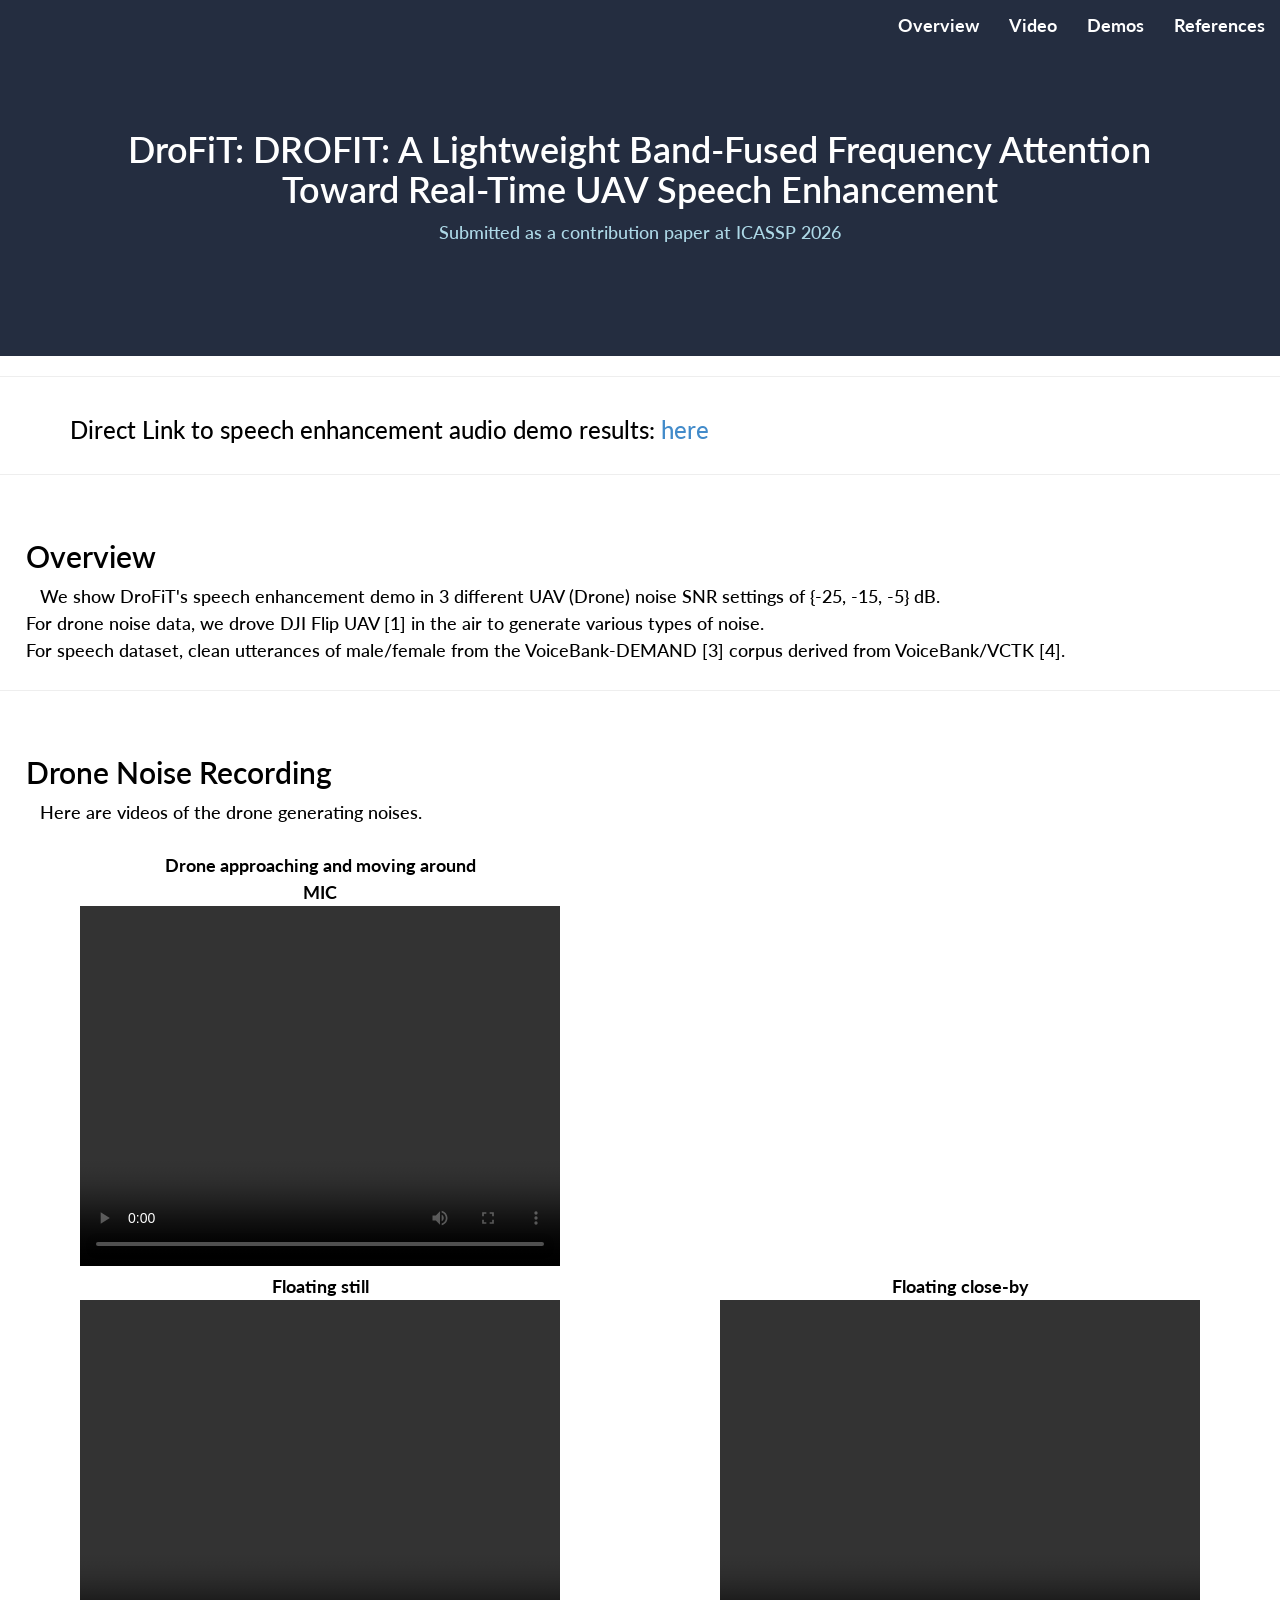
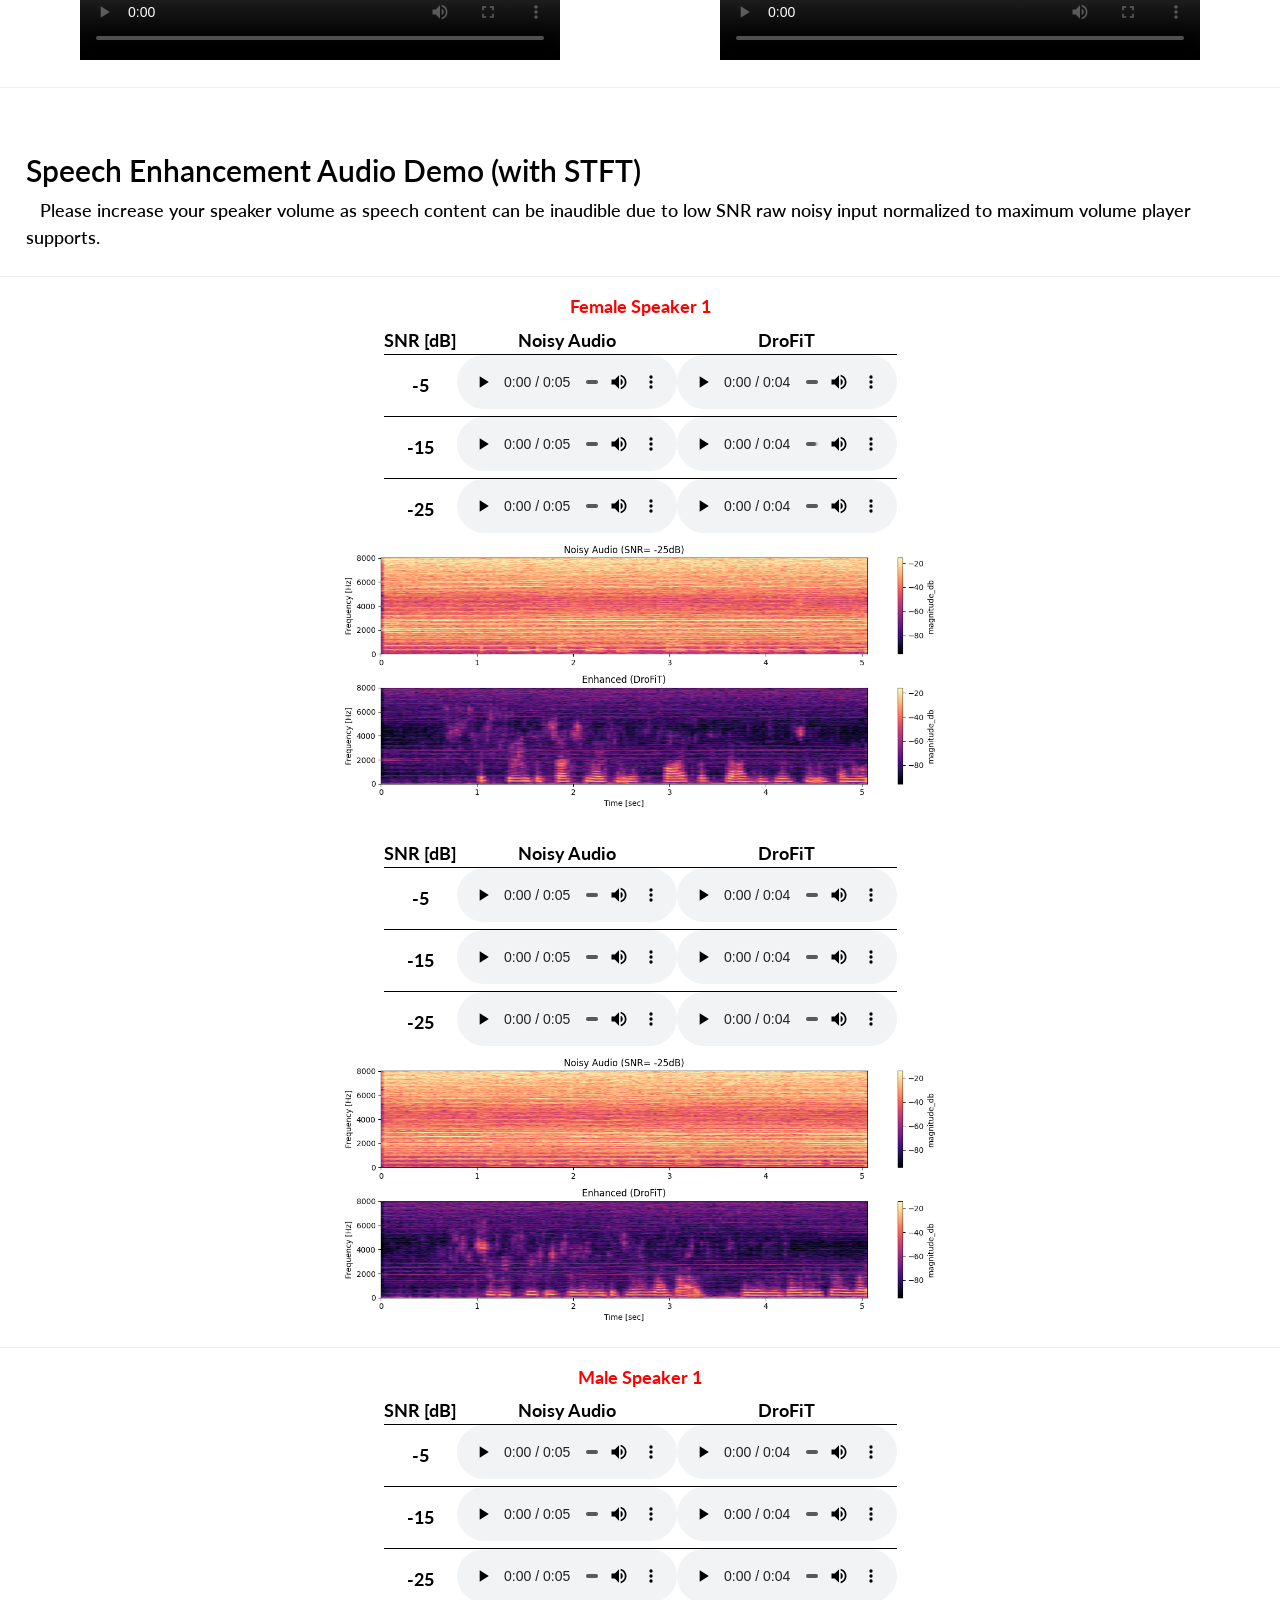
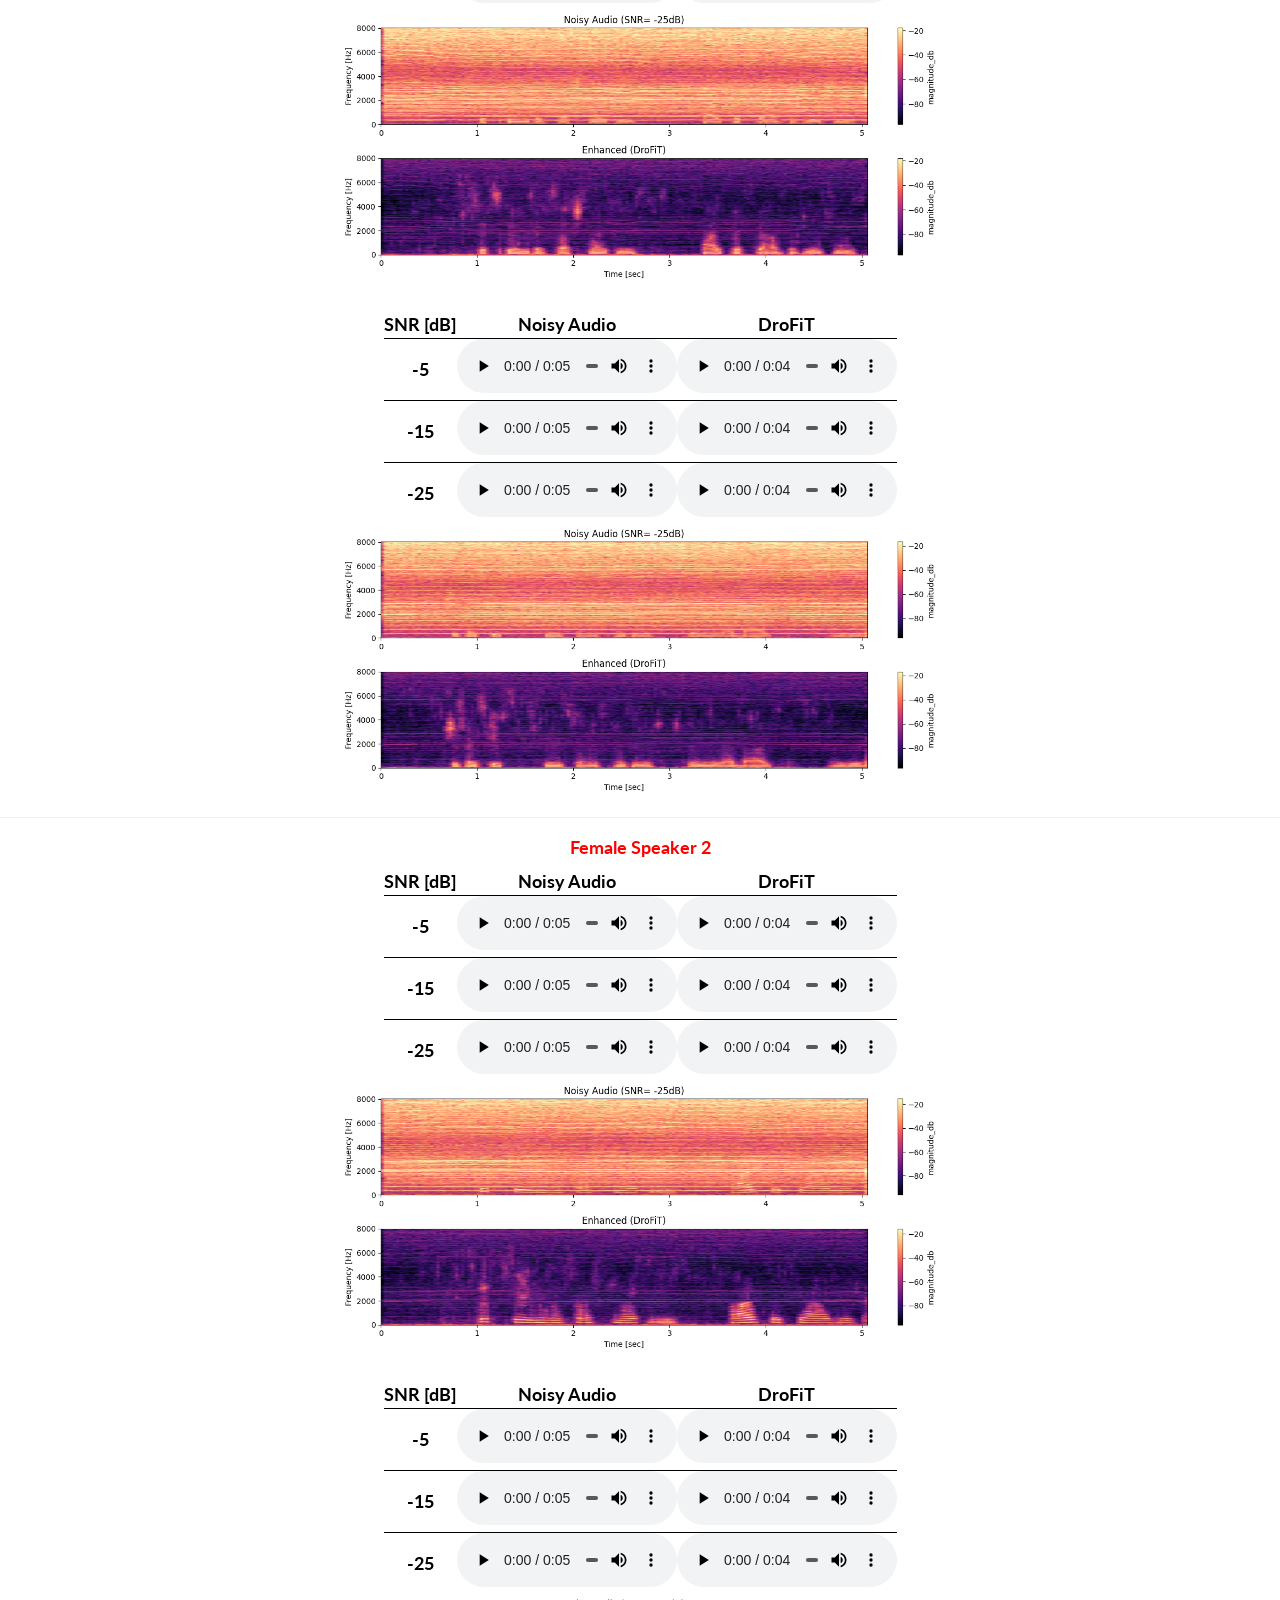
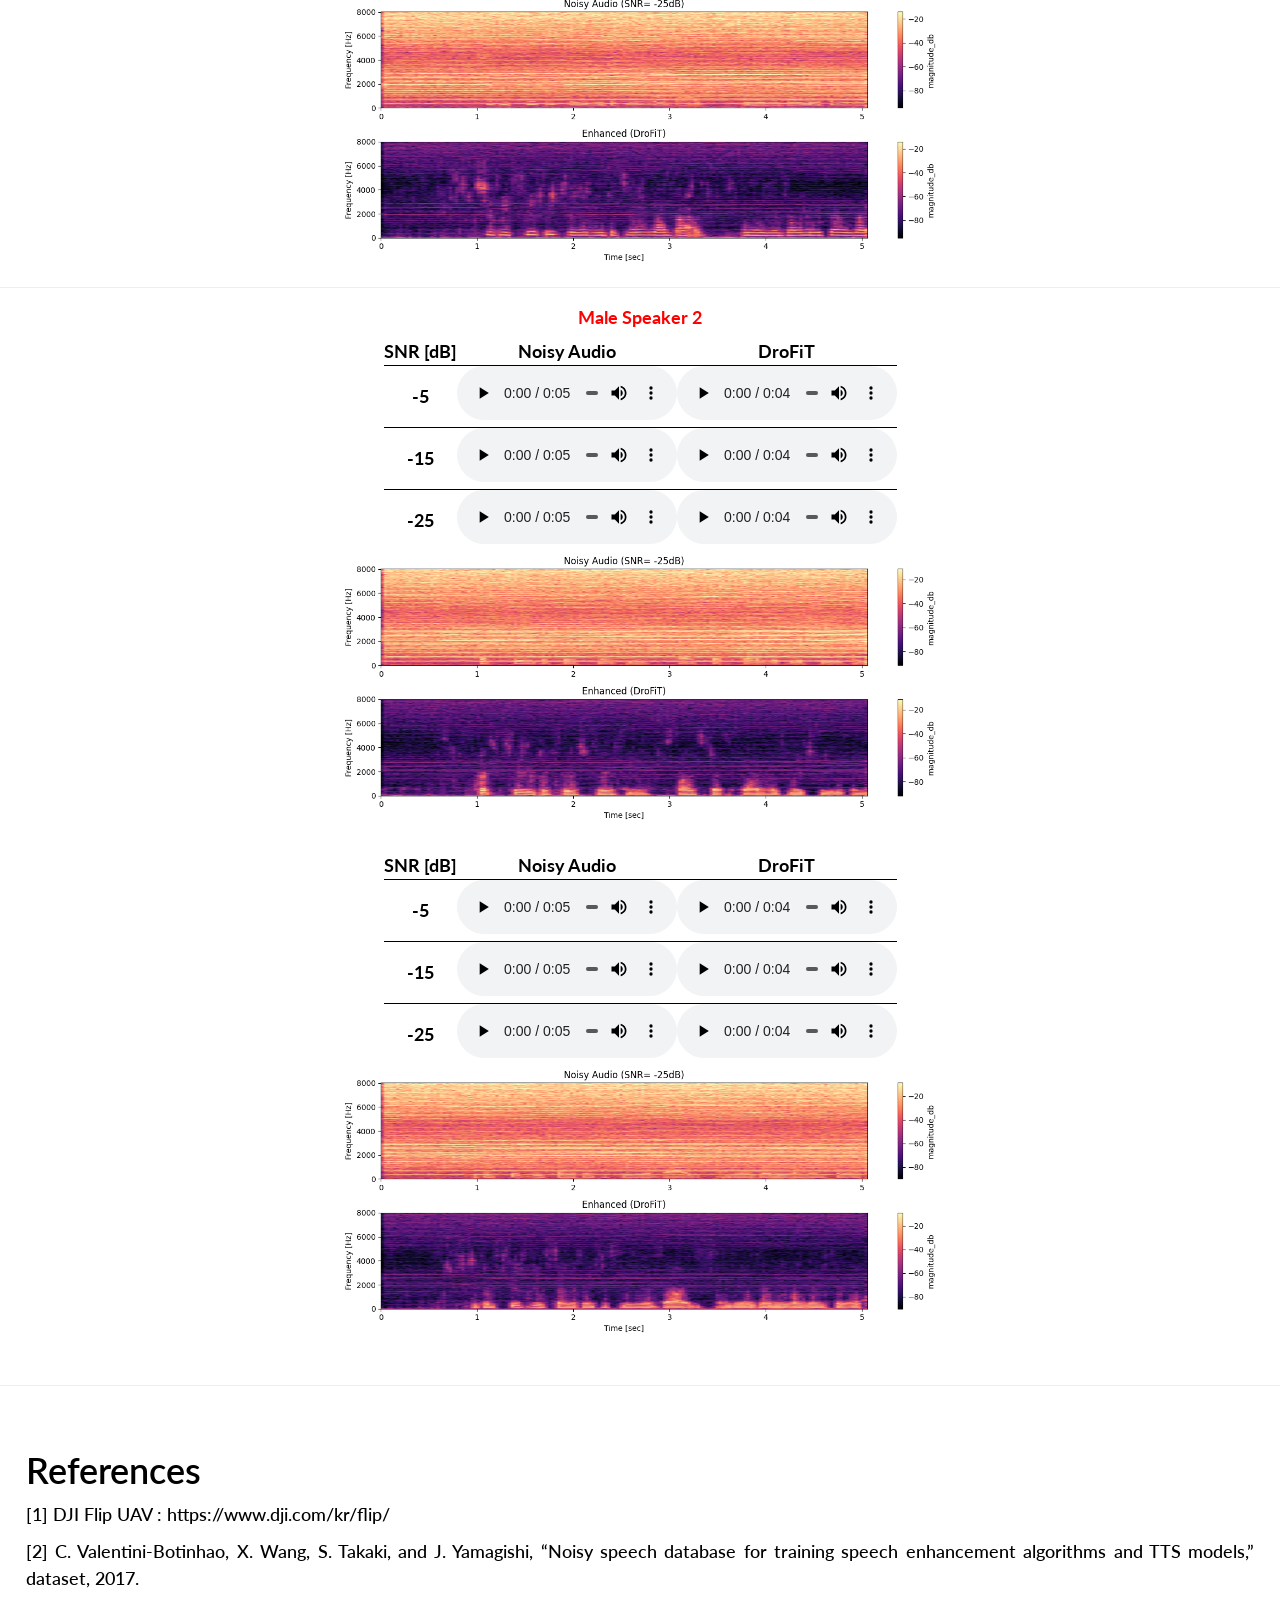
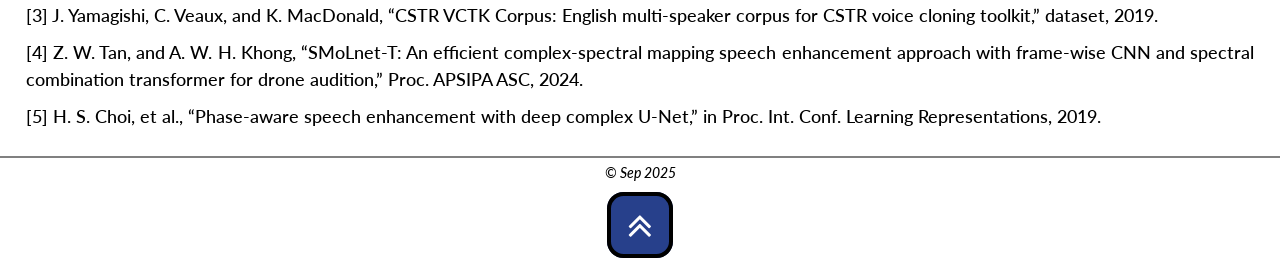
==== index.html @ f60ae234 "Update index.html" ====
<!DOCTYPE html>
<html><head><meta http-equiv="Content-Type" content="text/html; charset=UTF-8">
        
		
        <meta name="viewport" content="width=device-width, initial-scale=1.0, minimum-scale=1.0">

        <meta name="description" content="DroFiT Demos">
        <meta name="author" content="ml-sp">

	    <title>DROFIT: </title>

        <!-- Bootflat CSS -->
        <link rel="stylesheet" href="css/bootflat.css">

        <!-- Bootstrap Core CSS -->
        <link href="css/bootstrap.min.css" rel="stylesheet">

        <!-- Custom CSS -->
        <link href="css/index.css" rel="stylesheet">

        <!-- Custom Fonts -->
        <link href="font-awesome-4.7.0/css/font-awesome.min.css" rel="stylesheet" type="text/css">
        <link href="http://fonts.googleapis.com/css?family=Lato:300,400,700,300italic,400italic,700italic" rel="stylesheet" type="text/css">
    <script type="text/javascript" src="js/jquery-1.12.4.min.js"></script><style type="text/css">.CtxtMenu_InfoClose {  top:.2em; right:.2em;}
.CtxtMenu_InfoContent {  overflow:auto; text-align:left; font-size:80%;  padding:.4em .6em; border:1px inset; margin:1em 0px;  max-height:20em; max-width:30em; background-color:#EEEEEE;  white-space:normal;}
.CtxtMenu_Info.CtxtMenu_MousePost {outline:none;}
.CtxtMenu_Info {  position:fixed; left:50%; width:auto; text-align:center;  border:3px outset; padding:1em 2em; background-color:#DDDDDD;  color:black;  cursor:default; font-family:message-box; font-size:120%;  font-style:normal; text-indent:0; text-transform:none;  line-height:normal; letter-spacing:normal; word-spacing:normal;  word-wrap:normal; white-space:nowrap; float:none; z-index:201;  border-radius: 15px;                     /* Opera 10.5 and IE9 */  -webkit-border-radius:15px;               /* Safari and Chrome */  -moz-border-radius:15px;                  /* Firefox */  -khtml-border-radius:15px;                /* Konqueror */  box-shadow:0px 10px 20px #808080;         /* Opera 10.5 and IE9 */  -webkit-box-shadow:0px 10px 20px #808080; /* Safari 3 & Chrome */  -moz-box-shadow:0px 10px 20px #808080;    /* Forefox 3.5 */  -khtml-box-shadow:0px 10px 20px #808080;  /* Konqueror */  filter:progid:DXImageTransform.Microsoft.dropshadow(OffX=2, OffY=2, Color="gray", Positive="true"); /* IE */}
</style><style type="text/css">.CtxtMenu_MenuClose {  position:absolute;  cursor:pointer;  display:inline-block;  border:2px solid #AAA;  border-radius:18px;  -webkit-border-radius: 18px;             /* Safari and Chrome */  -moz-border-radius: 18px;                /* Firefox */  -khtml-border-radius: 18px;              /* Konqueror */  font-family: "Courier New", Courier;  font-size:24px;  color:#F0F0F0}
.CtxtMenu_MenuClose span {  display:block; background-color:#AAA; border:1.5px solid;  border-radius:18px;  -webkit-border-radius: 18px;             /* Safari and Chrome */  -moz-border-radius: 18px;                /* Firefox */  -khtml-border-radius: 18px;              /* Konqueror */  line-height:0;  padding:8px 0 6px     /* may need to be browser-specific */}
.CtxtMenu_MenuClose:hover {  color:white!important;  border:2px solid #CCC!important}
.CtxtMenu_MenuClose:hover span {  background-color:#CCC!important}
.CtxtMenu_MenuClose:hover:focus {  outline:none}
</style><style type="text/css">.CtxtMenu_Menu {  position:absolute;  background-color:white;  color:black;  width:auto; padding:5px 0px;  border:1px solid #CCCCCC; margin:0; cursor:default;  font: menu; text-align:left; text-indent:0; text-transform:none;  line-height:normal; letter-spacing:normal; word-spacing:normal;  word-wrap:normal; white-space:nowrap; float:none; z-index:201;  border-radius: 5px;                     /* Opera 10.5 and IE9 */  -webkit-border-radius: 5px;             /* Safari and Chrome */  -moz-border-radius: 5px;                /* Firefox */  -khtml-border-radius: 5px;              /* Konqueror */  box-shadow:0px 10px 20px #808080;         /* Opera 10.5 and IE9 */  -webkit-box-shadow:0px 10px 20px #808080; /* Safari 3 & Chrome */  -moz-box-shadow:0px 10px 20px #808080;    /* Forefox 3.5 */  -khtml-box-shadow:0px 10px 20px #808080;  /* Konqueror */}
.CtxtMenu_MenuItem {  padding: 1px 2em;  background:transparent;}
.CtxtMenu_MenuArrow {  position:absolute; right:.5em; padding-top:.25em; color:#666666;  font-family: null; font-size: .75em}
.CtxtMenu_MenuActive .CtxtMenu_MenuArrow {color:white}
.CtxtMenu_MenuArrow.CtxtMenu_RTL {left:.5em; right:auto}
.CtxtMenu_MenuCheck {  position:absolute; left:.7em;  font-family: null}
.CtxtMenu_MenuCheck.CtxtMenu_RTL { right:.7em; left:auto }
.CtxtMenu_MenuRadioCheck {  position:absolute; left: .7em;}
.CtxtMenu_MenuRadioCheck.CtxtMenu_RTL {  right: .7em; left:auto}
.CtxtMenu_MenuInputBox {  padding-left: 1em; right:.5em; color:#666666;  font-family: null;}
.CtxtMenu_MenuInputBox.CtxtMenu_RTL {  left: .1em;}
.CtxtMenu_MenuComboBox {  left:.1em; padding-bottom:.5em;}
.CtxtMenu_MenuSlider {  left: .1em;}
.CtxtMenu_SliderValue {  position:absolute; right:.1em; padding-top:.25em; color:#333333;  font-size: .75em}
.CtxtMenu_SliderBar {  outline: none; background: #d3d3d3}
.CtxtMenu_MenuLabel {  padding: 1px 2em 3px 1.33em;  font-style:italic}
.CtxtMenu_MenuRule {  border-top: 1px solid #DDDDDD;  margin: 4px 3px;}
.CtxtMenu_MenuDisabled {  color:GrayText}
.CtxtMenu_MenuActive {  background-color: #606872;  color: white;}
.CtxtMenu_MenuDisabled:focus {  background-color: #E8E8E8}
.CtxtMenu_MenuLabel:focus {  background-color: #E8E8E8}
.CtxtMenu_ContextMenu:focus {  outline:none}
.CtxtMenu_ContextMenu .CtxtMenu_MenuItem:focus {  outline:none}
.CtxtMenu_SelectionMenu {  position:relative; float:left;  border-bottom: none; -webkit-box-shadow:none; -webkit-border-radius:0px; }
.CtxtMenu_SelectionItem {  padding-right: 1em;}
.CtxtMenu_Selection {  right: 40%; width:50%; }
.CtxtMenu_SelectionBox {  padding: 0em; max-height:20em; max-width: none;  background-color:#FFFFFF;}
.CtxtMenu_SelectionDivider {  clear: both; border-top: 2px solid #000000;}
.CtxtMenu_Menu .CtxtMenu_MenuClose {  top:-10px; left:-10px}
</style>
 <style id="MJX-CHTML-styles">
     <style >
     * {
         box-sizing: border-box;
         align-items: center;
         justify-content: center;
     }

     .row {
         display: flex;
         flex-wrap: wrap;
         align-items: center;
         justify-content: center;
         padding: 0 4px;
     }

     /* Create two equal columns that sits next to each other */
     .column {
         flex: 50%;
         padding: 0 4px;
     }
</style>
<style id="MJX-CHTML-styles">
mjx-container[jax="CHTML"] {
  line-height: 0;
}

mjx-container [space="1"] {
  margin-left: .111em;
}

mjx-container [space="2"] {
  margin-left: .167em;
}

mjx-container [space="3"] {
  margin-left: .222em;
}

mjx-container [space="4"] {
  margin-left: .278em;
}

mjx-container [space="5"] {
  margin-left: .333em;
}

mjx-container [rspace="1"] {
  margin-right: .111em;
}

mjx-container [rspace="2"] {
  margin-right: .167em;
}

mjx-container [rspace="3"] {
  margin-right: .222em;
}

mjx-container [rspace="4"] {
  margin-right: .278em;
}

mjx-container [rspace="5"] {
  margin-right: .333em;
}

mjx-container [size="s"] {
  font-size: 70.7%;
}

mjx-container [size="ss"] {
  font-size: 50%;
}

mjx-container [size="Tn"] {
  font-size: 60%;
}

mjx-container [size="sm"] {
  font-size: 85%;
}

mjx-container [size="lg"] {
  font-size: 120%;
}

mjx-container [size="Lg"] {
  font-size: 144%;
}

mjx-container [size="LG"] {
  font-size: 173%;
}

mjx-container [size="hg"] {
  font-size: 207%;
}

mjx-container [size="HG"] {
  font-size: 249%;
}

mjx-container [width="full"] {
  width: 100%;
}

mjx-box {
  display: inline-block;
}

mjx-block {
  display: block;
}

mjx-itable {
  display: inline-table;
}

mjx-row {
  display: table-row;
}

mjx-row > * {
  display: table-cell;
}

mjx-mtext {
  display: inline-block;
}

mjx-mstyle {
  display: inline-block;
}

mjx-merror {
  display: inline-block;
  color: red;
  background-color: yellow;
}

mjx-mphantom {
  visibility: hidden;
}

_::-webkit-full-page-media, _:future, :root mjx-container {
  will-change: opacity;
}

mjx-assistive-mml {
  position: absolute !important;
  top: 0px;
  left: 0px;
  clip: rect(1px, 1px, 1px, 1px);
  padding: 1px 0px 0px 0px !important;
  border: 0px !important;
  display: block !important;
  width: auto !important;
  overflow: hidden !important;
  -webkit-touch-callout: none;
  -webkit-user-select: none;
  -khtml-user-select: none;
  -moz-user-select: none;
  -ms-user-select: none;
  user-select: none;
}

mjx-assistive-mml[display="block"] {
  width: 100% !important;
}

mjx-c::before {
  display: block;
  width: 0;
}

.MJX-TEX {
  font-family: MJXZERO, MJXTEX;
}

.TEX-B {
  font-family: MJXZERO, MJXTEX-B;
}

.TEX-I {
  font-family: MJXZERO, MJXTEX-I;
}

.TEX-MI {
  font-family: MJXZERO, MJXTEX-MI;
}

.TEX-BI {
  font-family: MJXZERO, MJXTEX-BI;
}

.TEX-S1 {
  font-family: MJXZERO, MJXTEX-S1;
}

.TEX-S2 {
  font-family: MJXZERO, MJXTEX-S2;
}

.TEX-S3 {
  font-family: MJXZERO, MJXTEX-S3;
}

.TEX-S4 {
  font-family: MJXZERO, MJXTEX-S4;
}

.TEX-A {
  font-family: MJXZERO, MJXTEX-A;
}

.TEX-C {
  font-family: MJXZERO, MJXTEX-C;
}

.TEX-CB {
  font-family: MJXZERO, MJXTEX-CB;
}

.TEX-FR {
  font-family: MJXZERO, MJXTEX-FR;
}

.TEX-FRB {
  font-family: MJXZERO, MJXTEX-FRB;
}

.TEX-SS {
  font-family: MJXZERO, MJXTEX-SS;
}

.TEX-SSB {
  font-family: MJXZERO, MJXTEX-SSB;
}

.TEX-SSI {
  font-family: MJXZERO, MJXTEX-SSI;
}

.TEX-SC {
  font-family: MJXZERO, MJXTEX-SC;
}

.TEX-T {
  font-family: MJXZERO, MJXTEX-T;
}

.TEX-V {
  font-family: MJXZERO, MJXTEX-V;
}

.TEX-VB {
  font-family: MJXZERO, MJXTEX-VB;
}

mjx-stretchy-v mjx-c, mjx-stretchy-h mjx-c {
  font-family: MJXZERO, MJXTEX-S1, MJXTEX-S4, MJXTEX, MJXTEX-A ! important;
}

@font-face /* 0 */ {
  font-family: MJXZERO;
  src: url("https://cdn.jsdelivr.net/npm/mathjax@3/es5/output/chtml/fonts/woff-v2/MathJax_Zero.woff") format("woff");
}

@font-face /* 1 */ {
  font-family: MJXTEX;
  src: url("https://cdn.jsdelivr.net/npm/mathjax@3/es5/output/chtml/fonts/woff-v2/MathJax_Main-Regular.woff") format("woff");
}

@font-face /* 2 */ {
  font-family: MJXTEX-B;
  src: url("https://cdn.jsdelivr.net/npm/mathjax@3/es5/output/chtml/fonts/woff-v2/MathJax_Main-Bold.woff") format("woff");
}

@font-face /* 3 */ {
  font-family: MJXTEX-I;
  src: url("https://cdn.jsdelivr.net/npm/mathjax@3/es5/output/chtml/fonts/woff-v2/MathJax_Math-Italic.woff") format("woff");
}

@font-face /* 4 */ {
  font-family: MJXTEX-MI;
  src: url("https://cdn.jsdelivr.net/npm/mathjax@3/es5/output/chtml/fonts/woff-v2/MathJax_Main-Italic.woff") format("woff");
}

@font-face /* 5 */ {
  font-family: MJXTEX-BI;
  src: url("https://cdn.jsdelivr.net/npm/mathjax@3/es5/output/chtml/fonts/woff-v2/MathJax_Math-BoldItalic.woff") format("woff");
}

@font-face /* 6 */ {
  font-family: MJXTEX-S1;
  src: url("https://cdn.jsdelivr.net/npm/mathjax@3/es5/output/chtml/fonts/woff-v2/MathJax_Size1-Regular.woff") format("woff");
}

@font-face /* 7 */ {
  font-family: MJXTEX-S2;
  src: url("https://cdn.jsdelivr.net/npm/mathjax@3/es5/output/chtml/fonts/woff-v2/MathJax_Size2-Regular.woff") format("woff");
}

@font-face /* 8 */ {
  font-family: MJXTEX-S3;
  src: url("https://cdn.jsdelivr.net/npm/mathjax@3/es5/output/chtml/fonts/woff-v2/MathJax_Size3-Regular.woff") format("woff");
}

@font-face /* 9 */ {
  font-family: MJXTEX-S4;
  src: url("https://cdn.jsdelivr.net/npm/mathjax@3/es5/output/chtml/fonts/woff-v2/MathJax_Size4-Regular.woff") format("woff");
}

@font-face /* 10 */ {
  font-family: MJXTEX-A;
  src: url("https://cdn.jsdelivr.net/npm/mathjax@3/es5/output/chtml/fonts/woff-v2/MathJax_AMS-Regular.woff") format("woff");
}

@font-face /* 11 */ {
  font-family: MJXTEX-C;
  src: url("https://cdn.jsdelivr.net/npm/mathjax@3/es5/output/chtml/fonts/woff-v2/MathJax_Calligraphic-Regular.woff") format("woff");
}

@font-face /* 12 */ {
  font-family: MJXTEX-CB;
  src: url("https://cdn.jsdelivr.net/npm/mathjax@3/es5/output/chtml/fonts/woff-v2/MathJax_Calligraphic-Bold.woff") format("woff");
}

@font-face /* 13 */ {
  font-family: MJXTEX-FR;
  src: url("https://cdn.jsdelivr.net/npm/mathjax@3/es5/output/chtml/fonts/woff-v2/MathJax_Fraktur-Regular.woff") format("woff");
}

@font-face /* 14 */ {
  font-family: MJXTEX-FRB;
  src: url("https://cdn.jsdelivr.net/npm/mathjax@3/es5/output/chtml/fonts/woff-v2/MathJax_Fraktur-Bold.woff") format("woff");
}

@font-face /* 15 */ {
  font-family: MJXTEX-SS;
  src: url("https://cdn.jsdelivr.net/npm/mathjax@3/es5/output/chtml/fonts/woff-v2/MathJax_SansSerif-Regular.woff") format("woff");
}

@font-face /* 16 */ {
  font-family: MJXTEX-SSB;
  src: url("https://cdn.jsdelivr.net/npm/mathjax@3/es5/output/chtml/fonts/woff-v2/MathJax_SansSerif-Bold.woff") format("woff");
}

@font-face /* 17 */ {
  font-family: MJXTEX-SSI;
  src: url("https://cdn.jsdelivr.net/npm/mathjax@3/es5/output/chtml/fonts/woff-v2/MathJax_SansSerif-Italic.woff") format("woff");
}

@font-face /* 18 */ {
  font-family: MJXTEX-SC;
  src: url("https://cdn.jsdelivr.net/npm/mathjax@3/es5/output/chtml/fonts/woff-v2/MathJax_Script-Regular.woff") format("woff");
}

@font-face /* 19 */ {
  font-family: MJXTEX-T;
  src: url("https://cdn.jsdelivr.net/npm/mathjax@3/es5/output/chtml/fonts/woff-v2/MathJax_Typewriter-Regular.woff") format("woff");
}

@font-face /* 20 */ {
  font-family: MJXTEX-V;
  src: url("https://cdn.jsdelivr.net/npm/mathjax@3/es5/output/chtml/fonts/woff-v2/MathJax_Vector-Regular.woff") format("woff");
}

@font-face /* 21 */ {
  font-family: MJXTEX-VB;
  src: url("https://cdn.jsdelivr.net/npm/mathjax@3/es5/output/chtml/fonts/woff-v2/MathJax_Vector-Bold.woff") format("woff");
}
</style></head>


    <body>
        <div id="top" style="position: relative; top: -100px;"></div>
        <header id="header_navbar">
		    <nav class="navbar navbar-default navbar-fixed-top fadeIn" role="navigation" style="opacity: 1;">
                <div>
                    <div class="navbar-header">
					    <button type="button" class="navbar-toggle collapsed" id="button_navbar" data-toggle="collapse" data-target="#dropdown-box-1">
						    <span class="sr-only">Toggle navigation</span>
						    <span class="icon-bar"></span>
						    <span class="icon-bar"></span>
						    <span class="icon-bar"></span>
					    </button>
				    </div>

    		        <div class="collapse navbar-collapse navbar-right" id="dropdown-box-1">
	    			    <ul class="nav navbar-nav">
		    			    <li><a href="https://ml-sp.github.io/DroFiT/#intro_target">Overview</a></li>
                            <li><a href="https://ml-sp.github.io/DroFiT/#video_target">Video</a></li>
			    			<li><a href="https://ml-sp.github.io/DroFiT/#demos_target">Demos</a></li>
				    		<li><a href="https://ml-sp.github.io/DroFiT/#references_target">References</a></li>
				    	</ul>
			        </div>
                </div>
		    </nav>
	    </header>

		<div id="paper_info">
			<div id="paper_title">
    	        <h1>DroFiT: DROFIT: A Lightweight Band-Fused Frequency Attention Toward Real-Time UAV Speech Enhancement</h1>
                <p style="color:lightblue;font-size:18px;">Submitted as a contribution paper at ICASSP 2026 
                    </p>

			</div>
		</div>

	    
<p>
    	  
	    <hr>

		   <div class="container">
	           <p style="text-align:center">

                    <h3> Direct Link to speech enhancement audio demo results: <a href="https://ml-sp.github.io/DroFiT/#demos_target">here</a>  </h3>

                </p>

	    </div>
		<hr>
		
            <div id="intro_target" style="position: relative; top: -50px;"></div>
            <div id="intro">
                <h2><a class="subtitle">Overview</a></h2>

                <p align="justify">
                    &ensp; We show DroFiT's speech enhancement demo in 3 different UAV (Drone) noise SNR settings of {-25, -15, -5} dB. 
					<br>
					 For drone noise data, we drove DJI Flip UAV [1] in the air to generate various types of noise. 
					<br>
					For speech dataset, clean utterances of male/female from the VoiceBank-DEMAND [3] corpus derived from VoiceBank/VCTK [4].
					<br>
                </p>
			</div>

		<hr>
		
<!-- Drone Noise Video Started   -->
		 <div id="video_target" style="position: relative; top: -50px;"></div>
            <div id="intro">
                <h2><a class="subtitle">Drone Noise Recording</a></h2>
	           <p>
                    &ensp; Here are videos of the drone generating noises.
                    <br>
                </p>
	    </div>


	<table width="100%">
		<tr>
		<td align="center" valign="top" width="25%">
                            <div class="column">
                                <div class="center">
                                    <b>Drone approaching and moving around MIC</b>
                                </div>
                                <video width="480" height="360" controls>
                                    <source src="videos/DroneNoiseVideo_Bottom2Top_clipped.mp4" type="video/mp4">
                                    Your browser does not support the video tag.
                                </video>

                            </div>
		</td>
		</tr>
		<tr>
			<td align="center" valign="top" width="25%">
                            <div class="column">
                                <div class="center">
                                    <b>Floating still </b>
                                </div>
                                <video width="480" height="360" controls>
                                    <source src="videos/DroneNoiseVideo_Still_Far.mp4" type="video/mp4">
                                    Your browser does not support the video tag.
                                </video>

                            </div>
			</td>
			<td align="center" valign="top" width="25%">
                             <div class="column">
                                <div class="center">
                                    <b>Floating close-by</b>
                                </div>
                                <video width="480" height="360" controls>
                                    <source src="videos/DroneNoiseVideo_Still_Near.mp4" type="video/mp4">
                                    Your browser does not support the video tag.
                                </video>

                            </div>
			</td>
		</tr>
		</table>    
	<hr>
<!--Video Ended   -->
				
		 <div id="demos_target" style="position: relative; top: -50px;"></div>
            <div id="intro">
                <h2><a class="subtitle">Speech Enhancement Audio Demo (with STFT) </a></h2>
	           <p>
                    &ensp; Please increase your speaker volume as speech content can be inaudible due to low SNR raw noisy input normalized to maximum volume player supports.
                    <br>
                </p>
				
	    </div>
 
<hr>
<!-- Simulation Started   -->
				<h3 style="color:red; font-size:18px; text-align:center;">
				  <b>Female Speaker 1</b>
				</h3>
                <table class="audio_demos">
                    <thead>
                        <tr>
                            <th style="text-align:center;">SNR [dB]</th>
                            <th style="text-align:center;">Noisy Audio</th>
                            <th style="text-align:center;">DroFiT</th>                   
                        </tr>
                    </thead>

                    <tbody>
                        <tr style="border-top:1px solid black">
                            <td>
                                <b>-5</b>
                            </td>
                            <td>
                                <audio controls="" class="audio-player" preload="metadata" style="width: 220px;">
                                    <source src="audio_files/NoisyAudio/female3/female3_m5_3.wav" type="audio/wav">
                                </audio>
                            </td>
                            <td>
                                <audio controls="" class="audio-player" preload="metadata" style="width: 220px;">
                                    <source src="audio_files/DroFiT_output/female3/female3_m5_3_denoised.wav" type="audio/wav">
                                </audio>
                            </td>
                        </tr>
			<tr style="border-top:1px solid black">
                            <td>
                                <b>-15</b>
                            </td>
                            <td>
                                <audio controls="" class="audio-player" preload="metadata" style="width: 220px;">
                                    <source src="audio_files/NoisyAudio/female3/female3_m15_3.wav" type="audio/wav">
                                </audio>
                            </td>
                            <td>
                                <audio controls="" class="audio-player" preload="metadata" style="width: 220px;">
                                    <source src="audio_files/DroFiT_output/female3/female3_m15_3_denoised.wav" type="audio/wav">
                                </audio>
                            </td>
                        </tr>
			<tr style="border-top:1px solid black">
                            <td>
                                <b>-25</b>
                            </td>
                            <td>
                                <audio controls="" class="audio-player" preload="metadata" style="width: 220px;">
                                    <source src="audio_files/NoisyAudio/female3/female3_m25_3.wav" type="audio/wav">
                                </audio>
                            </td>
                            <td>
                                <audio controls="" class="audio-player" preload="metadata" style="width: 220px;">
                                    <source src="audio_files/DroFiT_output/female3/female3_m25_3_denoised.wav" type="audio/wav">
                                </audio>
                            </td>
                        </tr>			
                    </tbody>
                </table>
 	
<a>
  <img src="figures/stft/female3_m25_3.png" style="width:600px; height:auto; display:block; margin:0 auto;">
</a>
<br>
                <table class="audio_demos">
                    <thead>
                        <tr>
                            <th style="text-align:center;">SNR [dB]</th>
                            <th style="text-align:center;">Noisy Audio</th>
                            <th style="text-align:center;">DroFiT</th>                   
                        </tr>
                    </thead>

                    <tbody>
                        <tr style="border-top:1px solid black">
                            <td>
                                <b>-5</b>
                            </td>
                            <td>
                                <audio controls="" class="audio-player" preload="metadata" style="width: 220px;">
                                    <source src="audio_files/NoisyAudio/female3/female3_m5_2.wav" type="audio/wav">
                                </audio>
                            </td>
                            <td>
                                <audio controls="" class="audio-player" preload="metadata" style="width: 220px;">
                                    <source src="audio_files/DroFiT_output/female3/female3_m5_2_denoised.wav" type="audio/wav">
                                </audio>
                            </td>
                        </tr>
			<tr style="border-top:1px solid black">
                            <td>
                                <b>-15</b>
                            </td>
                            <td>
                                <audio controls="" class="audio-player" preload="metadata" style="width: 220px;">
                                    <source src="audio_files/NoisyAudio/female3/female3_m15_2.wav" type="audio/wav">
                                </audio>
                            </td>
                            <td>
                                <audio controls="" class="audio-player" preload="metadata" style="width: 220px;">
                                    <source src="audio_files/DroFiT_output/female3/female3_m15_2_denoised.wav" type="audio/wav">
                                </audio>
                            </td>
                        </tr>
			<tr style="border-top:1px solid black">
                            <td>
                                <b>-25</b>
                            </td>
                            <td>
                                <audio controls="" class="audio-player" preload="metadata" style="width: 220px;">
                                    <source src="audio_files/NoisyAudio/female3/female3_m25_2.wav" type="audio/wav">
                                </audio>
                            </td>
                            <td>
                                <audio controls="" class="audio-player" preload="metadata" style="width: 220px;">
                                    <source src="audio_files/DroFiT_output/female3/female3_m25_2_denoised.wav" type="audio/wav">
                                </audio>
                            </td>
                        </tr>			
                    </tbody>
                </table>


<a>
  <img src="figures/stft/female3_m25_2.png" style="width:600px; height:auto; display:block; margin:0 auto;">
</a>
<hr>
		
<h3 style="color:red; font-size:18px; text-align:center;">
  <b>Male Speaker 1</b>
</h3>
                <table class="audio_demos">
                    <thead>
                        <tr>
                            <th style="text-align:center;">SNR [dB]</th>
                            <th style="text-align:center;">Noisy Audio</th>
                            <th style="text-align:center;">DroFiT</th>                   
                        </tr>
                    </thead>

                    <tbody>
                        <tr style="border-top:1px solid black">
                            <td>
                                <b>-5</b>
                            </td>
                            <td>
                                <audio controls="" class="audio-player" preload="metadata" style="width: 220px;">
                                    <source src="audio_files/NoisyAudio/male3/male3_m5_3.wav" type="audio/wav">
                                </audio>
                            </td>
                            <td>
                                <audio controls="" class="audio-player" preload="metadata" style="width: 220px;">
                                    <source src="audio_files/DroFiT_output/male3/male3_m5_3_denoised.wav" type="audio/wav">
                                </audio>
                            </td>
                        </tr>
			<tr style="border-top:1px solid black">
                            <td>
                                <b>-15</b>
                            </td>
                            <td>
                                <audio controls="" class="audio-player" preload="metadata" style="width: 220px;">
                                    <source src="audio_files/NoisyAudio/male3/male3_m15_3.wav" type="audio/wav">
                                </audio>
                            </td>
                            <td>
                                <audio controls="" class="audio-player" preload="metadata" style="width: 220px;">
                                    <source src="audio_files/DroFiT_output/male3/male3_m15_3_denoised.wav" type="audio/wav">
                                </audio>
                            </td>
                        </tr>
			<tr style="border-top:1px solid black">
                            <td>
                                <b>-25</b>
                            </td>
                            <td>
                                <audio controls="" class="audio-player" preload="metadata" style="width: 220px;">
                                    <source src="audio_files/NoisyAudio/male3/male3_m25_3.wav" type="audio/wav">
                                </audio>
                            </td>
                            <td>
                                <audio controls="" class="audio-player" preload="metadata" style="width: 220px;">
                                    <source src="audio_files/DroFiT_output/male3/male3_m25_3_denoised.wav" type="audio/wav">
                                </audio>
                            </td>
                        </tr>			
                    </tbody>
                </table>
<a>
  <img src="figures/stft/male3_m25_3.png" style="width:600px; height:auto; display:block; margin:0 auto;">
</a>

<br>
                <table class="audio_demos">
                    <thead>
                        <tr>
                            <th style="text-align:center;">SNR [dB]</th>
                            <th style="text-align:center;">Noisy Audio</th>
                            <th style="text-align:center;">DroFiT</th>                   
                        </tr>
                    </thead>

                    <tbody>
                        <tr style="border-top:1px solid black">
                            <td>
                                <b>-5</b>
                            </td>
                            <td>
                                <audio controls="" class="audio-player" preload="metadata" style="width: 220px;">
                                    <source src="audio_files/NoisyAudio/male3/male3_m5_2.wav" type="audio/wav">
                                </audio>
                            </td>
                            <td>
                                <audio controls="" class="audio-player" preload="metadata" style="width: 220px;">
                                    <source src="audio_files/DroFiT_output/male3/male3_m5_2_denoised.wav" type="audio/wav">
                                </audio>
                            </td>
                        </tr>
			<tr style="border-top:1px solid black">
                            <td>
                                <b>-15</b>
                            </td>
                            <td>
                                <audio controls="" class="audio-player" preload="metadata" style="width: 220px;">
                                    <source src="audio_files/NoisyAudio/male3/male3_m15_2.wav" type="audio/wav">
                                </audio>
                            </td>
                            <td>
                                <audio controls="" class="audio-player" preload="metadata" style="width: 220px;">
                                    <source src="audio_files/DroFiT_output/male3/male3_m15_2_denoised.wav" type="audio/wav">
                                </audio>
                            </td>
                        </tr>
			<tr style="border-top:1px solid black">
                            <td>
                                <b>-25</b>
                            </td>
                            <td>
                                <audio controls="" class="audio-player" preload="metadata" style="width: 220px;">
                                    <source src="audio_files/NoisyAudio/male3/male3_m25_2.wav" type="audio/wav">
                                </audio>
                            </td>
                            <td>
                                <audio controls="" class="audio-player" preload="metadata" style="width: 220px;">
                                    <source src="audio_files/DroFiT_output/male3/male3_m25_2_denoised.wav" type="audio/wav">
                                </audio>
                            </td>
                        </tr>			
                    </tbody>
                </table>
<a>
  <img src="figures/stft/male3_m25_2.png" style="width:600px; height:auto; display:block; margin:0 auto;">
</a>

		     <hr>

<h3 style="color:red; font-size:18px; text-align:center;">
  <b>Female Speaker 2</b>
</h3>
		
                <table class="audio_demos">
                    <thead>
                        <tr>
                            <th style="text-align:center;">SNR [dB]</th>
                            <th style="text-align:center;">Noisy Audio</th>
                            <th style="text-align:center;">DroFiT</th>                   
                        </tr>
                    </thead>

                    <tbody>
                        <tr style="border-top:1px solid black">
                            <td>
                                <b>-5</b>
                            </td>
                            <td>
                                <audio controls="" class="audio-player" preload="metadata" style="width: 220px;">
                                    <source src="audio_files/NoisyAudio/female2/female2_m5_3.wav" type="audio/wav">
                                </audio>
                            </td>
                            <td>
                                <audio controls="" class="audio-player" preload="metadata" style="width: 220px;">
                                    <source src="audio_files/DroFiT_output/female2/female2_m5_3_denoised.wav" type="audio/wav">
                                </audio>
                            </td>
                        </tr>
			<tr style="border-top:1px solid black">
                            <td>
                                <b>-15</b>
                            </td>
                            <td>
                                <audio controls="" class="audio-player" preload="metadata" style="width: 220px;">
                                    <source src="audio_files/NoisyAudio/female2/female2_m15_3.wav" type="audio/wav">
                                </audio>
                            </td>
                            <td>
                                <audio controls="" class="audio-player" preload="metadata" style="width: 220px;">
                                    <source src="audio_files/DroFiT_output/female2/female2_m15_3_denoised.wav" type="audio/wav">
                                </audio>
                            </td>
                        </tr>
			<tr style="border-top:1px solid black">
                            <td>
                                <b>-25</b>
                            </td>
                            <td>
                                <audio controls="" class="audio-player" preload="metadata" style="width: 220px;">
                                    <source src="audio_files/NoisyAudio/female2/female2_m25_3.wav" type="audio/wav">
                                </audio>
                            </td>
                            <td>
                                <audio controls="" class="audio-player" preload="metadata" style="width: 220px;">
                                    <source src="audio_files/DroFiT_output/female2/female2_m25_3_denoised.wav" type="audio/wav">
                                </audio>
                            </td>
                        </tr>			
                    </tbody>
                </table>
<a>
  <img src="figures/stft/female2_m25_3.png" style="width:600px; height:auto; display:block; margin:0 auto;">
</a>

<br>
                <table class="audio_demos">
                    <thead>
                        <tr>
                            <th style="text-align:center;">SNR [dB]</th>
                            <th style="text-align:center;">Noisy Audio</th>
                            <th style="text-align:center;">DroFiT</th>                   
                        </tr>
                    </thead>

                    <tbody>
                        <tr style="border-top:1px solid black">
                            <td>
                                <b>-5</b>
                            </td>
                            <td>
                                <audio controls="" class="audio-player" preload="metadata" style="width: 220px;">
                                    <source src="audio_files/NoisyAudio/female2/female2_m5_2.wav" type="audio/wav">
                                </audio>
                            </td>
                            <td>
                                <audio controls="" class="audio-player" preload="metadata" style="width: 220px;">
                                    <source src="audio_files/DroFiT_output/female2/female2_m5_2_denoised.wav" type="audio/wav">
                                </audio>
                            </td>
                        </tr>
			<tr style="border-top:1px solid black">
                            <td>
                                <b>-15</b>
                            </td>
                            <td>
                                <audio controls="" class="audio-player" preload="metadata" style="width: 220px;">
                                    <source src="audio_files/NoisyAudio/female2/female2_m15_2.wav" type="audio/wav">
                                </audio>
                            </td>
                            <td>
                                <audio controls="" class="audio-player" preload="metadata" style="width: 220px;">
                                    <source src="audio_files/DroFiT_output/female2/female2_m15_2_denoised.wav" type="audio/wav">
                                </audio>
                            </td>
                        </tr>
			<tr style="border-top:1px solid black">
                            <td>
                                <b>-25</b>
                            </td>
                            <td>
                                <audio controls="" class="audio-player" preload="metadata" style="width: 220px;">
                                    <source src="audio_files/NoisyAudio/female2/female2_m25_2.wav" type="audio/wav">
                                </audio>
                            </td>
                            <td>
                                <audio controls="" class="audio-player" preload="metadata" style="width: 220px;">
                                    <source src="audio_files/DroFiT_output/female2/female2_m25_2_denoised.wav" type="audio/wav">
                                </audio>
                            </td>
                        </tr>			
                    </tbody>
                </table>


<a>
  <img src="figures/stft/female3_m25_2.png" style="width:600px; height:auto; display:block; margin:0 auto;">
</a>

<hr>
<h3 style="color:red; font-size:18px; text-align:center;">
  <b>Male Speaker 2</b>
</h3>
                <table class="audio_demos">
                    <thead>
                        <tr>
                            <th style="text-align:center;">SNR [dB]</th>
                            <th style="text-align:center;">Noisy Audio</th>
                            <th style="text-align:center;">DroFiT</th>                   
                        </tr>
                    </thead>

                    <tbody>
                        <tr style="border-top:1px solid black">
                            <td>
                                <b>-5</b>
                            </td>
                            <td>
                                <audio controls="" class="audio-player" preload="metadata" style="width: 220px;">
                                    <source src="audio_files/NoisyAudio/male2/male2_m5_3.wav" type="audio/wav">
                                </audio>
                            </td>
                            <td>
                                <audio controls="" class="audio-player" preload="metadata" style="width: 220px;">
                                    <source src="audio_files/DroFiT_output/male2/male2_m5_3_denoised.wav" type="audio/wav">
                                </audio>
                            </td>
                        </tr>
			<tr style="border-top:1px solid black">
                            <td>
                                <b>-15</b>
                            </td>
                            <td>
                                <audio controls="" class="audio-player" preload="metadata" style="width: 220px;">
                                    <source src="audio_files/NoisyAudio/male2/male2_m15_3.wav" type="audio/wav">
                                </audio>
                            </td>
                            <td>
                                <audio controls="" class="audio-player" preload="metadata" style="width: 220px;">
                                    <source src="audio_files/DroFiT_output/male2/male2_m15_3_denoised.wav" type="audio/wav">
                                </audio>
                            </td>
                        </tr>
			<tr style="border-top:1px solid black">
                            <td>
                                <b>-25</b>
                            </td>
                            <td>
                                <audio controls="" class="audio-player" preload="metadata" style="width: 220px;">
                                    <source src="audio_files/NoisyAudio/male2/male2_m25_3.wav" type="audio/wav">
                                </audio>
                            </td>
                            <td>
                                <audio controls="" class="audio-player" preload="metadata" style="width: 220px;">
                                    <source src="audio_files/DroFiT_output/male2/male2_m25_3_denoised.wav" type="audio/wav">
                                </audio>
                            </td>
                        </tr>			
                    </tbody>
                </table>
<a>
  <img src="figures/stft/male2_m25_3.png" style="width:600px; height:auto; display:block; margin:0 auto;">
</a>

 <br>
                <table class="audio_demos">
                    <thead>
                        <tr>
                            <th style="text-align:center;">SNR [dB]</th>
                            <th style="text-align:center;">Noisy Audio</th>
                            <th style="text-align:center;">DroFiT</th>                   
                        </tr>
                    </thead>

                    <tbody>
                        <tr style="border-top:1px solid black">
                            <td>
                                <b>-5</b>
                            </td>
                            <td>
                                <audio controls="" class="audio-player" preload="metadata" style="width: 220px;">
                                    <source src="audio_files/NoisyAudio/male2/male2_m5_2.wav" type="audio/wav">
                                </audio>
                            </td>
                            <td>
                                <audio controls="" class="audio-player" preload="metadata" style="width: 220px;">
                                    <source src="audio_files/DroFiT_output/male2/male2_m5_2_denoised.wav" type="audio/wav">
                                </audio>
                            </td>
                        </tr>
			<tr style="border-top:1px solid black">
                            <td>
                                <b>-15</b>
                            </td>
                            <td>
                                <audio controls="" class="audio-player" preload="metadata" style="width: 220px;">
                                    <source src="audio_files/NoisyAudio/male2/male2_m15_2.wav" type="audio/wav">
                                </audio>
                            </td>
                            <td>
                                <audio controls="" class="audio-player" preload="metadata" style="width: 220px;">
                                    <source src="audio_files/DroFiT_output/male2/male2_m15_2_denoised.wav" type="audio/wav">
                                </audio>
                            </td>
                        </tr>
			<tr style="border-top:1px solid black">
                            <td>
                                <b>-25</b>
                            </td>
                            <td>
                                <audio controls="" class="audio-player" preload="metadata" style="width: 220px;">
                                    <source src="audio_files/NoisyAudio/male2/male2_m25_2.wav" type="audio/wav">
                                </audio>
                            </td>
                            <td>
                                <audio controls="" class="audio-player" preload="metadata" style="width: 220px;">
                                    <source src="audio_files/DroFiT_output/male2/male2_m25_2_denoised.wav" type="audio/wav">
                                </audio>
                            </td>
                        </tr>			
                    </tbody>
                </table>
<a>
  <img src="figures/stft/male2_m25_2.png" style="width:600px; height:auto; display:block; margin:0 auto;">
</a>

	
      <!--  Simulation finished -->


<br>
            </div>
<hr>
            <div id="references_target" style="position: relative; top: -50px;"></div>
            <div id="references">
                <h1><a class="subtitle">References</a></h1>
                <p align="justify">
				    [1] DJI Flip UAV : https://www.dji.com/kr/flip/ 
				</p>    
                <p align="justify">
                    [2] C. Valentini-Botinhao, X. Wang, S. Takaki, and J. Yamagishi, “Noisy speech database for training speech enhancement algorithms and TTS models,” dataset, 2017. 
                </p>
                <p align="justify">
                    [3] J. Yamagishi, C. Veaux, and K. MacDonald, “CSTR VCTK Corpus: English multi-speaker corpus for CSTR voice cloning toolkit,” dataset, 2019. 
                </p>
                <p align="justify">
                    [4] Z. W. Tan, and A. W. H. Khong, “SMoLnet-T: An efficient complex-spectral mapping speech enhancement approach with frame-wise CNN and spectral combination transformer for drone audition,”  Proc. APSIPA ASC, 2024. 
                </p>
                <p align="justify">
                    [5] H. S. Choi, et al., “Phase-aware speech enhancement with deep complex U-Net,” in Proc. Int. Conf. Learning Representations, 2019.
				</p>		
	    </div>

        </div>



        <div id="footer">
            <i>© Sep 2025 </i>
		</div>

        <div class="wow fadeIn" data-wow-delay="0.4s" style="visibility: hidden; -webkit-animation-name: none; -moz-animation-name: none; animation-name: none;-webkit-animation-delay: 0.4s; -moz-animation-delay: 0.4s; animation-delay: 0.4s;">
	        <div class="btn-circle-scroll">
			    <a href="https://ml-sp.github.io/DroFiT/#top" class="btn-circle">
				    <i class="fa fa-angle-double-up"></i>
				</a>
			</div>
		</div>

        <script src="js/jquery-3.2.1.min.js"></script>
        <script src="js/bootstrap.min.js"></script>
    	<script src="js/jquery.easing.min.js"></script>
	    <script src="js/jquery.scrollTo.js"></script>
        <script src="js/wow.min.js"></script>
        <script src="js/buffer-loader.js"></script>
        <script src="js/crossfade.js"></script>
        <script src="js/crossfade_mono.js"></script>
        <script src="js/init.js"></script>
        <script src="js/polyfill.min.js"></script>
        <script id="MathJax-script" async="" src="js/tex-mml-chtml.js"></script>

        <script type="text/javascript">
            $(function(){
                $("ul li a").click(function(){
                    var hr = $(this).attr("href");
                    var anh = $(hr).offset().top;
                    $("html,body").stop().animate({scrollTop:anh}, 1000);
                })
            })
        </script>

        <script type="text/javascript">
            (function($) {
        	    new WOW().init();

	            jQuery(window).load(function() {
		            jQuery("#preloader").delay(100).fadeOut("slow");
		            jQuery("#load").delay(100).fadeOut("slow");
	            });

            	//jQuery to collapse the navbar on scroll
	            $(window).scroll(function() {
	        	    if ($(".navbar").offset().top > 50) {
			            $(".navbar-fixed-top").addClass("top-nav-collapse");
		            } else {
			            $(".navbar-fixed-top").removeClass("top-nav-collapse");
	            	}
            	});
            })(jQuery);
        </script>

        <script type="text/javascript">
            $(document).on("scroll",function(){
	            if($(document).scrollTop() > 50){
		            $(".navbar").stop().animate({
                        opacity: '0.7'
		            });
	            }else{
		            $(".navbar").stop().animate({
                        opacity:'1.0'
		            });
	            }
            });
        </script>

        <script type="text/javascript">
        	//jQuery for page scrolling feature - requires jQuery Easing plugin
	        $(function() {
		        $('.btn-circle-scroll a').bind('click', function(event) {
			        var $anchor = $(this);
			        $('html, body').stop().animate({
			           scrollTop: $($anchor.attr('href')).offset().top
			           }, 1500, 'easeInOutExpo');
		    	    event.preventDefault();
		        });
	        });
        </script>

    

<!-- <div id="diigo-video-capture" style="display: none;"><div id="diigo-video-capture-container"><div id="diigo-video-capture-logo"></div>Capture</div></div><div id="diigo-video-capture-wrapper"><div id="diigo-video-capture-wrapper-tip">Drag to outliner or <span id="diigo-video-capture-upload">Upload</span></div><div id="diigo-video-capture-wrapper-close">Close</div></div><div id="diigo-chrome-installed" style="display: none;"></div><div class="jvectormap-tip"></div></body></html> -->
        </html>
---- css/bootflat.css ----
/*
 * bootflat 2.0.4
 *
 * Description: BOOTFLAT is an open source Flat UI KIT based on Bootstrap 3.2.0 CSS framework. It provides a faster, easier and less repetitive way for web developers to create elegant web apps.
 *
 * Homepage: http://bootflat.github.com/
 *
 * By @Flathemes <info@flathemes.com>
 *
 * Last modify time: 2014-09-03
 *
 * Licensed under the MIT license. Please see LICENSE for more information.
 *
 * Copyright 2013 FLATHEMES.
 *
 */

/**
 * typography
 * --------------------------------------------------
 */
body {
  font-family: 'Open Sans', 'Helvetica Neue', Helvetica, Arial, sans-serif;
  color: #434a54;
  background-color: white;
}

a {
  color: #3bafda;
  text-decoration: none;
}
a:hover, a:focus {
  color: #4fc1e9;
  text-decoration: none;
}
a:focus {
  outline: none;
}

h1,
h2,
h3,
h4,
h5,
h6,
.h1,
.h2,
.h3,
.h4,
.h5,
.h6 {
  font-family: inherit;
  font-weight: 700;
  line-height: 1.1;
  color: inherit;
}

h1 small,
h2 small,
h3 small,
h4 small,
h5 small,
h6 small,
.h1 small,
.h2 small,
.h3 small,
.h4 small,
.h5 small,
.h6 small {
  color: #e7e9ec;
}

h1,
h2,
h3 {
  margin-top: 30px;
  margin-bottom: 15px;
}

h4,
h5,
h6 {
  margin-top: 15px;
  margin-bottom: 15px;
}

h6 {
  font-weight: normal;
}

h1,
.h1 {
  font-size: 51px;
}

h2,
.h2 {
  font-size: 43px;
}

h3,
.h3 {
  font-size: 30px;
}

h4,
.h4 {
  font-size: 19px;
}

h5,
.h5 {
  font-size: 18px;
}

h6,
.h6 {
  font-size: 14px;
}

blockquote {
  border-left: 3px solid #ccd1d9;
}

.img-rounded {
          border-radius: 4px;

  -webkit-border-radius: 4px;
     -moz-border-radius: 4px;
}

.img-comment {
  margin: 24px 0;
  font-size: 15px;
  font-style: italic;
  line-height: 1.2;
}

/**
 * button
 * --------------------------------------------------
 */
.btn {
  color: white;
}
.btn, .btn.disabled, .btn[disabled] {
  background-color: #aab2bd;
  border-color: #aab2bd;
}
.btn:hover, .btn:focus, .btn:active, .btn.active {
  color: white;
  background-color: #ccd1d9;
  border-color: #ccd1d9;
  outline: none !important;
}
.btn:active, .btn.active {
  -webkit-box-shadow: inset 0 1px 2px rgba(0, 0, 0, .125);
     -moz-box-shadow: inset 0 1px 2px rgba(0, 0, 0, .125);
          box-shadow: inset 0 1px 2px rgba(0, 0, 0, .125);
}
.btn.disabled, .btn[disabled] {
  filter: alpha(opacity=45);
  opacity: .45;
}
.btn-link, .btn-link:hover, .btn-link:focus, .btn-link:active, .btn-link.active, .btn-link.disabled, .btn-link[disabled] {
  color: #3bafda;
  background-color: transparent;
  border-color: transparent;
  -webkit-box-shadow: none;
     -moz-box-shadow: none;
          box-shadow: none;
}
.btn-link:hover, .btn-link:focus {
  text-decoration: underline;
}
.btn-default {
  color: #434a54;
  border-color: #aab2bd !important;
}
.btn-default:hover, .btn-default:focus, .btn-default:active, .btn-default.active {
  background-color: #ccd1d9;
  border-color: #ccd1d9;
}
.btn-default, .btn-default.disabled, .btn-default[disabled] {
  background-color: white;
}
.open .dropdown-toggle.btn-default {
  background-color: #ccd1d9;
  border-color: #ccd1d9;
}
.btn-primary, .btn-primary:active, .btn-primary.active, .btn-primary.disabled, .btn-primary[disabled] {
  background-color: #3bafda;
  border-color: #3bafda;
}
.btn-primary:hover, .btn-primary:focus {
  background-color: #4fc1e9;
  border-color: #4fc1e9;
}
.open .dropdown-toggle.btn-primary {
  background-color: #4fc1e9;
  border-color: #4fc1e9;
}
.btn-info, .btn-info:active, .btn-info.active, .btn-info.disabled, .btn-info[disabled] {
  background-color: #37bc9b;
  border-color: #37bc9b;
}
.btn-info:hover, .btn-info:focus {
  background-color: #48cfad;
  border-color: #48cfad;
}
.open .dropdown-toggle.btn-info {
  background-color: #48cfad;
  border-color: #48cfad;
}
.btn-success, .btn-success:active, .btn-success.active, .btn-success.disabled, .btn-success[disabled] {
  background-color: #8cc152;
  border-color: #8cc152;
}
.btn-success:hover, .btn-success:focus {
  background-color: #a0d468;
  border-color: #a0d468;
}
.open .dropdown-toggle.btn-success {
  background-color: #a0d468;
  border-color: #a0d468;
}
.btn-warning, .btn-warning:active, .btn-warning.active, .btn-warning.disabled, .btn-warning[disabled] {
  background-color: #f6bb42;
  border-color: #f6bb42;
}
.btn-warning:hover, .btn-warning:focus {
  background-color: #ffce54;
  border-color: #ffce54;
}
.open .dropdown-toggle.btn-warning {
  background-color: #ffce54;
  border-color: #ffce54;
}
.btn-danger, .btn-danger:active, .btn-danger.active, .btn-danger.disabled, .btn-danger[disabled],
.btn-danger .open .dropdown-toggle.btn {
  background-color: #da4453;
  border-color: #da4453;
}
.btn-danger:hover, .btn-danger:focus {
  background-color: #ed5565;
  border-color: #ed5565;
}
.open .dropdown-toggle.btn-danger {
  background-color: #ed5565;
  border-color: #ed5565;
}

/**
 * button-group
 * --------------------------------------------------
 */
.btn-group.open .dropdown-toggle {
  -webkit-box-shadow: inset 0 1px 2px rgba(0, 0, 0, .125);
     -moz-box-shadow: inset 0 1px 2px rgba(0, 0, 0, .125);
          box-shadow: inset 0 1px 2px rgba(0, 0, 0, .125);
}
.btn-group .btn {
  border-left-color: #96a0ad;
}
.btn-group.open .btn-default.dropdown-toggle, .btn-group .btn-default:focus, .btn-group .btn-default:active, .btn-group .btn-default.active {
  color: white;
}
.btn-group .btn-primary, .btn-group .btn-primary:focus, .btn-group .btn-primary:active, .btn-group .btn-primary.active {
  border-left-color: #269ecb;
}
.btn-group .btn-success, .btn-group .btn-success:focus, .btn-group .btn-success:active, .btn-group .btn-success.active {
  border-left-color: #7ab03f;
}
.btn-group .btn-warning, .btn-group .btn-warning:focus, .btn-group .btn-warning:active, .btn-group .btn-warning.active {
  border-left-color: #efa50b;
}
.btn-group .btn-danger, .btn-group .btn-danger:focus, .btn-group .btn-danger:active, .btn-group .btn-danger.active {
  border-left-color: #d1293a;
}
.btn-group .btn-info, .btn-group .btn-info:focus, .btn-group .btn-info:active, .btn-group .btn-info.active {
  border-left-color: #2fa084;
}
.btn-group .btn:first-child, .btn-group .btn-primary:first-child, .btn-group .btn-success:first-child, .btn-group .btn-warning:first-child, .btn-group .btn-danger:first-child, .btn-group .btn-info:first-child {
  border-left-color: transparent;
}

.btn-group-vertical .btn, .btn-group-vertical .btn-group .btn-primary {
  border-top-color: #96a0ad !important;
}
.btn-group-vertical .btn-primary, .btn-group-vertical .btn-primary:focus, .btn-group-vertical .btn-primary:active, .btn-group-vertical .btn-primary.active, .btn-group-vertical .btn-group .btn-primary {
  border-top-color: #269ecb !important;
}
.btn-group-vertical .btn-success, .btn-group-vertical .btn-success:focus, .btn-group-vertical .btn-success:active, .btn-group-vertical .btn-success.active, .btn-group-vertical .btn-group .btn-success {
  border-top-color: #7ab03f !important;
}
.btn-group-vertical .btn-warning, .btn-group-vertical .btn-warning:focus, .btn-group-vertical .btn-warning:active, .btn-group-vertical .btn-warning.active, .btn-group-vertical .btn-group .btn-warning {
  border-top-color: #efa50b !important;
}
.btn-group-vertical .btn-danger, .btn-group-vertical .btn-danger:focus, .btn-group-vertical .btn-danger:active, .btn-group-vertical .btn-danger.active, .btn-group-vertical .btn-group .btn-danger {
  border-top-color: #d1293a !important;
}
.btn-group-vertical .btn-info, .btn-group-vertical .btn-info:focus, .btn-group-vertical .btn-info:active, .btn-group-vertical .btn-info.active, .btn-group-vertical .btn-group .btn-info {
  border-top-color: #2fa084 !important;
}
.btn-group-vertical .btn:not(.btn-default):first-child, .btn-group-vertical .btn-primary:first-child, .btn-group-vertical .btn-success:first-child, .btn-group-vertical .btn-warning:first-child, .btn-group-vertical .btn-danger:first-child, .btn-group-vertical .btn-info:first-child {
  border-top: none;
}

/**
 * labels and badges
 * --------------------------------------------------
 */
.label,
.badge {
  background-color: #aab2bd;
}

.label-default,
.badge-default {
  color: #434a54;
  background-color: white;
  border: 1px solid #aab2bd;
}

.label-primary,
.badge-primary {
  background-color: #3bafda;
  border-color: #3bafda;
}

.label-success,
.badge-success {
  background-color: #8cc152;
  border-color: #8cc152;
}

.label-danger,
.badge-danger {
  background-color: #da4453;
  border-color: #da4453;
}

.label-warning,
.badge-warning {
  background-color: #f6bb42;
  border-color: #f6bb42;
}

.label-info,
.badge-info {
  background-color: #37bc9b;
  border-color: #37bc9b;
}

/**
 * tooltip
 * --------------------------------------------------
 */
.tooltip-inner {
  color: white;
  background-color: #434a54;
}
.tooltip.top .tooltip-arrow, .tooltip.top-left .tooltip-arrow, .tooltip.top-right .tooltip-arrow {
  border-top-color: #434a54;
}
.tooltip.right .tooltip-arrow {
  border-right-color: #434a54;
}
.tooltip.left .tooltip-arrow {
  border-left-color: #434a54;
}
.tooltip.bottom .tooltip-arrow, .tooltip.bottom-left .tooltip-arrow, .tooltip.bottom-right .tooltip-arrow {
  border-bottom-color: #434a54;
}

/**
 * popover
 * --------------------------------------------------
 */
.popover {
  color: white;
  background-color: #434a54;
  border-color: #434a54;
}
.popover-title {
  padding-bottom: 0;
  font-weight: bold;
  color: #aab2bd;
  background-color: transparent;
  border-bottom: none;
}
.popover.top .arrow, .popover.top .arrow:after {
  border-top-color: #434a54;
}
.popover.right .arrow, .popover.right .arrow:after {
  border-right-color: #434a54;
}
.popover.bottom .arrow, .popover.bottom .arrow:after {
  border-bottom-color: #434a54;
}
.popover.left .arrow, .popover.left .arrow:after {
  border-left-color: #434a54;
}

/**
 * progress
 * --------------------------------------------------
 */
.progress {
  background-color: #e6e9ed;
  -webkit-box-shadow: none;
     -moz-box-shadow: none;
          box-shadow: none;
}
.progress-bar {
  background-color: #3bafda;
  -webkit-box-shadow: none;
     -moz-box-shadow: none;
          box-shadow: none;
}
.progress-bar-success {
  background-color: #8cc152;
}
.progress-bar-info {
  background-color: #37bc9b;
}
.progress-bar-warning {
  background-color: #f6bb42;
}
.progress-bar-danger {
  background-color: #da4453;
}

/**
 * breadcrumb
 * --------------------------------------------------
 */
.breadcrumb {
  color: #434a54;
  background-color: #e6e9ed;
}
.breadcrumb > .active {
  color: #434a54;
}
.breadcrumb a {
  color: #3bafda;
}

.breadcrumb-arrow {
  height: 36px;
  padding: 0;
  line-height: 36px;
  list-style: none;
  background-color: #e6e9ed;
}
.breadcrumb-arrow li:first-child a {
          border-radius: 4px 0 0 4px;

  -webkit-border-radius: 4px 0 0 4px;
     -moz-border-radius: 4px 0 0 4px;
}
.breadcrumb-arrow li, .breadcrumb-arrow li a, .breadcrumb-arrow li span {
  display: inline-block;
  vertical-align: top;
}
.breadcrumb-arrow li:not(:first-child) {
  margin-left: -5px;
}
.breadcrumb-arrow li + li:before {
  padding: 0;
  content: "";
}
.breadcrumb-arrow li span {
  padding: 0 10px;
}
.breadcrumb-arrow li a, .breadcrumb-arrow li:not(:first-child) span {
  height: 36px;
  padding: 0 10px 0 25px;
  line-height: 36px;
}
.breadcrumb-arrow li:first-child a {
  padding: 0 10px;
}
.breadcrumb-arrow li a {
  position: relative;
  color: white;
  text-decoration: none;
  background-color: #3bafda;
  border: 1px solid #3bafda;
}
.breadcrumb-arrow li:first-child a {
  padding-left: 10px;
}
.breadcrumb-arrow li a:before, .breadcrumb-arrow li a:after {
  position: absolute;
  top: -1px;
  width: 0;
  height: 0;
  content: '';
  border-top: 18px solid transparent;
  border-bottom: 18px solid transparent;
}
.breadcrumb-arrow li a:before {
  right: -10px;
  z-index: 3;
  border-left-color: #3bafda;
  border-left-style: solid;
  border-left-width: 11px;
}
.breadcrumb-arrow li a:after {
  right: -11px;
  z-index: 2;
  border-left: 11px solid #2494be;
}
.breadcrumb-arrow li a:hover, .breadcrumb-arrow li a:focus {
  background-color: #4fc1e9;
  border: 1px solid #4fc1e9;
}
.breadcrumb-arrow li a:hover:before, .breadcrumb-arrow li a:focus:before {
  border-left-color: #4fc1e9;
}
.breadcrumb-arrow li a:active {
  background-color: #2494be;
  border: 1px solid #2494be;
}
.breadcrumb-arrow li a:active:before, .breadcrumb-arrow li a:active:after {
  border-left-color: #2494be;
}
.breadcrumb-arrow li span {
  color: #434a54;
}

/**
 * pagination
 * --------------------------------------------------
 */
.pagination > li > a, .pagination > li > span {
  color: #434a54;
  background-color: white;
  border-color: #ccd1d9;
}
.pagination > li > a:hover, .pagination > li > span:hover, .pagination > li > a:focus, .pagination > li > span:focus {
  color: white;
  background-color: #ccd1d9;
  border-color: #ccd1d9;
}
.pagination > .active > a, .pagination > .active > span, .pagination > .active > a:hover, .pagination > .active > span:hover, .pagination > .active > a:focus, .pagination > .active > span:focus {
  color: white;
  background-color: #8cc152;
  border-color: #8cc152;
}
.pagination > .disabled > span, .pagination > .disabled > span:hover, .pagination > .disabled > span:focus, .pagination > .disabled > a, .pagination > .disabled > a:hover, .pagination > .disabled > a:focus {
  color: #e6e9ed;
  background-color: white;
  border-color: #ccd1d9;
}

/**
 * pager
 * --------------------------------------------------
 */
.pager li > a, .pager li > span {
  color: white;
  background-color: #8cc152;
  border-color: #8cc152;
}
.pager li > a:hover, .pager li > a:focus {
  background-color: #a0d468;
  border-color: #a0d468;
}
.pager .disabled > a, .pager .disabled > a:hover, .pager .disabled > a:focus, .pager .disabled > span {
  color: #e6e9ed;
  background-color: white;
  border-color: #e6e9ed;
}

/**
 * form
 * --------------------------------------------------
 */
.form-control {
  color: #434a54;
  border-color: #aab2bd;
}
.form-control, .form-control:focus {
  -webkit-box-shadow: none;
     -moz-box-shadow: none;
          box-shadow: none;
}
.form-control:focus {
  border-color: #3bafda;
}
.form-control::-moz-placeholder, .form-control:-ms-input-placeholder, .form-control::-webkit-input-placeholder {
  color: #e6e9ed;
}
.form-control.disabled, .form-control[disabled] {
  background-color: #e6e9ed;
  border-color: #e6e9ed;
}

.input-group-btn .btn + .btn {
  border-color: #96a0ad;
  border-style: solid;
  border-width: 1px;
}
.input-group-btn .btn + .btn.btn-default {
  border-color: #ededed;
}
.input-group-btn .btn + .btn.btn-primary {
  border-color: #269ecb;
}
.input-group-btn .btn + .btn.btn-info {
  border-color: #2fa084;
}
.input-group-btn .btn + .btn.btn-success {
  border-color: #7ab03f;
}
.input-group-btn .btn + .btn.btn-warning {
  border-color: #f4af20;
}
.input-group-btn .btn + .btn.btn-danger {
  border-color: #d1293a;
}

.input-group-addon {
  color: white;
  background-color: #aab2bd;
  border-color: #96a0ad;
}
.input-group-addon .radio, .input-group-addon .checkbox {
  margin: -3px 0 -4px !important;
}

.form-search .search-query, .form-search .search-query:first-child, .form-search .search-query:last-child {
  padding: 0 17px;
          border-radius: 17px;

  -webkit-border-radius: 17px;
     -moz-border-radius: 17px;
}
.input-group .form-control:last-child {
          border-top-left-radius: 0;
          border-bottom-left-radius: 0;

  -webkit-border-top-left-radius: 0;
  -moz-border-radius-topleft: 0;
  -webkit-border-bottom-left-radius: 0;
  -moz-border-radius-bottomleft: 0;
}
.input-group .form-control:first-child {
          border-top-right-radius: 0;
          border-bottom-right-radius: 0;

  -webkit-border-top-right-radius: 0;
  -moz-border-radius-topright: 0;
  -webkit-border-bottom-right-radius: 0;
  -moz-border-radius-bottomright: 0;
}
.form-search .btn {
          border-radius: 17px;

  -webkit-border-radius: 17px;
     -moz-border-radius: 17px;
}

.search-only {
  position: relative;
}
.search-only .search-icon {
  position: absolute;
  top: 2px;
  left: 8.5px;
  z-index: 20;
  width: 30px;
  font-size: 17px;
  line-height: 30px;
  color: #e6e9ed;
  text-align: center;
}
.search-only .form-control:last-child {
  padding-left: 40px;
}

.has-success .help-block, .has-success .control-label, .has-success .radio, .has-success .checkbox, .has-success .radio-inline, .has-success .checkbox-inline {
  color: #8cc152;
}
.has-success .form-control {
  border-color: #8cc152;
  -webkit-box-shadow: none;
     -moz-box-shadow: none;
          box-shadow: none;
}
.has-success .form-control:focus {
  border-color: #8cc152;
  -webkit-box-shadow: none;
     -moz-box-shadow: none;
          box-shadow: none;
}
.has-success .input-group-addon {
  background-color: #8cc152;
  border-color: #8cc152;
}
.has-success .form-control-feedback {
  color: #8cc152;
}

.has-warning .help-block, .has-warning .control-label, .has-warning .radio, .has-warning .checkbox, .has-warning .radio-inline, .has-warning .checkbox-inline {
  color: #f6bb42;
}
.has-warning .form-control {
  border-color: #f6bb42;
  -webkit-box-shadow: none;
     -moz-box-shadow: none;
          box-shadow: none;
}
.has-warning .form-control:focus {
  border-color: #f6bb42;
  -webkit-box-shadow: none;
     -moz-box-shadow: none;
          box-shadow: none;
}
.has-warning .input-group-addon {
  background-color: #f6bb42;
  border-color: #f6bb42;
}
.has-warning .form-control-feedback {
  color: #f6bb42;
}

.has-error .help-block, .has-error .control-label, .has-error .radio, .has-error .checkbox, .has-error .radio-inline, .has-error .checkbox-inline {
  color: #da4453;
}
.has-error .form-control {
  border-color: #da4453;
  -webkit-box-shadow: none;
     -moz-box-shadow: none;
          box-shadow: none;
}
.has-error .form-control:focus {
  border-color: #da4453;
  -webkit-box-shadow: none;
     -moz-box-shadow: none;
          box-shadow: none;
}
.has-error .input-group-addon {
  background-color: #da4453;
  border-color: #da4453;
}
.has-error .form-control-feedback {
  color: #da4453;
}

/**
 * stepper
 * --------------------------------------------------
 */
.stepper .stepper-input {
  overflow: hidden;

  -moz-appearance: textfield;
}
.stepper .stepper-input::-webkit-inner-spin-button, .stepper .stepper-input::-webkit-outer-spin-button {
  -webkit-appearance: none;
  margin: 0;
}
.stepper .stepper-arrow {
  position: absolute;
  right: 15px;
  display: block;
  width: 20px;
  height: 50%;
  text-indent: -99999px;
  cursor: pointer;
  background-color: #3bafda;
}
.stepper .stepper-arrow:hover, .stepper .stepper-arrow:active {
  background-color: #4fc1e9;
}
.stepper .up {
  top: 0;
  border: 1px solid #269ecb;
          border-top-right-radius: 3px;

  -webkit-border-top-right-radius: 3px;
  -moz-border-radius-topright: 3px;
}
.stepper .down {
  bottom: 0;
          border-bottom-right-radius: 3px;

  -webkit-border-bottom-right-radius: 3px;
  -moz-border-radius-bottomright: 3px;
}
.stepper .up::before, .stepper .down::before {
  position: absolute;
  width: 0;
  height: 0;
  content: "";
  border-right: 4px solid transparent;
  border-left: 4px solid transparent;
}
.stepper .up::before {
  top: 5px;
  left: 5px;
  border-bottom: 4px solid white;
}
.stepper .down:before {
  bottom: 5px;
  left: 6px;
  border-top: 4px solid white;
}
.stepper.disabled .stepper-arrow {
  background-color: #3bafda;
  filter: alpha(opacity=45);
  opacity: .45;
}

.selecter {
  position: relative;
  z-index: 1;
  display: block;
  max-width: 100%;
  outline: none;
  /* Open */
  /* 'Cover' Positioning */
  /* 'Bottom' Positioning */
  /* 'Bottom' + 'Cover' Positioning */
  /* Multiple Select */
  /* 'Disabled' State */
  /* Scroller Support */
}
.selecter .selecter-element {
  position: absolute;
  left: 0;
  z-index: 0;
  display: none;
  width: 100%;
  height: 100%;
  filter: alpha(opacity=0);
  opacity: 0;

  *left: -999999px;
}
.selecter .selecter-element, .selecter .selecter-element:focus {
  outline: none;

  -webkit-tap-highlight-color: rgba(255, 255, 255, 0);
  -webkit-tap-highlight-color: transparent;
}
.selecter .selecter-selected {
  position: relative;
  z-index: 2;
  display: block;
  padding: 6px 10px;
  overflow: hidden;
  text-overflow: clip;
  cursor: pointer;
  background-color: white;
  border: 1px solid #aab2bd;
          border-radius: 4px;

  -webkit-border-radius: 4px;
     -moz-border-radius: 4px;
}
.selecter .selecter-selected:after {
  position: absolute;
  top: 14px;
  right: 10px;
  width: 0;
  height: 0;
  content: "";
  border-top: 4px solid black;
  border-right: 4px solid transparent;
  border-left: 4px solid transparent;
}
.selecter .selecter-options {
  position: absolute;
  top: 100%;
  left: 0;
  z-index: 50;
  display: none;
  width: 100%;
  max-height: 260px;
  overflow: auto;
  overflow-x: hidden;
  background-color: white;
  border: 1px solid #aab2bd;
  border-width: 0 1px 1px;
          border-radius: 0 0 4px 4px;
  -webkit-box-shadow: 0 6px 12px rgba(0, 0, 0, .175);
     -moz-box-shadow: 0 6px 12px rgba(0, 0, 0, .175);
          box-shadow: 0 6px 12px rgba(0, 0, 0, .175);

  -webkit-border-radius: 0 0 4px 4px;
     -moz-border-radius: 0 0 4px 4px;
  *width: auto;
}
.selecter .selecter-group {
  display: block;
  padding: 5px 10px 4px;
  font-size: 11px;
  color: #aab2bd;
  text-transform: uppercase;
  background-color: #f5f7fa;
  border-bottom: 1px solid #e6e9ed;
}
.selecter .selecter-item {
  display: block;
  width: 100%;
  padding: 6px 10px;
  margin: 0;
  overflow: hidden;
  text-overflow: ellipsis;
  cursor: pointer;
  background-color: white;
  border-bottom: 1px solid #e6e9ed;
}
.selecter .selecter-item.selected {
  color: white;
  background-color: #3bafda;
  border-bottom-color: #4fc1e9;
}
.selecter .selecter-item.disabled {
  color: #aab2bd;
  cursor: default;
}
.selecter .selecter-item:first-child {
          border-radius: 0;

  -webkit-border-radius: 0;
     -moz-border-radius: 0;
}
.selecter .selecter-item:last-child {
  border-bottom: 0;
          border-radius: 0 0 4px 4px;

  -webkit-border-radius: 0 0 4px 4px;
     -moz-border-radius: 0 0 4px 4px;
}
.selecter .selecter-item:hover {
  background-color: #e6e9ed;
}
.selecter .selecter-item.selected:hover {
  background-color: #3bafda;
}
.selecter .selecter-item.disabled:hover, .selecter:hover .selecter-selected, .selecter.disabled .selecter-item:hover {
  background-color: white;
}
.selecter.open {
  z-index: 3;
  outline: 0;
}
.selecter.open .selecter-selected {
  z-index: 51;
  border: 1px solid #3bafda;
          border-radius: 4px 4px 0 0;

  -webkit-border-radius: 4px 4px 0 0;
     -moz-border-radius: 4px 4px 0 0;
}
.selecter.open .selecter-selected, .selecter.focus .selecter-selected {
  background-color: white;
}
.selecter.cover .selecter-options {
  top: 0;
  border-width: 1px;
          border-radius: 4px;

  -webkit-border-radius: 4px;
     -moz-border-radius: 4px;
}
.selecter.cover .selecter-options .selecter-item.first {
          border-radius: 4px 4px 0 0;

  -webkit-border-radius: 4px 4px 0 0;
     -moz-border-radius: 4px 4px 0 0;
}
.selecter.cover.open .selecter-selected {
  z-index: 49;
          border-radius: 4px 4px 0 0;

  -webkit-border-radius: 4px 4px 0 0;
     -moz-border-radius: 4px 4px 0 0;
}
.selecter.bottom .selecter-options {
  top: auto;
  bottom: 100%;
  border-width: 1px 1px 0;
}
.selecter.bottom .selecter-item:last-child {
  border: none;
          border-radius: 0;

  -webkit-border-radius: 0;
     -moz-border-radius: 0;
}
.selecter.bottom.open .selecter-selected {
          border-radius: 0 0 4px 4px;

  -webkit-border-radius: 0 0 4px 4px;
     -moz-border-radius: 0 0 4px 4px;
}
.selecter.bottom.open .selecter-options {
          border-radius: 4px 4px 0 0;

  -webkit-border-radius: 4px 4px 0 0;
     -moz-border-radius: 4px 4px 0 0;
}
.selecter.bottom.cover .selecter-options {
  top: auto;
  bottom: 0;
}
.selecter.bottom.cover.open .selecter-selected, .selecter.bottom.cover.open .selecter-options {
          border-radius: 4px;

  -webkit-border-radius: 4px;
     -moz-border-radius: 4px;
}
.selecter.multiple .selecter-options {
  position: static;
  display: block;
  width: 100%;
  border-width: 1px;
          border-radius: 4px;
  box-shadow: none;

  -webkit-border-radius: 4px;
     -moz-border-radius: 4px;
}
.selecter.disabled .selecter-selected {
  color: #aab2bd;
  cursor: default;
  background-color: #e6e9ed;
  border-color: #e6e9ed;
}
.selecter.disabled .selecter-options {
  background-color: #e6e9ed;
  border-color: #e6e9ed;
}
.selecter.disabled .selecter-group, .selecter.disabled .selecter-item {
  color: #aab2bd;
  cursor: default;
  background-color: #e6e9ed;
  border-color: #e6e9ed;
}
.selecter.disabled .selecter-item.selected {
  color: white;
  background-color: #3bafda;
  filter: alpha(opacity=45);
  opacity: .45;
}
.selecter .selecter-options.scroller {
  overflow: hidden;
}
.selecter .selecter-options.scroller .scroller-content {
  max-height: 260px;
  padding: 0;
}

/**
 * checkbox and radio
 * --------------------------------------------------
 */
.checkbox, .radio {
  padding-left: 0;
  margin-top: 0;
}

.checkbox label, .radio label {
  position: relative;
  top: 2px;
  padding-left: 5px;
}

.icheckbox_flat,
.iradio_flat {
  display: inline-block;
  width: 20px;
  height: 20px;
  padding: 0 !important;
  margin: 0;
  vertical-align: middle;
  cursor: pointer;
  background: url("../bootflat/img/check_flat/default.png") no-repeat;
  border: none;

  *display: inline;
}

.icheckbox_flat {
  background-position: 0 0;
}
.icheckbox_flat.checked {
  background-position: -22px 0;
}
.icheckbox_flat.disabled {
  cursor: default;
  background-position: -44px 0;
}
.icheckbox_flat.checked.disabled {
  background-position: -66px 0;
}

.iradio_flat {
  background-position: -88px 0;
}
.iradio_flat.checked {
  background-position: -110px 0;
}
.iradio_flat.disabled {
  cursor: default;
  background-position: -132px 0;
}
.iradio_flat.checked.disabled {
  background-position: -154px 0;
}

/**
 * toggle
 * --------------------------------------------------
 */
.toggle {
  height: 32px;
}
.toggle input[type="checkbox"], .toggle input[type="radio"] {
  width: 0;
  height: 0;
  padding: 0;
  margin: 0;
  text-indent: -100000px;
  filter: alpha(opacity=0);
  opacity: 0;
}
.toggle .handle {
  position: relative;
  top: -20px;
  left: 0;
  display: block;
  width: 50px;
  height: 32px;
  background-color: white;
          border-radius: 19px;
  -webkit-box-shadow: inset 0 0 0 1px #b8bfc8;
     -moz-box-shadow: inset 0 0 0 1px #b8bfc8;
          box-shadow: inset 0 0 0 1px #b8bfc8;

  -webkit-border-radius: 19px;
     -moz-border-radius: 19px;
}
.toggle .handle:before, .toggle .handle:after {
  position: absolute;
  top: 1px;
  left: 1px;
  display: block;
  width: 30px;
  height: 30px;
  content: "";
  background-color: white;
          border-radius: 30px;
  -webkit-box-shadow: inset 0 0 0 1px #b8bfc8, 1px 1px 1px #c7ccd3;
     -moz-box-shadow: inset 0 0 0 1px #b8bfc8, 1px 1px 1px #c7ccd3;
          box-shadow: inset 0 0 0 1px #b8bfc8, 1px 1px 1px #c7ccd3;
  -webkit-transition: all .25s ease-in-out;
     -moz-transition: all .25s ease-in-out;
          transition: all .25s ease-in-out;

  -webkit-border-radius: 30px;
     -moz-border-radius: 30px;
}
.toggle input[type="checkbox"]:disabled + .handle, .toggle input[type="radio"]:disabled + .handle, .toggle input[type="checkbox"]:disabled + .handle:before, .toggle input[type="radio"]:disabled + .handle:before, .toggle input[type="checkbox"]:disabled + .handle:after, .toggle input[type="radio"]:disabled + .handle:after {
  background-color: #e6e9ed;
  filter: alpha(opacity=60);
  opacity: .6;
}
.toggle input[type="checkbox"]:checked + .handle:before, .toggle input[type="radio"]:checked + .handle:before {
  width: 50px;
  background-color: #a0d468;
}
.toggle input[type="checkbox"]:checked + .handle:after, .toggle input[type="radio"]:checked + .handle:after {
  left: 20px;
  -webkit-box-shadow: inset 0 0 0 1px #f5f7fa, 1px 1px 1px #c7ccd3;
     -moz-box-shadow: inset 0 0 0 1px #f5f7fa, 1px 1px 1px #c7ccd3;
          box-shadow: inset 0 0 0 1px #f5f7fa, 1px 1px 1px #c7ccd3;
}

/**
 * calendar
 * --------------------------------------------------
 */
.calendar {
  padding: 20px;
  color: white;
  background-color: #fd9883;
          border-radius: 4px;
  -webkit-box-shadow: 0 1px 2px rgba(0, 0, 0, .2);
     -moz-box-shadow: 0 1px 2px rgba(0, 0, 0, .2);
          box-shadow: 0 1px 2px rgba(0, 0, 0, .2);

  -webkit-border-radius: 4px;
     -moz-border-radius: 4px;
}
.calendar .unit {
  float: left;
  width: 14.28%;
  text-align: center;
}
.calendar .years .prev {
  text-align: left;
}
.calendar .years .next {
  text-align: right;
}
.calendar .years .prev em, .calendar .years .next em {
  position: relative;
  display: inline-block;
  width: 34px;
  height: 34px;
  cursor: pointer;
  border: 1px solid white;
          border-radius: 50%;

  -webkit-border-radius: 50%;
     -moz-border-radius: 50%;
}
.calendar .years .prev em:before, .calendar .years .next em:before {
  position: absolute;
  display: block;
  width: 0;
  height: 0;
  margin-top: 6px;
  font-size: 0;
  content: "";
  border-style: solid;
  border-width: 7px;
}
.calendar .years .prev em:before {
  top: 3px;
  left: 4px;
  border-color: transparent white transparent transparent;
}
.calendar .years .next em:before {
  top: 3px;
  left: 13px;
  border-color: transparent transparent transparent white;
}
.calendar .years .prev em:hover, .calendar .years .next em:hover, .calendar .years .prev em:active, .calendar .years .next em:active {
  border-color: #e9573f;
}
.calendar .years .prev em:hover:before, .calendar .years .prev em:active:before {
  border-color: transparent #e9573f transparent transparent;
}
.calendar .years .next em:hover:before, .calendar .years .next em:active:before {
  border-color: transparent transparent transparent #e9573f;
}
.calendar .years .monyear {
  float: left;
  width: 71.42%;
  height: 34px;
  line-height: 34px;
  text-align: center;
}
.calendar .days {
  padding-top: 15px;
  margin-top: 15px;
  border-top: 1px solid #ee7f6d;
}
.calendar .days .unit {
  height: 34px;
  margin-bottom: 3px;
  line-height: 34px;
  text-align: center;
}
.calendar .days .unit b {
  width: 34px;
  height: 34px;
  font-weight: normal;
          border-radius: 50%;

  -webkit-border-radius: 50%;
     -moz-border-radius: 50%;
}
.calendar .days .unit:hover b, .calendar .days .unit:active b, .calendar .days .unit.active b {
  display: inline-block;
  color: #e9573f;
  cursor: pointer;
  background-color: white;
  -webkit-transition: all .2s ease-in-out;
     -moz-transition: all .2s ease-in-out;
          transition: all .2s ease-in-out;
}
.calendar .days .unit.older b {
  width: auto;
  height: auto;
  color: #e9573f;
  cursor: default;
  background-color: transparent;
}

/**
 * pricing
 * --------------------------------------------------
 */
.pricing ul {
  padding: 0;
  list-style: none;
}
.pricing .unit {
  position: relative;
  display: inline-block;
  min-width: 250px;
  text-align: center;
          border-radius: 4px;
  -webkit-box-shadow: 0 1px 2px rgba(0, 0, 0, .2);
     -moz-box-shadow: 0 1px 2px rgba(0, 0, 0, .2);
          box-shadow: 0 1px 2px rgba(0, 0, 0, .2);

  -webkit-border-radius: 4px;
     -moz-border-radius: 4px;
}
.pricing .unit.active {
  top: 5px;
  z-index: 1;
  margin-right: -36px;
  margin-left: -36px;
  -webkit-box-shadow: 0 0 8px rgba(0, 0, 0, .6);
     -moz-box-shadow: 0 0 8px rgba(0, 0, 0, .6);
          box-shadow: 0 0 8px rgba(0, 0, 0, .6);
}
.pricing .unit.active .price-title h3 {
  font-size: 40px;
}
@media screen and (max-width: 767px) {
  .pricing .unit {
    display: block;
    margin-bottom: 20px;
  }
  .pricing .unit.active {
    top: 0;
    margin-right: 0;
    margin-left: 0;
  }
  .pricing .unit.active .price-title h3 {
    font-size: 30px;
  }
}
.pricing .price-title {
  padding: 20px 20px 10px;
  color: #fff;
          border-top-left-radius: 4px;
          border-top-right-radius: 4px;

  -webkit-border-top-left-radius: 4px;
  -moz-border-radius-topleft: 4px;
  -webkit-border-top-right-radius: 4px;
  -moz-border-radius-topright: 4px;
}
.pricing .price-title h3, .pricing .price-title h3 > p {
  margin: 0;
}
.pricing .price-body {
  padding: 20px 20px 10px;
}
.pricing .price-body ul {
  padding-top: 10px;
}
.pricing .price-body li {
  margin-bottom: 10px;
}
.pricing .price-body h4 {
  margin: 0;
}
.pricing .price-foot {
  padding: 20px;
  background-color: #e6e9ed;
          border-bottom-right-radius: 4px;
          border-bottom-left-radius: 4px;

  -webkit-border-bottom-left-radius: 4px;
  -moz-border-radius-bottomleft: 4px;
  -webkit-border-bottom-right-radius: 4px;
  -moz-border-radius-bottomright: 4px;
}
.pricing .price-primary .price-title {
  background-color: #4fc1e9;
}
.pricing .price-primary .price-body {
  background-color: #d7f1fa;
}
.pricing .price-primary .price-body ul {
  border-top: 1px solid #aae1f4;
}
.pricing .price-success .price-title {
  background-color: #a0d468;
}
.pricing .price-success .price-body {
  background-color: #ebf6df;
}
.pricing .price-success .price-body ul {
  border-top: 1px solid #d2ebb7;
}
.pricing .price-warning .price-title {
  background-color: #ffce54;
}
.pricing .price-warning .price-body {
  background-color: #fffaed;
}
.pricing .price-warning .price-body ul {
  border-top: 1px solid #ffebba;
}

/**
 * alert
 * --------------------------------------------------
 */
.alert h4 {
  margin-bottom: 10px;
  font-weight: bold;
}
.alert-dismissable .close {
  color: black;
}
.alert-info {
  background-color: #7cd1ef;
  border: #4fc1e9;
}
.alert-warning {
  background-color: #ffdd87;
  border: #ffce54;
}
.alert-danger {
  background-color: #f2838f;
  border: #ed5565;
}
.alert-success {
  background-color: #b9df90;
  border: #a0d468;
}
.alert .alert-link {
  text-decoration: underline;
  cursor: pointer;
  filter: alpha(opacity=65);
  opacity: .65;
}
.alert .alert-link:hover, .alert .alert-link:focus {
  filter: alpha(opacity=45);
  opacity: .45;
}
.alert .btn-link, .alert .btn-link:hover, .alert .btn-link:focus {
  color: black;
  filter: alpha(opacity=65);
  opacity: .65;
}
.alert .btn-link:focus, .alert .btn-link:hover {
  text-decoration: none;
  filter: alpha(opacity=40);
  opacity: .4;
}

/**
 * tab
 * --------------------------------------------------
 */
.nav-tabs {
  background-color: #e6e9ed;
  border-bottom: none;
          border-radius: 4px 4px 0 0;

  -webkit-border-radius: 4px 4px 0 0;
     -moz-border-radius: 4px 4px 0 0;
}
.nav-tabs > li {
  margin-bottom: 0;
  border-left: 1px solid #ccd1d9;
}
.nav-tabs > li:first-child {
  border-left: none;
}
.nav-tabs > li > a {
  margin-right: 0;
  color: #434a54;
  border: none;
          border-radius: 0;

  -webkit-border-radius: 0;
     -moz-border-radius: 0;
}
.nav-tabs > li:first-child > a {
          border-radius: 4px 0 0 0;

  -webkit-border-radius: 4px 0 0 0;
     -moz-border-radius: 4px 0 0 0;
}
.nav-tabs > li > a:focus, .nav-tabs > li > a:hover {
  background-color: #f5f7fa;
  border: none;
}
.nav-tabs > li.active > a, .nav-tabs > li.active > a:focus, .nav-tabs > li.active > a:hover {
  background-color: white !important;
  border: none;
}
.nav-tabs .dropdown-toggle, .nav-tabs .dropdown-toggle:hover, .nav-tabs .dropdown-toggle:focus {
  color: #434a54;
}
.nav-tabs li.dropdown.open .dropdown-toggle {
  color: #434a54;
  background-color: #f5f7fa;
}
.nav-tabs li.dropdown.active.open .dropdown-toggle {
  color: #434a54;
}
.nav-tabs li.dropdown.active.open .dropdown-toggle .caret, .nav-tabs li.dropdown.active .dropdown-toggle .caret {
  border-top-color: #434a54;
  border-bottom-color: #434a54;
}
.nav-tabs li.dropdown.open .caret, .nav-tabs li.dropdown.open.active .caret, .nav-tabs li.dropdown.open a:hover .caret, .nav-tabs li.dropdown.open a:focus .caret, .nav-tabs .dropdown-toggle .caret, .nav-tabs .dropdown-toggle:hover .caret, .nav-tabs .dropdown-toggle:focus .caret {
  border-top-color: #434a54;
  border-bottom-color: #434a54;
}
.nav-tabs.nav-justified > li > a {
  margin-bottom: 0;
  text-align: center;
}
.nav-tabs.nav-justified > .dropdown .dropdown-menu {
  top: auto;
  left: auto;
}
.nav-tabs.nav-justified > li > a {
          border-radius: 0;

  -webkit-border-radius: 0;
     -moz-border-radius: 0;
}
.nav-tabs.nav-justified > li:first-child > a {
          border-radius: 4px 0 0 0;

  -webkit-border-radius: 4px 0 0 0;
     -moz-border-radius: 4px 0 0 0;
}
.nav-tabs.nav-justified > li:last-child > a {
          border-radius: 0 4px 0 0;

  -webkit-border-radius: 0 4px 0 0;
     -moz-border-radius: 0 4px 0 0;
}
.nav-tabs.nav-justified > .active > a, .nav-tabs.nav-justified > .active > a:hover, .nav-tabs.nav-justified > .active > a:focus {
  border: none;
}
@media (min-width: 768px) {
  .nav-tabs.nav-justified > li > a {
    border-bottom: none;
            border-radius: 0;

    -webkit-border-radius: 0;
       -moz-border-radius: 0;
  }
  .nav-tabs.nav-justified > .active > a, .nav-tabs.nav-justified > .active > a:hover, .nav-tabs.nav-justified > .active > a:focus {
    border-bottom: none;
  }
}
.tab-content {
  padding: 10px;
}

.tabs-below .nav-tabs {
          border-radius: 0 0 4px 4px;

  -webkit-border-radius: 0 0 4px 4px;
     -moz-border-radius: 0 0 4px 4px;
}
.tabs-below .nav-tabs > li:first-child > a {
          border-radius: 0 0 0 4px;

  -webkit-border-radius: 0 0 0 4px;
     -moz-border-radius: 0 0 0 4px;
}
.tabs-below .nav-tabs.nav-justified > li:last-child > a {
          border-radius: 0 0 4px 0;

  -webkit-border-radius: 0 0 4px 0;
     -moz-border-radius: 0 0 4px 0;
}

.tabs-left .nav-tabs > li,
.tabs-right .nav-tabs > li {
  float: none;
  border-top: 1px solid #ccd1d9;
  border-left: none;
}

.tabs-left .nav-tabs > li:first-child,
.tabs-right .nav-tabs > li:first-child {
  border-top: none;
}

.tabs-left .nav-tabs > li > a,
.tabs-right .nav-tabs > li > a {
  min-width: 74px;
  margin-right: 0;
}

.tabs-left .nav-tabs {
  float: left;
  margin-right: 19px;
          border-radius: 4px 0 0 4px;

  -webkit-border-radius: 4px 0 0 4px;
     -moz-border-radius: 4px 0 0 4px;
}
.tabs-left .nav-tabs > li:first-child > a {
          border-radius: 4px 0 0 0;

  -webkit-border-radius: 4px 0 0 0;
     -moz-border-radius: 4px 0 0 0;
}
.tabs-left .nav-tabs > li:last-child > a {
          border-radius: 0 0 0 4px;

  -webkit-border-radius: 0 0 0 4px;
     -moz-border-radius: 0 0 0 4px;
}

.tabs-right .nav-tabs {
  float: right;
  margin-left: 19px;
          border-radius: 0 4px 4px 0;

  -webkit-border-radius: 0 4px 4px 0;
     -moz-border-radius: 0 4px 4px 0;
}
.tabs-right .nav-tabs > li:first-child > a {
          border-radius: 0 4px 0 0;

  -webkit-border-radius: 0 4px 0 0;
     -moz-border-radius: 0 4px 0 0;
}
.tabs-right .nav-tabs > li:last-child > a {
          border-radius: 0 0 4px 0;

  -webkit-border-radius: 0 0 4px 0;
     -moz-border-radius: 0 0 4px 0;
}

/**
 * pill
 * --------------------------------------------------
 */
.nav-pills > li.active > a, .nav-pills > li.active > a:hover, .nav-pills > li.active > a:focus {
  color: white;
  background-color: #3bafda;
}
.nav-pills > li > a {
  color: #3bafda;
}
.nav-pills > li > a:hover {
  color: #434a54;
  background-color: #e6e9ed;
}
.nav-pills > .active > a > .badge {
  color: #3bafda;
}
.nav-pills .open > a, .nav-pills .open > a:focus, .nav-pills .open > a:hover {
  color: #434a54;
  background-color: #e6e9ed;
}

/**
 * navbar
 * --------------------------------------------------
 */
.navbar-form {
  padding: 0 !important;
}

.navbar-default {
  background-color: #37bc9b;
  border-color: #37bc9b;
}
.navbar-default .navbar-brand, .navbar-default .navbar-link, .navbar-default .btn-link {
  color: #26816a;
}
.navbar-default .navbar-brand:hover, .navbar-default .navbar-brand:focus, .navbar-default .navbar-link:hover, .navbar-default .btn-link:hover, .navbar-default .btn-link:focus {
  color: white;
  background-color: transparent;
}
.navbar-default .navbar-text, .navbar-default .navbar-nav > li > a {
  color: #26816a;
}
.navbar-default .navbar-nav > li > a:hover, .navbar-default .navbar-nav > li > a:focus {
  color: white;
}
.navbar-default .navbar-nav > .active > a, .navbar-default .navbar-nav > .active > a:hover, .navbar-default .navbar-nav > .active > a:focus {
  color: white;
  background-color: #48cfad;
}
.navbar-default .btn-link[disabled]:hover, fieldset[disabled] .navbar-default .btn-link:hover, .navbar-default .btn-link[disabled]:focus, fieldset[disabled] .navbar-default .btn-link:focus, .navbar-default .navbar-nav > .disabled > a, .navbar-default .navbar-nav > .disabled > a:hover, .navbar-default .navbar-nav > .disabled > a:focus {
  color: #2e9c81;
  background-color: transparent;
}
.navbar-default .navbar-toggle {
  background-color: #26816a;
  border-color: #26816a;
}
.navbar-default .navbar-toggle:hover, .navbar-default .navbar-toggle:focus {
  background-color: #2b957a;
  border-color: #2b957a;
}
.navbar-default .navbar-toggle .icon-bar {
  background-color: #37bc9b;
}
.navbar-default .navbar-collapse, .navbar-default .navbar-form {
  border-color: #48cfad;
}
.navbar-default .navbar-nav > .open > a, .navbar-default .navbar-nav > .open > a:hover, .navbar-default .navbar-nav > .open > a:focus {
  color: white;
  background-color: #37bc9b;
}
@media (max-width: 767px) {
  .navbar-default .navbar-nav > li > a:hover, .navbar-default .navbar-nav > li > a:focus {
    background-color: #48cfad;
  }
  .navbar-default .navbar-nav .open .dropdown-menu > .divider {
    background-color: #48cfad;
  }
  .navbar-default .navbar-nav .open .dropdown-menu > li > a {
    color: #26816a;
  }
  .navbar-default .navbar-nav .open .dropdown-menu > li > a:hover, .navbar-default .navbar-nav .open .dropdown-menu > li > a:focus, .navbar-default .navbar-nav .open .dropdown-menu > .active > a, .navbar-default .navbar-nav .open .dropdown-menu > .active > a:hover, .navbar-default .navbar-nav .open .dropdown-menu > .active > a:focus {
    color: white;
    background-color: #48cfad;
  }
  .navbar-default .navbar-nav .open .dropdown-menu > .dropdown-header {
    color: #26816a;
  }
  .navbar-default .navbar-nav .open .dropdown-menu > .disabled > a, .navbar-default .navbar-nav .open .dropdown-menu > .disabled > a:hover, .navbar-default .navbar-nav .open .dropdown-menu > .disabled > a:focus {
    color: #2b957a;
  }
}

.navbar-inverse {
  background-color: #333;
  border-color: #333;
}
.navbar-inverse .navbar-brand, .navbar-inverse .navbar-link, .navbar-inverse .btn-link {
  color: #8c8c8c;
}
.navbar-inverse .navbar-brand:hover, .navbar-inverse .navbar-brand:focus, .navbar-inverse .navbar-link:hover, .navbar-inverse .btn-link:hover, .navbar-inverse .btn-link:focus {
  color: white;
  background-color: transparent;
}
.navbar-inverse .navbar-text, .navbar-inverse .navbar-nav > li > a {
  color: #8c8c8c;
}
.navbar-inverse .navbar-nav > li > a:hover, .navbar-inverse .navbar-nav > li > a:focus {
  color: white;
}
.navbar-inverse .navbar-nav > .active > a, .navbar-inverse .navbar-nav > .active > a:hover, .navbar-inverse .navbar-nav > .active > a:focus {
  color: white;
  background-color: black;
}
.navbar-inverse .btn-link[disabled]:hover, fieldset[disabled] .navbar-inverse .btn-link:hover, .navbar-inverse .btn-link[disabled]:focus, fieldset[disabled] .navbar-inverse .btn-link:focus, .navbar-inverse .navbar-nav > .disabled > a, .navbar-inverse .navbar-nav > .disabled > a:hover, .navbar-inverse .navbar-nav > .disabled > a:focus {
  color: #666;
  background-color: transparent;
}
.navbar-inverse .navbar-toggle {
  background-color: black;
  border-color: black;
}
.navbar-inverse .navbar-toggle:hover, .navbar-inverse .navbar-toggle:focus {
  background-color: #1a1a1a;
  border-color: #1a1a1a;
}
.navbar-inverse .navbar-toggle .icon-bar {
  background-color: #8c8c8c;
}
.navbar-inverse .navbar-collapse, .navbar-inverse .navbar-form {
  border-color: black;
}
.navbar-inverse .navbar-nav > .open > a, .navbar-inverse .navbar-nav > .open > a:hover, .navbar-inverse .navbar-nav > .open > a:focus {
  color: white;
  background-color: black;
}
@media (max-width: 767px) {
  .navbar-inverse .navbar-nav > li > a:hover, .navbar-inverse .navbar-nav > li > a:focus {
    background-color: black;
  }
  .navbar-inverse .navbar-nav .open .dropdown-menu > .divider {
    background-color: black;
  }
  .navbar-inverse .navbar-nav .open .dropdown-menu > li > a {
    color: #8c8c8c;
  }
  .navbar-inverse .navbar-nav .open .dropdown-menu > li > a:hover, .navbar-inverse .navbar-nav .open .dropdown-menu > li > a:focus, .navbar-inverse .navbar-nav .open .dropdown-menu > .active > a, .navbar-inverse .navbar-nav .open .dropdown-menu > .active > a:hover, .navbar-inverse .navbar-nav .open .dropdown-menu > .active > a:focus {
    color: white;
    background-color: black;
  }
  .navbar-inverse .navbar-nav .open .dropdown-menu > .dropdown-header {
    color: #bfbfbf;
  }
  .navbar-inverse .navbar-nav .open .dropdown-menu > .disabled > a, .navbar-inverse .navbar-nav .open .dropdown-menu > .disabled > a:hover, .navbar-inverse .navbar-nav .open .dropdown-menu > .disabled > a:focus {
    color: #666;
  }
}

/**
 * list
 * --------------------------------------------------
 */
.list-group {
          border-radius: 4px;
  -webkit-box-shadow: 0 1px 2px rgba(0, 0, 0, .2);
     -moz-box-shadow: 0 1px 2px rgba(0, 0, 0, .2);
          box-shadow: 0 1px 2px rgba(0, 0, 0, .2);

  -webkit-border-radius: 4px;
     -moz-border-radius: 4px;
}
.list-group-item {
  border-color: transparent;
  border-top-color: #e6e9ed;
}
.list-group-item:first-child {
  border-top: none;
}
.list-group-item-heading {
  color: #434a54;
}

a.list-group-item {
  color: #434a54;
}
a.list-group-item .list-group-item-heading {
  font-size: 16px;
  color: #434a54;
}
a.list-group-item:hover, a.list-group-item:focus {
  background-color: #e6e9ed;
}
a.list-group-item.active, a.list-group-item.active:hover, a.list-group-item.active:focus {
  background-color: #4fc1e9;
  border-color: #4fc1e9;
}
a.list-group-item.active .list-group-item-text, a.list-group-item.active:hover .list-group-item-text, a.list-group-item.active:focus .list-group-item-text {
  color: white;
}

.list-group-item-primary {
  color: #22b1e3;
  background-color: #4fc1e9;
  border-color: #3bafda transparent transparent transparent;
}
.list-group-item-primary:first-child {
  border-color: transparent;
}
a.list-group-item-primary {
  color: #126d8d;
}
a.list-group-item-primary:hover, a.list-group-item-primary:focus {
  color: white;
  background-color: #3bafda;
}
a.list-group-item-primary.active, a.list-group-item-primary:hover, a.list-group-item-primary:focus {
  background-color: #3bafda;
  border-color: #4fc1e9 transparent transparent transparent;
}

.list-group-item-success {
  color: #87c940;
  background-color: #a0d468;
  border-color: #8cc152 transparent transparent transparent;
}
.list-group-item-success:first-child {
  border-color: transparent;
}
a.list-group-item-success {
  color: #537f24;
}
a.list-group-item-success:hover, a.list-group-item-success:focus {
  color: white;
  background-color: #8cc152;
}
a.list-group-item-success.active, a.list-group-item-success:hover, a.list-group-item-success:focus {
  background-color: #8cc152;
  border-color: #a0d468 transparent transparent transparent;
}

.list-group-item-warning {
  color: #ffbf21;
  background-color: #ffce54;
  border-color: #f6bb42 transparent transparent transparent;
}
.list-group-item-warning:first-child {
  border-color: transparent;
}
a.list-group-item-warning {
  color: #876000;
}
a.list-group-item-warning:hover, a.list-group-item-warning:focus {
  color: white;
  background-color: #f6bb42;
}
a.list-group-item-warning.active, a.list-group-item-warning:hover, a.list-group-item-warning:focus {
  background-color: #f6bb42;
  border-color: #ffce54 transparent transparent transparent;
}

.list-group-item-info {
  color: #2fb593;
  background-color: #48cfad;
  border-color: #37bc9b transparent transparent transparent;
}
.list-group-item-info:first-child {
  border-color: transparent;
}
a.list-group-item-info {
  color: #1a6451;
}
a.list-group-item-info:hover, a.list-group-item-info:focus {
  color: white;
  background-color: #37bc9b;
}
a.list-group-item-info.active, a.list-group-item-info:hover, a.list-group-item-info:focus {
  background-color: #37bc9b;
  border-color: #48cfad transparent transparent transparent;
}

.list-group-item-danger {
  color: #e8273b;
  background-color: #ed5565;
  border-color: #da4453 transparent transparent transparent;
}
.list-group-item-danger:first-child {
  border-color: transparent;
}
a.list-group-item-danger {
  color: #99101f;
}
a.list-group-item-danger:hover, a.list-group-item-danger:focus {
  color: white;
  background-color: #da4453;
}
a.list-group-item-danger.active, a.list-group-item-danger:hover, a.list-group-item-danger:focus {
  background-color: #da4453;
  border-color: #ed5565 transparent transparent transparent;
}

/**
 * media list
 * --------------------------------------------------
 */
.media-list {
  color: #aab2bd;
}
.media-heading {
  font-size: 14px;
  color: #434a54;
}

/**
 * modal
 * --------------------------------------------------
 */
.modal-content {
  color: #434a54;
  border: none;
          border-radius: 4px;
  -webkit-box-shadow: 0 1px 2px rgba(0, 0, 0, .2);
     -moz-box-shadow: 0 1px 2px rgba(0, 0, 0, .2);
          box-shadow: 0 1px 2px rgba(0, 0, 0, .2);

  -webkit-border-radius: 4px;
     -moz-border-radius: 4px;
}
.modal-header {
  border-bottom: none;
}
.modal-body {
  padding: 0 15px;
}
.modal-footer {
  border-top: none;
}

/**
 * well
 * --------------------------------------------------
 */
.well {
  padding: 10px;
  color: #434a54;
  background-color: white;
  border: none;
          border-radius: 4px;
  -webkit-box-shadow: 0 1px 2px rgba(0, 0, 0, .2);
     -moz-box-shadow: 0 1px 2px rgba(0, 0, 0, .2);
          box-shadow: 0 1px 2px rgba(0, 0, 0, .2);

  -webkit-border-radius: 4px;
     -moz-border-radius: 4px;
}
.well blockquote {
  border-color: #ccd1d9;
}
.well-lg {
  padding: 20px;
}
.well-sm {
  padding: 5px;
}

/**
 * thumbnail
 * --------------------------------------------------
 */
.thumbnail {
  border: none;
  -webkit-box-shadow: 0 1px 2px rgba(0, 0, 0, .2);
     -moz-box-shadow: 0 1px 2px rgba(0, 0, 0, .2);
          box-shadow: 0 1px 2px rgba(0, 0, 0, .2);
}
.thumbnail a > img, .thumbnail > img {
  width: 100%;
}
.thumbnail .caption {
  font-size: 14px;
}
.thumbnail .caption h1, .thumbnail .caption h2, .thumbnail .caption h3, .thumbnail .caption h4, .thumbnail .caption h5, .thumbnail .caption h6 {
  margin: 5px 0 10px;
  font-size: 16px;
}

/**
 * jumbotron
 * --------------------------------------------------
 */
.jumbotron {
  padding: 0;
  margin-bottom: 20px;
  background-color: white;
          border-radius: 4px;
  -webkit-box-shadow: 0 1px 2px rgba(0, 0, 0, .2);
     -moz-box-shadow: 0 1px 2px rgba(0, 0, 0, .2);
          box-shadow: 0 1px 2px rgba(0, 0, 0, .2);

  -webkit-border-radius: 4px;
     -moz-border-radius: 4px;
}
.container .jumbotron {
          border-radius: 4px;

  -webkit-border-radius: 4px;
     -moz-border-radius: 4px;
}
.jumbotron > .jumbotron-photo img {
  width: 100%;
          border-radius: 4px 4px 0 0;

  -webkit-border-radius: 4px 4px 0 0;
     -moz-border-radius: 4px 4px 0 0;
}
.jumbotron .jumbotron-contents {
  padding: 20px;
  color: #434a54;
}
.jumbotron .carousel, .jumbotron .carousel-inner, .jumbotron .carousel-inner > .item.active img {
          border-radius: 4px 4px 0 0;

  -webkit-border-radius: 4px 4px 0 0;
     -moz-border-radius: 4px 4px 0 0;
}
.jumbotron .carousel-inner > .item > a > img,
.jumbotron .carousel-inner > .item > img {
  width: 100%;
}
.jumbotron .carousel-control.left {
          border-radius: 4px 0 0 0;

  -webkit-border-radius: 4px 0 0 0;
     -moz-border-radius: 4px 0 0 0;
}
.jumbotron .carousel-control.right {
          border-radius: 0 4px 0 0;

  -webkit-border-radius: 0 4px 0 0;
     -moz-border-radius: 0 4px 0 0;
}
.jumbotron h1, .jumbotron .h1, .jumbotron h2, .jumbotron .h2 {
  font-weight: 400;
}
.jumbotron h1, .jumbotron .h1 {
  font-size: 28px;
}
.jumbotron h2, .jumbotron .h2 {
  font-size: 24px;
}
.jumbotron p {
  font-size: 14px;
}
@media screen and (min-width: 768px) {
  .jumbotron, .container .jumbotron {
    padding: 0;
  }
  .jumbotron h1, .jumbotron .h1 {
    font-size: 28px;
  }
}

/**
 * panel
 * --------------------------------------------------
 */
.panel {
  background-color: white;
  border: none;
          border-radius: 4px;
  -webkit-box-shadow: 0 1px 2px rgba(0, 0, 0, .2);
     -moz-box-shadow: 0 1px 2px rgba(0, 0, 0, .2);
          box-shadow: 0 1px 2px rgba(0, 0, 0, .2);

  -webkit-border-radius: 4px;
     -moz-border-radius: 4px;
}
.panel .list-group {
  -webkit-box-shadow: none;
     -moz-box-shadow: none;
          box-shadow: none;
}
.panel .list-group-item:first-child {
  border-top: 1px solid #e6e9ed;
}
.panel-heading {
          border-radius: 4px 4px 0 0;

  -webkit-border-radius: 4px 4px 0 0;
     -moz-border-radius: 4px 4px 0 0;
}
.panel-title {
  font-size: 14px;
  font-weight: normal;
  color: #434a54;
}
.panel-footer {
  background-color: #e6e9ed;
  border-top-color: #e6e9ed;
          border-radius: 0 0 4px 4px;

  -webkit-border-radius: 0 0 4px 4px;
     -moz-border-radius: 0 0 4px 4px;
}
.panel-default {
  border-color: #e6e9ed;
}
.panel-default > .panel-heading {
  color: #434a54;
  background-color: #e6e9ed;
  border-color: #e6e9ed;
}
.panel-primary {
  border-color: #3bafda;
}
.panel-primary > .panel-heading {
  color: white;
  background-color: #3bafda;
  border-color: #3bafda;
}
.panel-success {
  border-color: #8cc152;
}
.panel-success > .panel-heading {
  color: white;
  background-color: #8cc152;
  border-color: #8cc152;
}
.panel-info {
  border-color: #37bc9b;
}
.panel-info > .panel-heading {
  color: white;
  background-color: #37bc9b;
  border-color: #37bc9b;
}
.panel-warning {
  border-color: #f6bb42;
}
.panel-warning > .panel-heading {
  color: white;
  background-color: #f6bb42;
  border-color: #f6bb42;
}
.panel-danger {
  border-color: #da4453;
}
.panel-danger > .panel-heading {
  color: white;
  background-color: #da4453;
  border-color: #da4453;
}
.panel-primary > .panel-heading > .panel-title, .panel-success > .panel-heading > .panel-title, .panel-info > .panel-heading > .panel-title, .panel-warning > .panel-heading > .panel-title, .panel-danger > .panel-heading > .panel-title {
  color: white;
}
.panel > .list-group:first-child .list-group-item:first-child, .panel > .table:first-child, .panel > .table-responsive:first-child > .table:first-child {
          border-radius: 4px 4px 0 0;

  -webkit-border-radius: 4px 4px 0 0;
     -moz-border-radius: 4px 4px 0 0;
}
.panel > .list-group:last-child .list-group-item:last-child {
          border-radius: 0 0 4px 4px;

  -webkit-border-radius: 0 0 4px 4px;
     -moz-border-radius: 0 0 4px 4px;
}
.panel > .table:first-child > thead:first-child > tr:first-child td:first-child, .panel > .table-responsive:first-child > .table:first-child > thead:first-child > tr:first-child td:first-child, .panel > .table:first-child > tbody:first-child > tr:first-child td:first-child, .panel > .table-responsive:first-child > .table:first-child > tbody:first-child > tr:first-child td:first-child, .panel > .table:first-child > thead:first-child > tr:first-child th:first-child, .panel > .table-responsive:first-child > .table:first-child > thead:first-child > tr:first-child th:first-child, .panel > .table:first-child > tbody:first-child > tr:first-child th:first-child, .panel > .table-responsive:first-child > .table:first-child > tbody:first-child > tr:first-child th:first-child {
          border-radius: 4px 0 0 0;

  -webkit-border-radius: 4px 0 0 0;
     -moz-border-radius: 4px 0 0 0;
}
.panel > .table:first-child > thead:first-child > tr:first-child td:last-child, .panel > .table-responsive:first-child > .table:first-child > thead:first-child > tr:first-child td:last-child, .panel > .table:first-child > tbody:first-child > tr:first-child td:last-child, .panel > .table-responsive:first-child > .table:first-child > tbody:first-child > tr:first-child td:last-child, .panel > .table:first-child > thead:first-child > tr:first-child th:last-child, .panel > .table-responsive:first-child > .table:first-child > thead:first-child > tr:first-child th:last-child, .panel > .table:first-child > tbody:first-child > tr:first-child th:last-child, .panel > .table-responsive:first-child > .table:first-child > tbody:first-child > tr:first-child th:last-child {
          border-radius: 0 4px 0 0;

  -webkit-border-radius: 0 4px 0 0;
     -moz-border-radius: 0 4px 0 0;
}
.panel > .table:last-child, .panel > .table-responsive:last-child > .table:last-child {
          border-radius: 0 0 4px 4px;

  -webkit-border-radius: 0 0 4px 4px;
     -moz-border-radius: 0 0 4px 4px;
}
.panel > .table:last-child > tbody:last-child > tr:last-child td:first-child, .panel > .table-responsive:last-child > .table:last-child > tbody:last-child > tr:last-child td:first-child, .panel > .table:last-child > tfoot:last-child > tr:last-child td:first-child, .panel > .table-responsive:last-child > .table:last-child > tfoot:last-child > tr:last-child td:first-child, .panel > .table:last-child > tbody:last-child > tr:last-child th:first-child, .panel > .table-responsive:last-child > .table:last-child > tbody:last-child > tr:last-child th:first-child, .panel > .table:last-child > tfoot:last-child > tr:last-child th:first-child, .panel > .table-responsive:last-child > .table:last-child > tfoot:last-child > tr:last-child th:first-child {
          border-radius: 0 0 0 4px;

  -webkit-border-radius: 0 0 0 4px;
     -moz-border-radius: 0 0 0 4px;
}
.panel > .table:last-child > tbody:last-child > tr:last-child td:last-child, .panel > .table-responsive:last-child > .table:last-child > tbody:last-child > tr:last-child td:last-child, .panel > .table:last-child > tfoot:last-child > tr:last-child td:last-child, .panel > .table-responsive:last-child > .table:last-child > tfoot:last-child > tr:last-child td:last-child, .panel > .table:last-child > tbody:last-child > tr:last-child th:last-child, .panel > .table-responsive:last-child > .table:last-child > tbody:last-child > tr:last-child th:last-child, .panel > .table:last-child > tfoot:last-child > tr:last-child th:last-child, .panel > .table-responsive:last-child > .table:last-child > tfoot:last-child > tr:last-child th:last-child {
          border-radius: 0 0 4px 0;

  -webkit-border-radius: 0 0 4px 0;
     -moz-border-radius: 0 0 4px 0;
}
.panel > .panel-body + .table, .panel > .panel-body + .table-responsive {
  border-top-color: #e6e9ed;
}

/**
 * accordion
 * --------------------------------------------------
 */
.panel-group .panel {
  background-color: transparent;
          border-radius: 0;
  -webkit-box-shadow: none;
     -moz-box-shadow: none;
          box-shadow: none;

  -webkit-border-radius: 0;
     -moz-border-radius: 0;
}
.panel-group .panel + .panel {
  margin-top: 0;
}
.panel-group .panel-heading {
  padding: 0;
  border-bottom-color: transparent;
}
.panel-group .panel-heading + .panel-collapse .panel-body {
  padding: 15px 0;
  border-top-color: transparent;
}
.panel-group .panel-title a {
  display: block;
  padding: 10px 0;
}

.panel-group-lists .panel {
  background-color: white;
  border-bottom: 1px solid #e6e9ed;
  -webkit-box-shadow: 0 1px 2px rgba(0, 0, 0, .2);
     -moz-box-shadow: 0 1px 2px rgba(0, 0, 0, .2);
          box-shadow: 0 1px 2px rgba(0, 0, 0, .2);
}
.panel-group-lists .panel:first-child {
          border-radius: 4px 4px 0 0;

  -webkit-border-radius: 4px 4px 0 0;
     -moz-border-radius: 4px 4px 0 0;
}
.panel-group-lists .panel:last-child {
  border-bottom: none;
          border-radius: 0 0 4px 4px;

  -webkit-border-radius: 0 0 4px 4px;
     -moz-border-radius: 0 0 4px 4px;
}
.panel-group-lists .panel-heading + .panel-collapse .panel-body {
  padding: 15px;
  border-top-color: #e6e9ed;
}
.panel-group-lists .panel-title a {
  padding: 10px 15px;
  color: #434a54;
}
.panel-group-lists .panel-title a:hover, .panel-group-lists .panel-title a:focus, .panel-group-lists .panel-title a:active {
  color: #aab2bd;
}

/**
 * footer
 * --------------------------------------------------
 */
.footer {
  padding: 40px 0;
  background-color: #434a54;
}
.footer-logo, .footer-nav {
  float: left;
  width: 20%;
  padding: 0 20px;
}
@media (max-width: 768px) {
  .footer-logo {
    margin-bottom: 20px;
  }
  .footer-logo, .footer-nav {
    display: block;
    float: none;
    width: 100%;
  }
}
.footer-logo {
  height: 32px;
  margin-top: -5px;
  line-height: 32px;
}
.footer-logo img {
  margin-right: 10px;
}
.footer-logo a {
  font-size: 20px;
  font-weight: bold;
  color: white;
}
.footer-logo a:hover, .footer-logo a:active {
  text-decoration: none;
}
.footer-nav .nav-title {
  margin-bottom: 15px;
  color: #e6e9ed;
}
.footer-nav .nav-item {
  line-height: 28px;
}
.footer-nav .nav-item > a {
  color: #aab2bd;
}
.footer-nav .nav-item > a:hover, .footer-nav .nav-item > a:active {
  color: #ccd1d9;
  text-decoration: none;
}
.footer-copyright {
  color: #aab2bd;
}

/**
 * timeline
 * --------------------------------------------------
 */
.timeline dl {
  position: relative;
  top: 0;
  padding: 20px 0;
  margin: 0;
}
.timeline dl:before {
  position: absolute;
  top: 0;
  bottom: 0;
  left: 50%;
  z-index: 100;
  width: 2px;
  margin-left: -1px;
  content: '';
  background-color: #ccd1d9;
}
.timeline dl dt {
  position: relative;
  top: 30px;
  z-index: 200;
  width: 120px;
  padding: 3px 5px;
  margin: 0 auto 30px;
  font-weight: normal;
  color: white;
  text-align: center;
  background-color: #aab2bd;
          border-radius: 4px;

  -webkit-border-radius: 4px;
     -moz-border-radius: 4px;
}
.timeline dl dd {
  position: relative;
  z-index: 200;
}
.timeline dl dd .circ {
  position: absolute;
  top: 40px;
  left: 50%;
  z-index: 200;
  width: 22px;
  height: 22px;
  margin-left: -11px;
  background-color: #4fc1e9;
  border: 4px solid #f5f7fa;
          border-radius: 50%;

  -webkit-border-radius: 50%;
     -moz-border-radius: 50%;
}
.timeline dl dd .time {
  position: absolute;
  top: 31px;
  left: 50%;
  display: inline-block;
  width: 100px;
  padding: 10px 20px;
  color: #4fc1e9;
}
.timeline dl dd .events {
  position: relative;
  width: 47%;
  padding: 10px 10px 0;
  margin-top: 31px;
  background-color: white;
          border-radius: 4px;

  -webkit-border-radius: 4px;
     -moz-border-radius: 4px;
}
.timeline dl dd .events:before {
  position: absolute;
  top: 12px;
  width: 0;
  height: 0;
  content: '';
  border-style: solid;
  border-width: 6px;
}
.timeline dl dd .events .events-object {
  margin-right: 10px;
}
.timeline dl dd .events .events-body {
  overflow: hidden;
  zoom: 1;
}
.timeline dl dd .events .events-body .events-heading {
  margin: 0 0 10px;
  font-size: 14px;
}
.timeline dl dd.pos-right .time {
  margin-left: -100px;
  text-align: right;
}
.timeline dl dd.pos-right .events {
  float: right;
}
.timeline dl dd.pos-right .events:before {
  left: -12px;
  border-color: transparent white transparent transparent;
}
.timeline dl dd.pos-left .time {
  margin-left: 0;
  text-align: left;
}
.timeline dl dd.pos-left .events {
  float: left;
}
.timeline dl dd.pos-left .events:before {
  right: -12px;
  border-color: transparent transparent transparent white;
}

@media screen and (max-width: 767px) {
  .timeline dl:before {
    left: 60px;
  }
  .timeline dl dt {
    margin: 0 0 30px;
  }
  .timeline dl dd .circ {
    left: 60px;
  }
  .timeline dl dd .time {
    left: 0;
  }
  .timeline dl dd.pos-left .time {
    padding: 10px 0;
    margin-left: 0;
    text-align: left;
  }
  .timeline dl dd.pos-left .events {
    float: right;
    width: 84%;
  }
  .timeline dl dd.pos-left .events:before {
    left: -12px;
    border-color: transparent white transparent transparent;
  }
  .timeline dl dd.pos-right .time {
    padding: 10px 0;
    margin-left: 0;
    text-align: left;
  }
  .timeline dl dd.pos-right .events {
    float: right;
    width: 84%;
  }
}
/**
 * dropdown-menu
 * --------------------------------------------------
 */
.dropdown-menu {
  background-color: #434a54;
  border: none;
}
.dropdown-menu .dropdown-header {
  padding: 5px 20px;
  font-size: 14px;
  font-weight: 700;
  color: #aab2bd;
}
.dropdown-menu li a {
  padding: 5px 20px;
  color: white;
}
.dropdown-menu li a:hover, .dropdown-menu li a:focus, .dropdown-menu .active a, .dropdown-menu .active a:hover, .dropdown-menu .active a:focus {
  color: white;
  background-color: #656d78;
  outline: none;
}
.dropdown-menu .disabled a, .dropdown-menu .disabled a:hover, .dropdown-menu .disabled a:focus {
  color: #656d78;
  cursor: default;
}
.dropdown-menu .divider {
  background-color: #656d78;
  border-bottom: none;
}
.dropup .dropdown-menu {
  margin-bottom: 0;
          border-radius: 4px 4px 0 0;

  -webkit-border-radius: 4px 4px 0 0;
     -moz-border-radius: 4px 4px 0 0;
}

/**
 * dropdown-submenu
 * --------------------------------------------------
 */
.dropdown-submenu {
  position: relative;
}
.dropdown-submenu .dropdown-menu {
  top: 0;
  left: 100%;
  margin-top: -6px;
  margin-left: -1px;
          border-radius: 0 4px 4px 4px;

  -webkit-border-radius: 0 4px 4px 4px;
     -moz-border-radius: 0 4px 4px 4px;
}
.dropdown-submenu:hover .dropdown-menu {
  display: block;
}
.dropup .dropdown-submenu .dropdown-menu {
  top: auto;
  bottom: 0;
  margin-top: 0;
  margin-bottom: -2px;
          border-radius: 4px 4px 4px 0;

  -webkit-border-radius: 4px 4px 4px 0;
     -moz-border-radius: 4px 4px 4px 0;
}
.dropdown-submenu > a:after {
  display: block;
  float: right;
  width: 0;
  height: 0;
  margin-top: 5px;
  margin-right: -10px;
  content: " ";
  border-color: transparent;
  border-style: solid;
  border-width: 5px 0 5px 5px;
  border-left-color: white;
}
.dropdown-default .dropdown-submenu > a:after {
  border-left-color: #434a54;
}
.dropdown-submenu:hover a:after {
  border-left-color: white;
}
.dropdown-submenu.pull-left {
  float: none;
}
.dropdown-submenu.pull-left .dropdown-menu {
  left: -100%;
  margin-left: 10px;
          border-radius: 4px 0 4px 4px;

  -webkit-border-radius: 4px 0 4px 4px;
     -moz-border-radius: 4px 0 4px 4px;
}

/*# sourceMappingURL=bootflat.css.map */
---- css/index.css ----
@charset "utf-8";
/* CSS Document */


#header_navbar nav {
    font-weight: bold;
    background-color: #242d40;
    border-color: #242d40;
    opacity: 1.0;
}

#header_navbar nav a {
    color:#ffffff;
    text-align:center;
}

#header_navbar nav a:before,
#header_navbar nav a:after {
    content: "";
    width: 0;
    height: 2px;
    background: #ffffff;
    position: absolute;
    top: 70%;
    left: 50%;
    transition: all .8s;
}

#header_navbar nav a:hover {
    background-color: #0066cc;
    color: #ffffff;
}

#header_navbar nav a:hover:before {
	left: 1em;
    width: calc(50% - 1em);
    color: #ffffff;
}

#header_navbar nav a:hover:after {
	left: 50%;
    width: calc(50% - 1em);
    color: #ffffff;
}

#button_navbar .icon-bar {
    background-color: #efefef;
}

#button_navbar {
    border-color: #A2A2A2;
    background-color: #A2A2A2;
}

#button_navbar:hover,
#button_navbar:focus {
    border-color: #C4C4C4;
    background-color: #C4C4C4;
}


.navbar-toggle:hover,
.navbar-toggle:focus {
  background-color: #CCCCCC; }

body {
    background-color: #FFF;
	color: #000;
	line-height: 1.5em;
	margin: 0px;
	font-family: 'Lato', sans-serif;
    font-weight: 500;
    font-size:18px;

    width: 100%;
    height: 100%;

    max-width: 100%;
    overflow-x: hidden;
}

p {
	padding-left: 0px;
}

#paper_info{
    top: 30px;
	padding: 100px 0px 100px 0px;
	width: 100%;
    margin-top: 10px;
    text-align:center;
    background-color: #242d40;
    color: #ffffff;
}

#paper_title {
	margin-left: 8%;
    margin-right: 8%;
	margin-top: 0px;
	margin-bottom: 0px;
	width: 84%;
}

#paper_title h1 {
	font-weight: 600;
    color:#ffffff;
	text-decoration:none;
}

#paper_title h4 {
	font-weight: 400;
    color: #FFEB99;
    padding: 20px 0px 0px 0px;
	text-decoration:none;
}

#paper_title h5 {
	font-weight: 400;
    color: #ffffff;
    padding: 15px 0px 0px 0px;
	text-decoration:none;
}

#container {
	background-color: #FFF;
	margin-left: 8%;
    margin-right: 8%;
	margin-top: 0px;
	margin-bottom: 0px;
	width: 84%;
	padding: 0px 0px 30px 0px;
}

#clear {
	clear: both;
}


#intro {
	margin:2%;
	padding-top:20px;
}

.subtitle {
    font-weight: 600;
    color:#000;
	text-decoration:none;
}

.subtitle:hover {
    font-weight: 600;
    color:#000;
	text-decoration:none;
}

#intro p {
	text-decoration:none;
}

#intro p a {
    font-weight: 600;
	text-decoration:none;
    color: #0066cc;
}

#intro p a:hover {
    font-weight: 600;
	color:#F90;
	text-decoration:underline;
}

.architecture_caption {
    font-size:14px;
}

#results {
	margin:2%;
	padding-top:20px;
}

#samples {
	margin:2%;
	padding-top:20px;
}

.audio_demos {
    margin:0 auto;
    text-align:center;
}

input[type='range'] {
  -webkit-appearance: none;
  background-color: gray;
  height: 20px;
  border-radius: 15px;
  padding: 0 3px;
  border-style: none;
}

input[type='range']::-webkit-slider-thumb {
  vertical-align: middle;
  -webkit-appearance: none;
  background-color: #444;
  width: 16px;
  height: 16px;
  border-radius: 16px;
  border-style: none;
}

#references {
	margin:2%;
	padding-top:20px;
}

#licenses {
	margin:2%;
	padding-top:20px;
}

#licenses p a {
    font-weight: 600;
	text-decoration:none;
    color: #0066cc;
}

#licenses p a:hover {
    font-weight: 600;
	color:#F90;
	text-decoration:underline;
}

#footer {
    border-top:2px solid gray;
    margin-top:10px;
    margin:0 auto;
    text-align:center;
}

#footer i{
	font-size: 110%;
	padding-top: 0px;
	padding-bottom: 30px;
    margin:0 auto;
    text-align:center;
    margin-top:40px;
    font-size:14px;
}

#clustrmaps{
    margin:0 auto;
}

.btn-circle-scroll {
    width: 100%;
    text-align: center;
    margin-top: 20px;
    margin-bottom: 25px;
}

.btn-circle {
    vertical-align: middle;
    width: 150px;
    height: 150px;
    padding: 5px 16px;
    border: 4px solid #000;
    border-radius: 25%;
    font-size: 40px;
    color: #fff;
    background-color:#27408B;
}

.btn-circle:hover {
    color: #fff;
    background: rgba(72, 118, 255, 0.7);
}

.btn-circle:focus {
    color: #fff;
}

.center {
    display: block;
    margin-left: auto;
    margin-right: auto;
    width: 50%;
  }

img {
    width: 100%; /* or max-width: 100%; */
    height: auto;
}
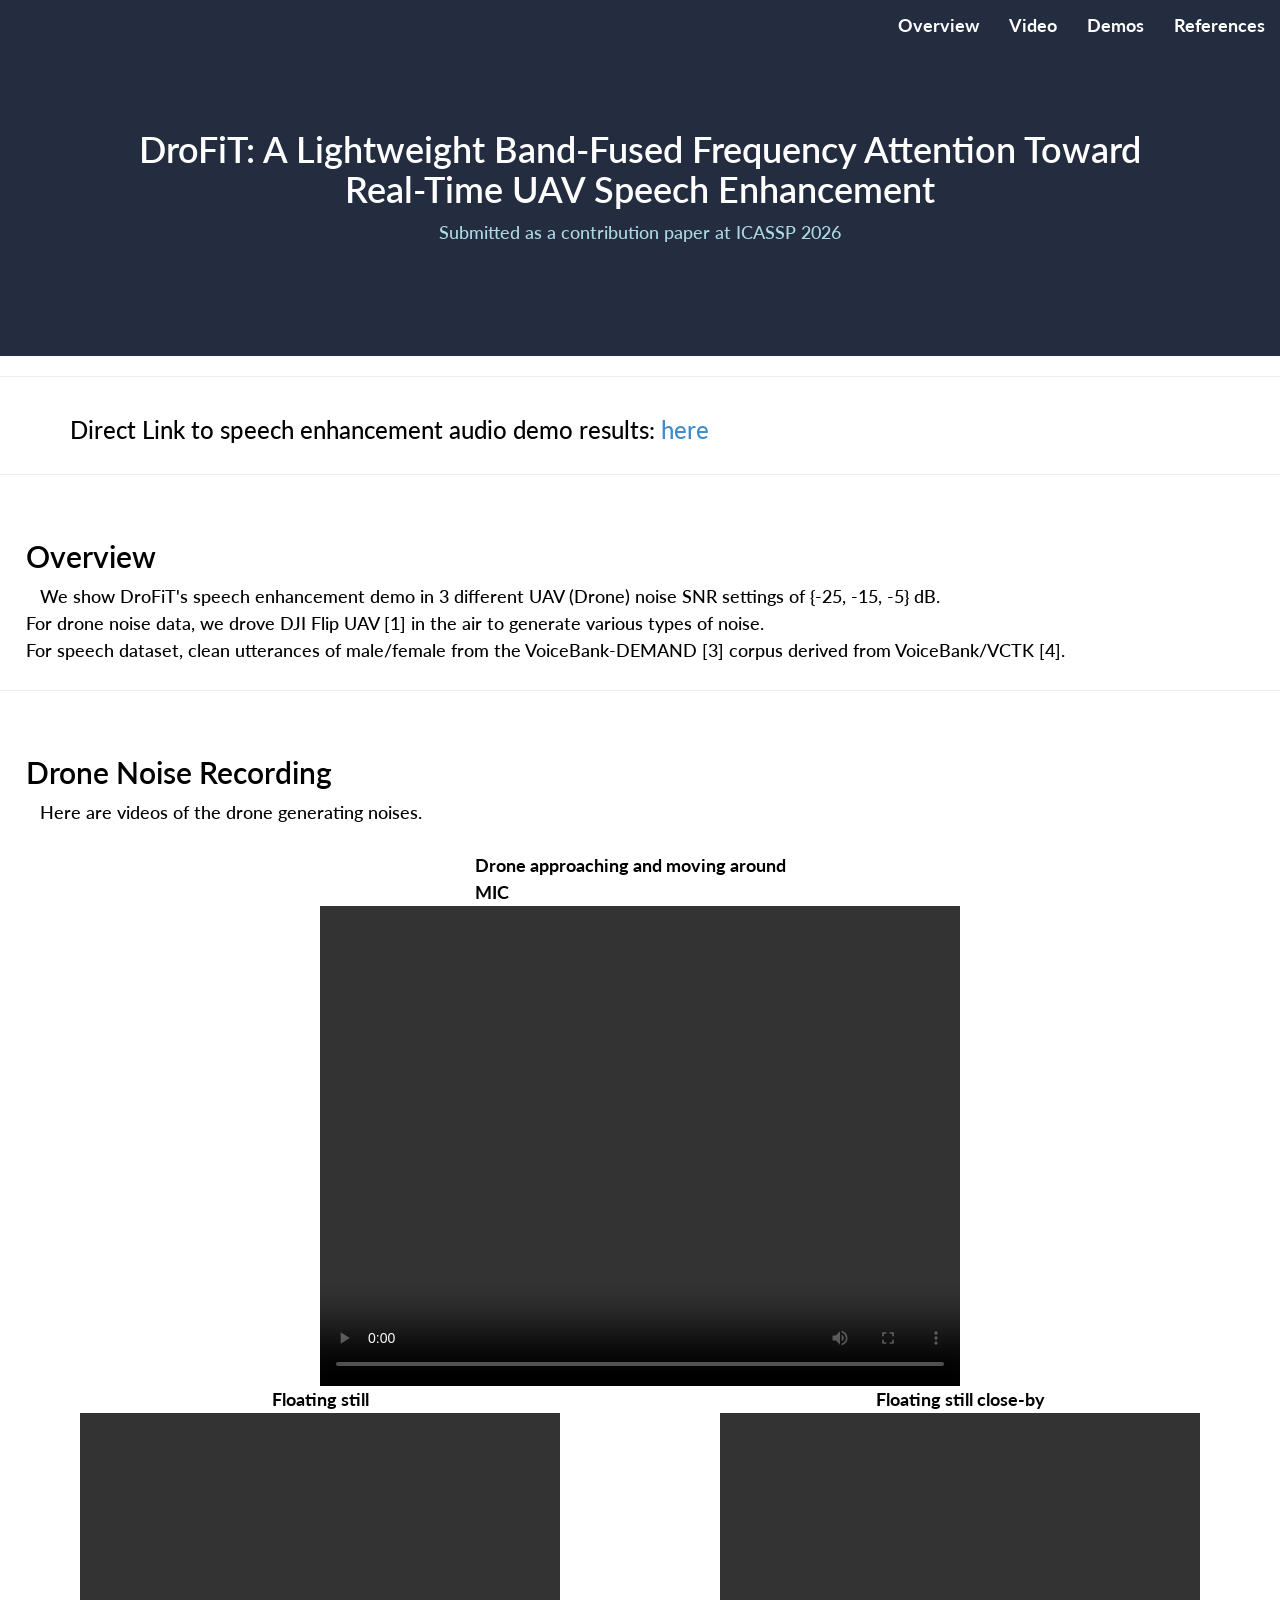
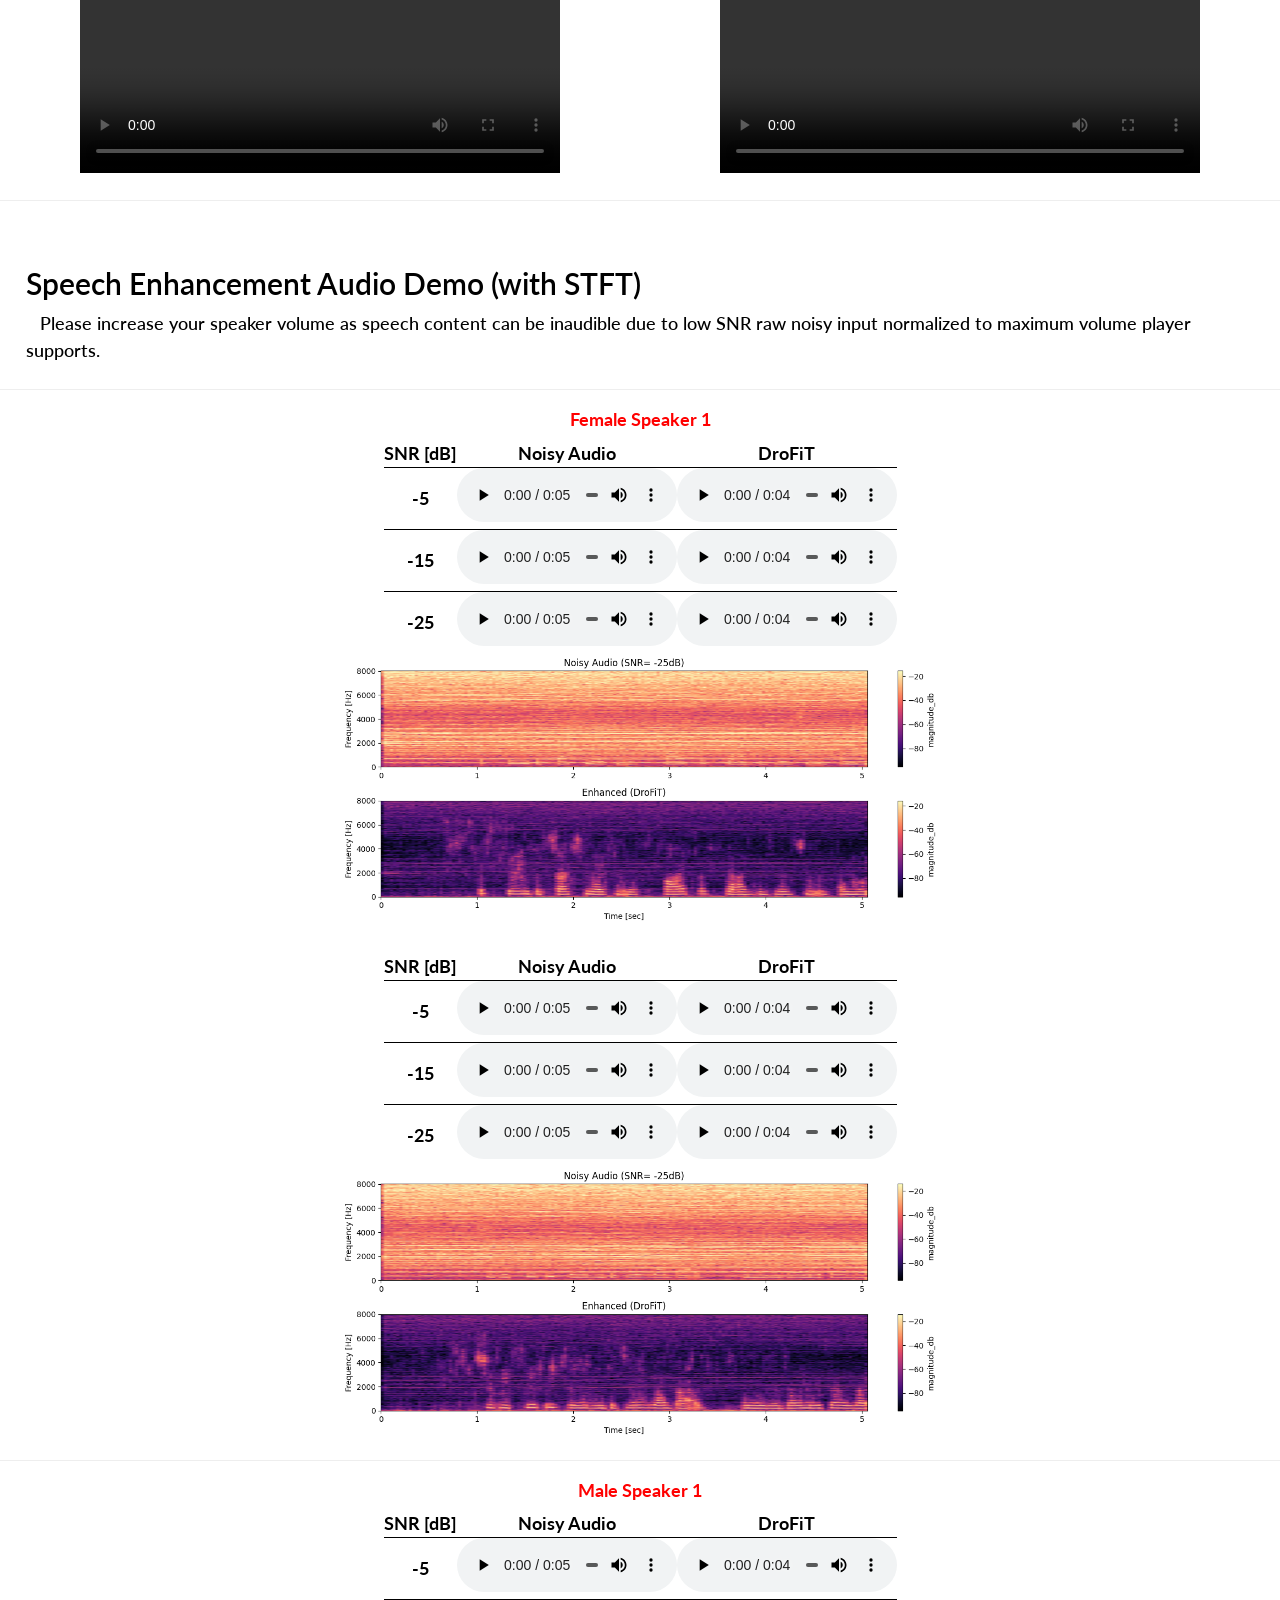
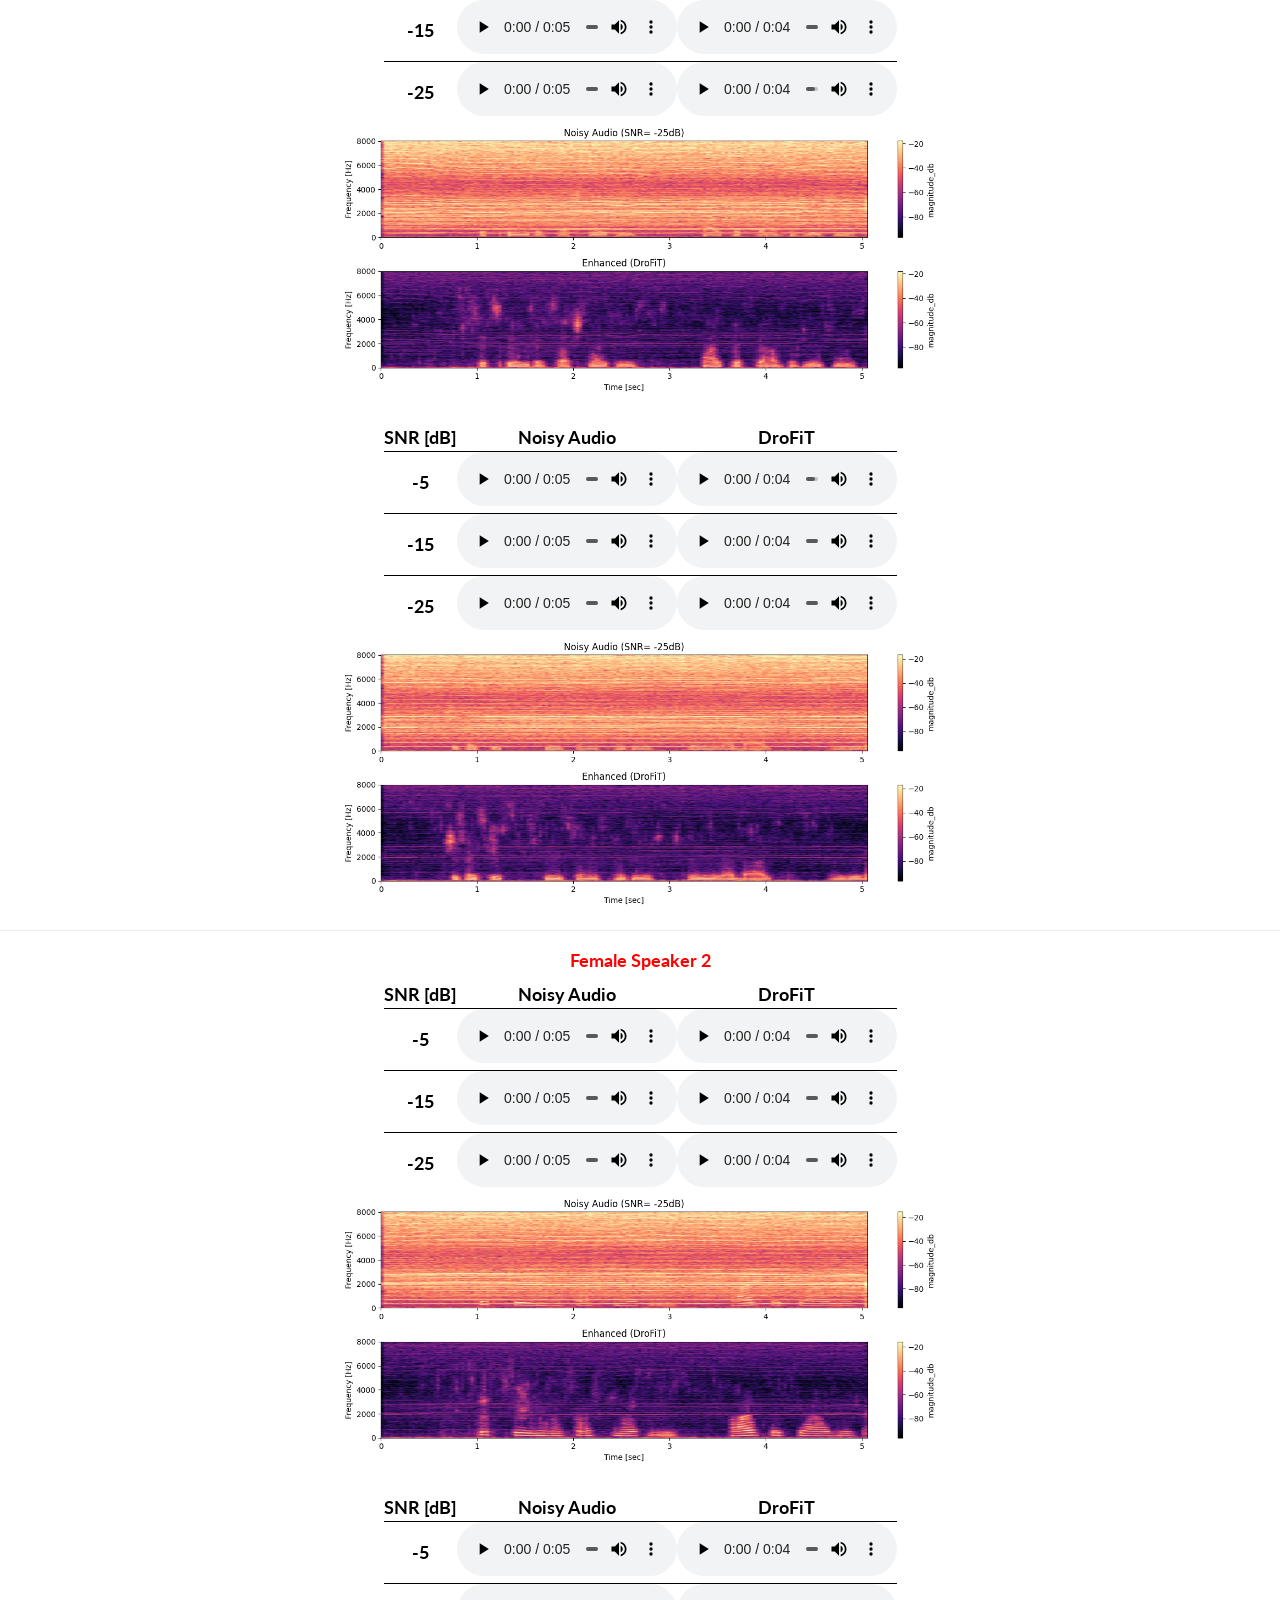
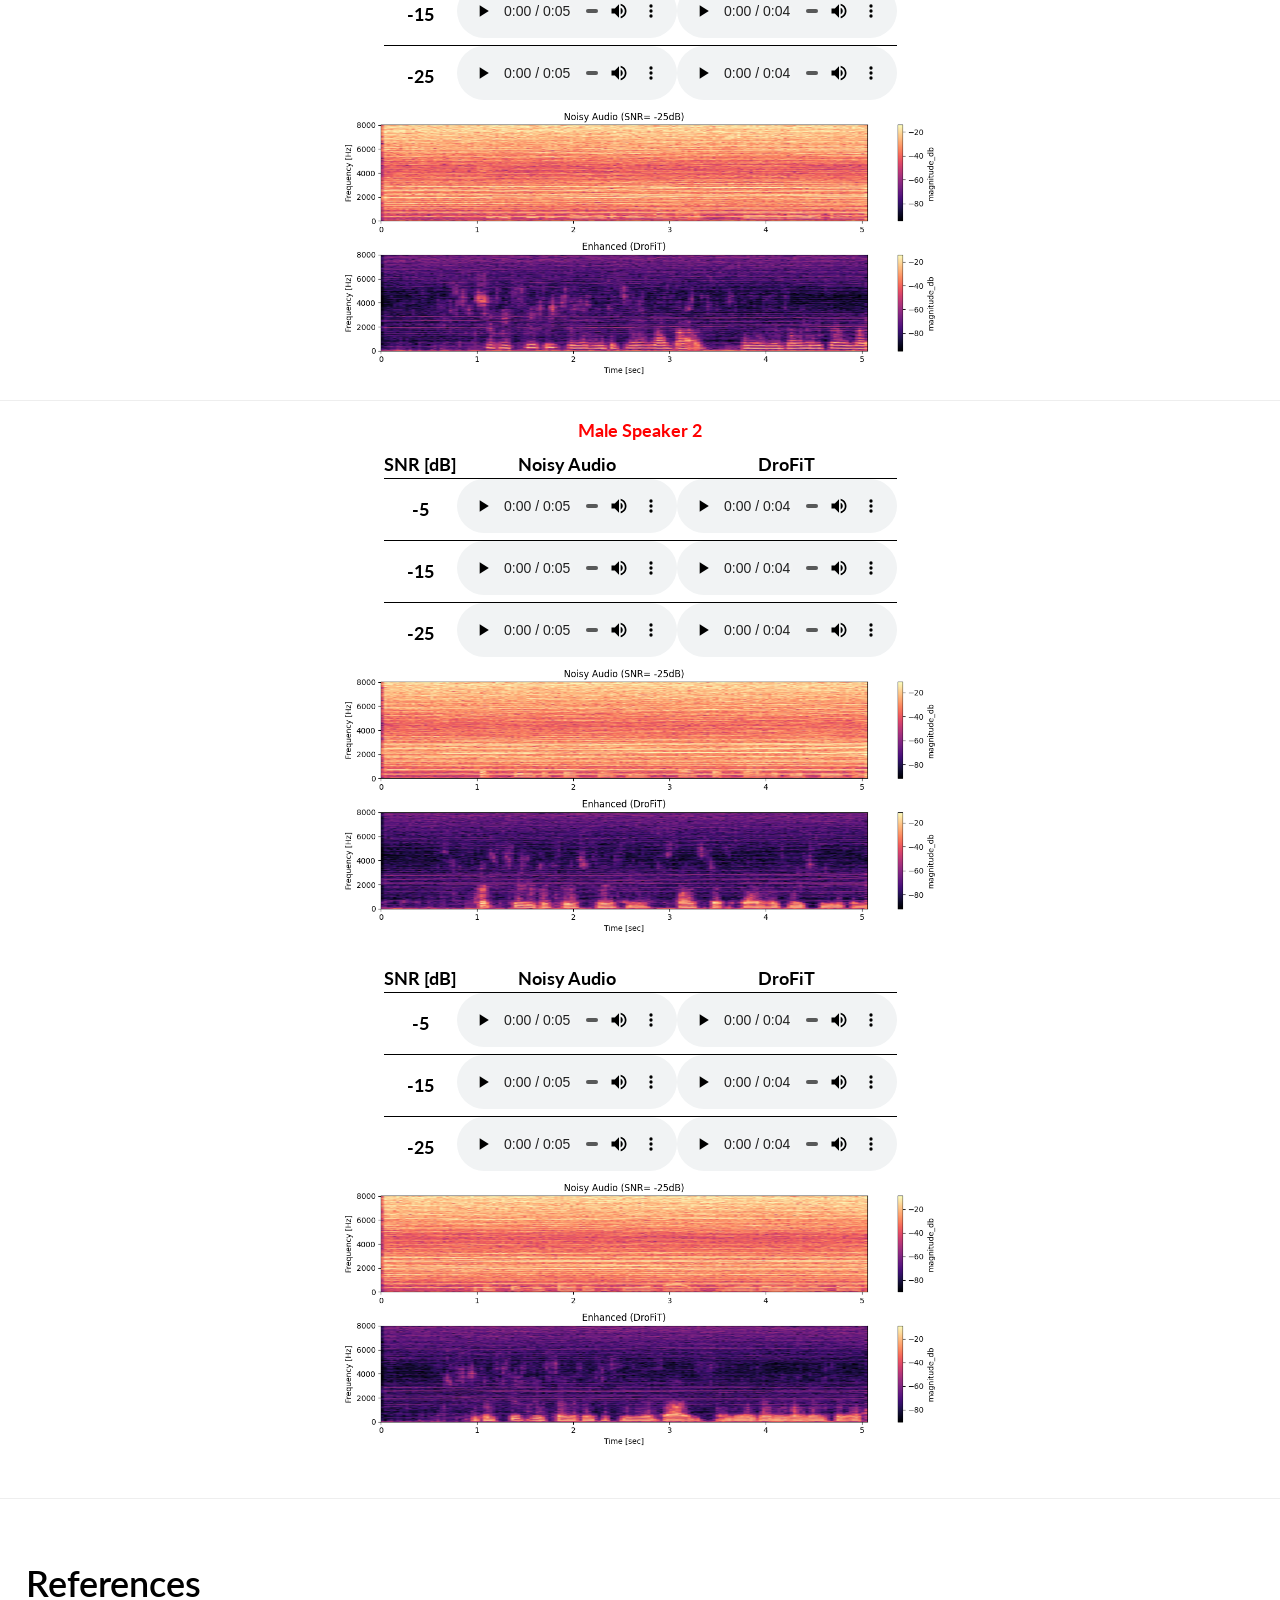
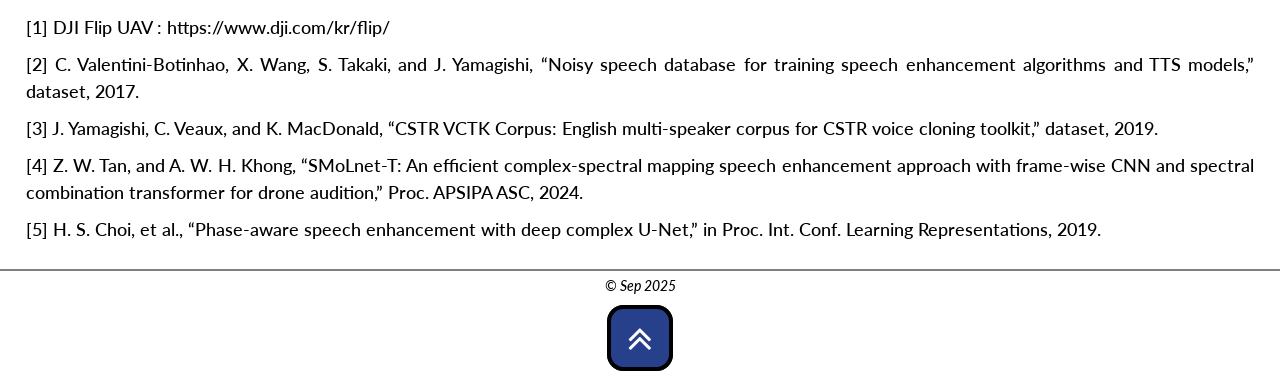
==== commit 7528d64a: "Update index.html" ====
--- a/index.html
+++ b/index.html
@@ -464,7 +464,7 @@
 
 		<div id="paper_info">
 			<div id="paper_title">
-    	        <h1>DroFiT: DROFIT: A Lightweight Band-Fused Frequency Attention Toward Real-Time UAV Speech Enhancement</h1>
+    	        <h1>DroFiT: A Lightweight Band-Fused Frequency Attention Toward Real-Time UAV Speech Enhancement</h1>
                 <p style="color:lightblue;font-size:18px;">Submitted as a contribution paper at ICASSP 2026 
                     </p>
 
@@ -513,21 +513,24 @@
 	    </div>
 
 
-	<table width="100%">
-		<tr>
-		<td align="center" valign="top" width="25%">
-                            <div class="column">
-                                <div class="center">
+	
+
+
+
+		                <div class="center">
+                        <div class="row">
+                                      <div class="center">
                                     <b>Drone approaching and moving around MIC</b>
                                 </div>
-                                <video width="480" height="360" controls>
+                                <video width="640" height="480" controls>
                                     <source src="videos/DroneNoiseVideo_Bottom2Top_clipped.mp4" type="video/mp4">
                                     Your browser does not support the video tag.
                                 </video>
 
-                            </div>
-		</td>
-		</tr>
+                    </div>
+                    </div>	    
+
+		<table width="100%">
 		<tr>
 			<td align="center" valign="top" width="25%">
                             <div class="column">
@@ -544,7 +547,7 @@
 			<td align="center" valign="top" width="25%">
                              <div class="column">
                                 <div class="center">
-                                    <b>Floating close-by</b>
+                                    <b>Floating still close-by</b>
                                 </div>
                                 <video width="480" height="360" controls>
                                     <source src="videos/DroneNoiseVideo_Still_Near.mp4" type="video/mp4">
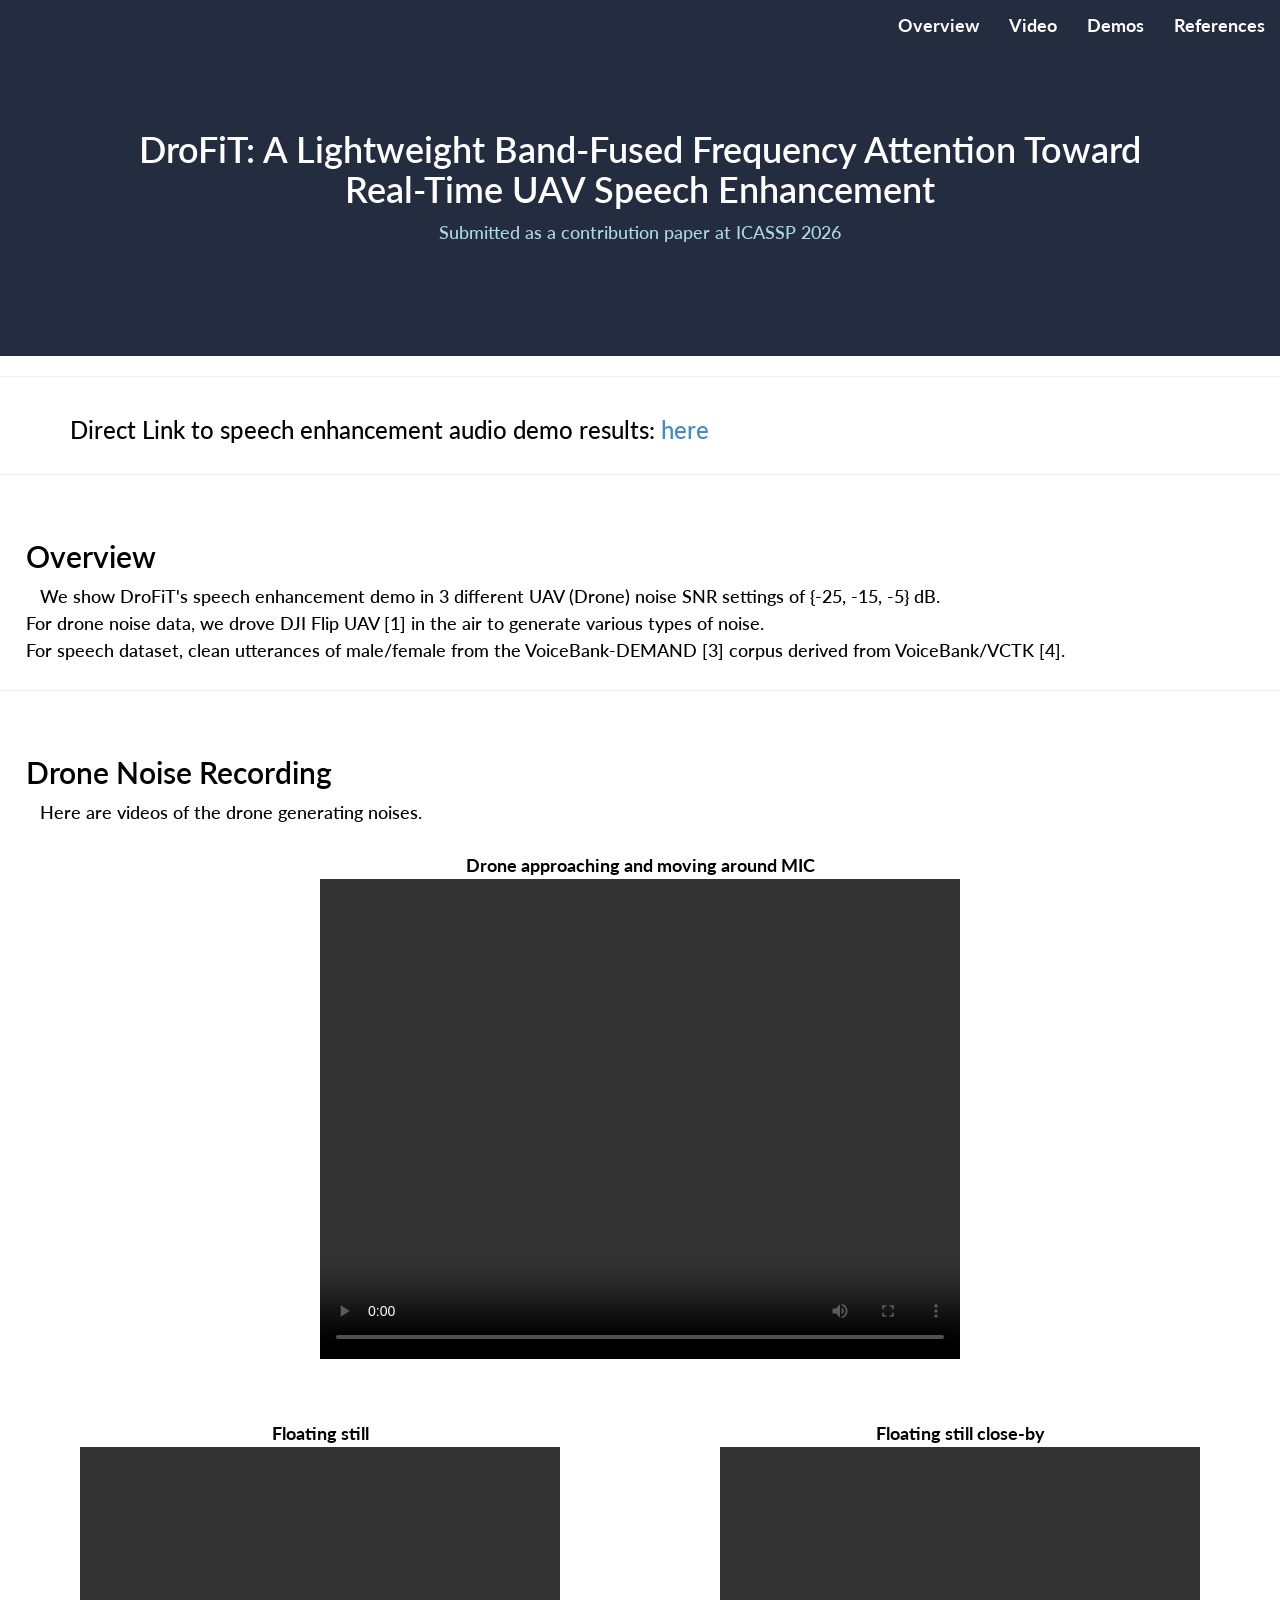
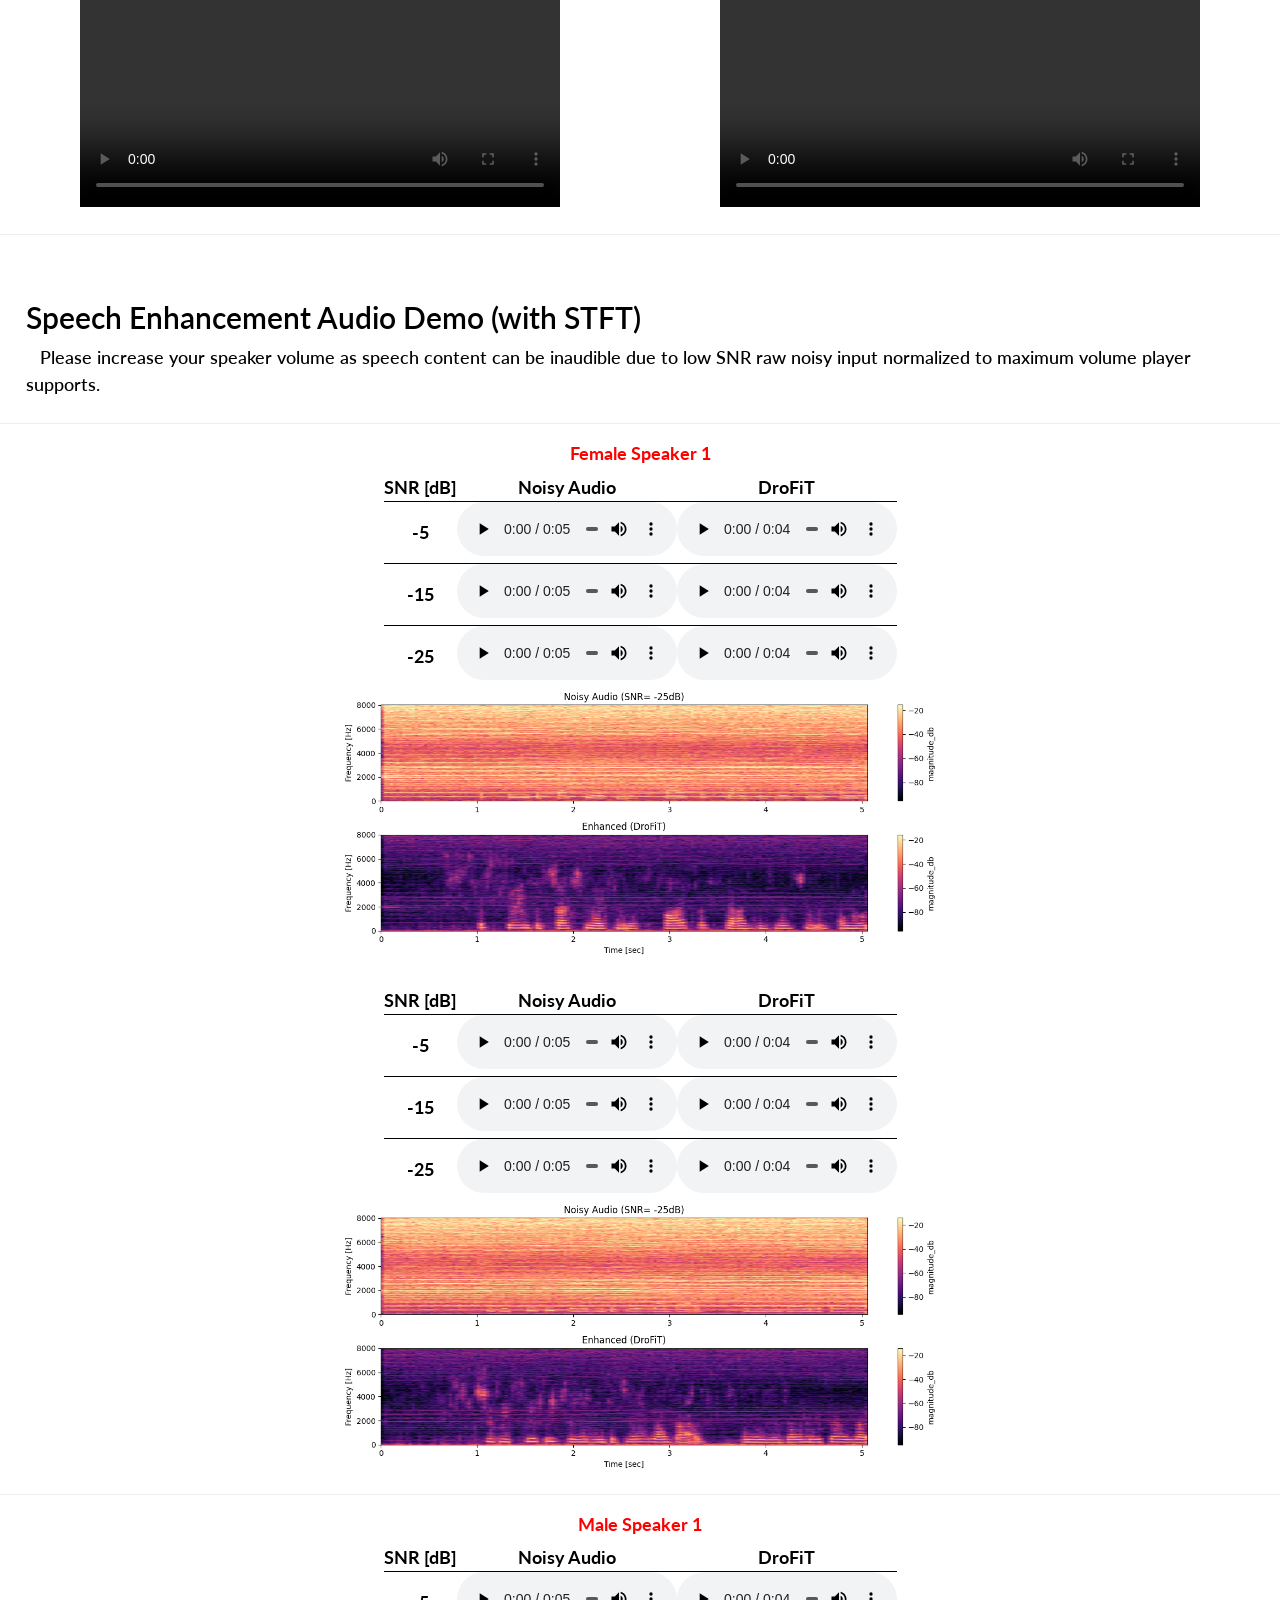
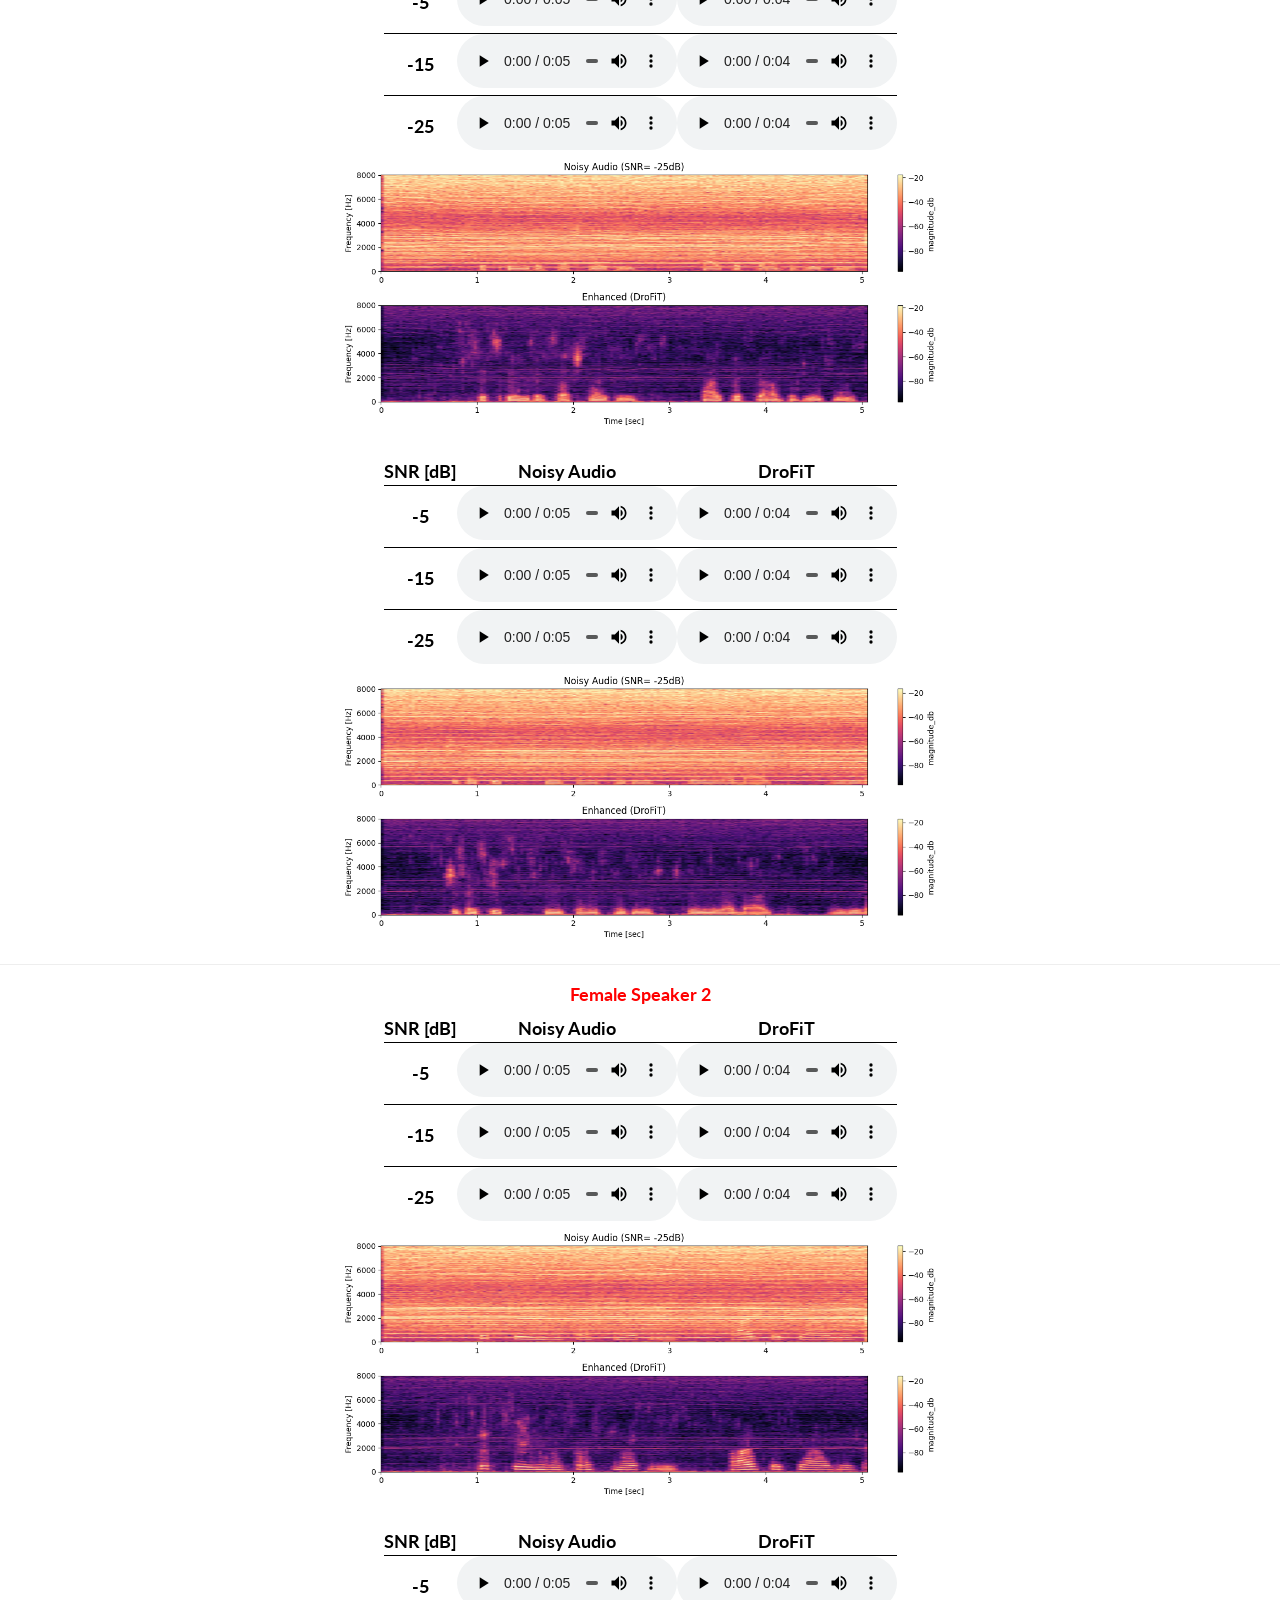
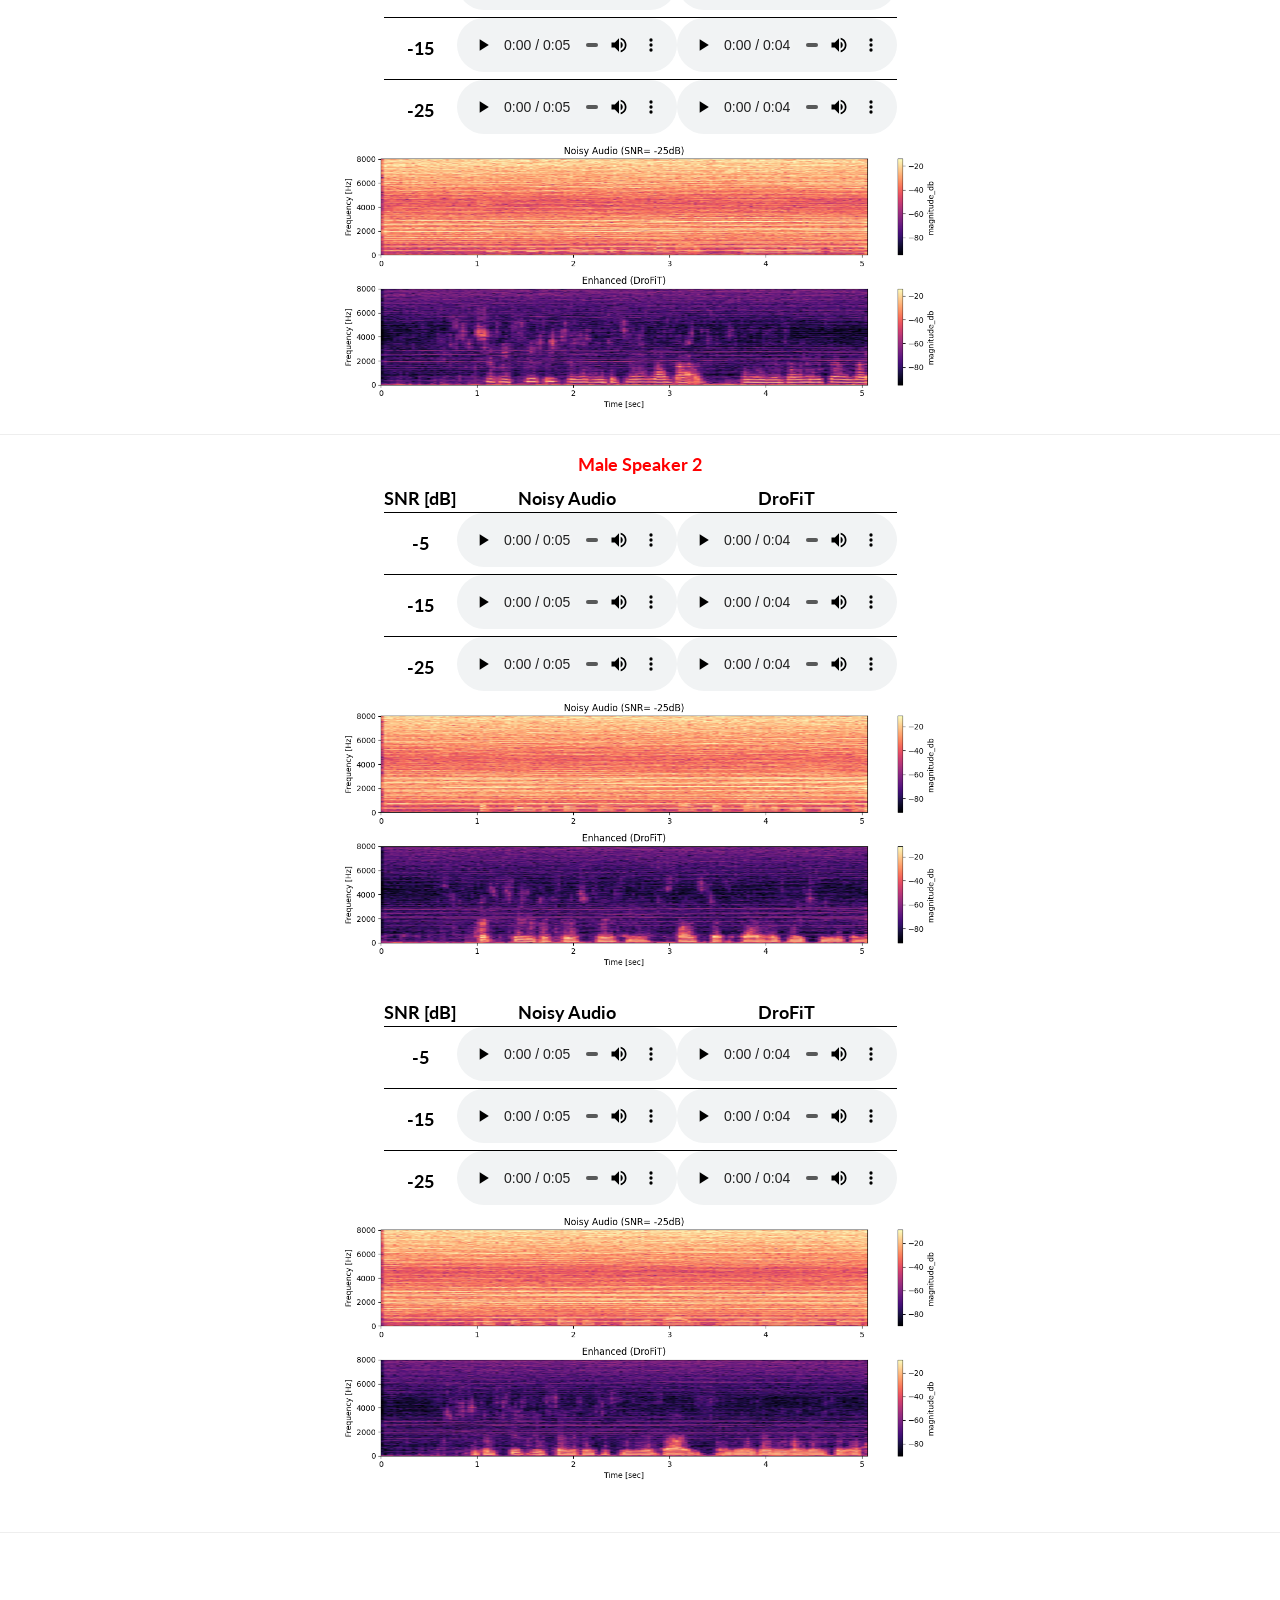
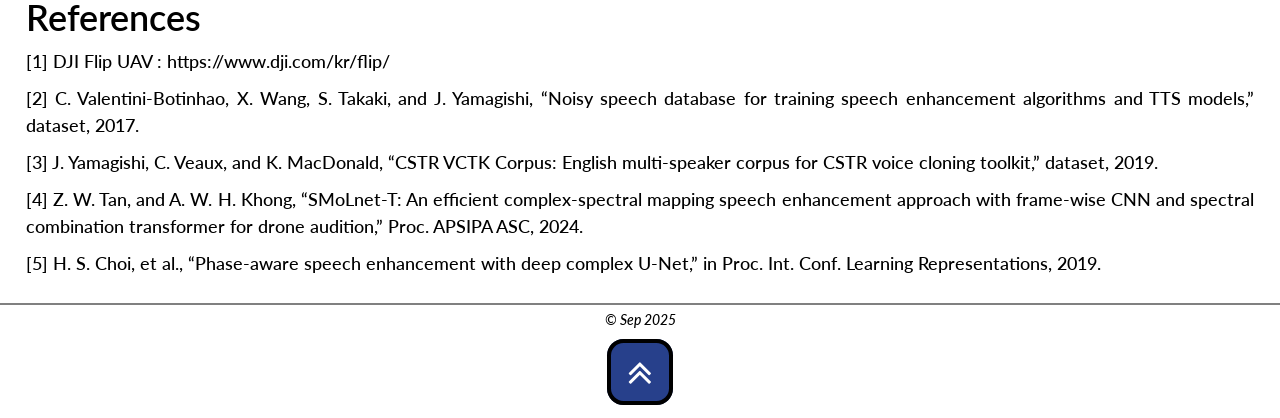
==== commit 50bf015c: "Update index.html" ====
--- a/index.html
+++ b/index.html
@@ -516,48 +516,65 @@
 	
 
 
-
-		                <div class="center">
-                        <div class="row">
-                                      <div class="center">
-                                    <b>Drone approaching and moving around MIC</b>
-                                </div>
-                                <video width="640" height="480" controls>
-                                    <source src="videos/DroneNoiseVideo_Bottom2Top_clipped.mp4" type="video/mp4">
-                                    Your browser does not support the video tag.
-                                </video>
-
-                    </div>
-                    </div>	    
-
-		<table width="100%">
-		<tr>
-			<td align="center" valign="top" width="25%">
-                            <div class="column">
-                                <div class="center">
-                                    <b>Floating still </b>
-                                </div>
-                                <video width="480" height="360" controls>
-                                    <source src="videos/DroneNoiseVideo_Still_Far.mp4" type="video/mp4">
-                                    Your browser does not support the video tag.
-                                </video>
-
-                            </div>
-			</td>
-			<td align="center" valign="top" width="25%">
-                             <div class="column">
-                                <div class="center">
-                                    <b>Floating still close-by</b>
-                                </div>
-                                <video width="480" height="360" controls>
-                                    <source src="videos/DroneNoiseVideo_Still_Near.mp4" type="video/mp4">
-                                    Your browser does not support the video tag.
-                                </video>
-
-                            </div>
-			</td>
-		</tr>
-		</table>    
+	<table align="center" cellpadding="0" cellspacing="0" border="0">
+	  <tr>
+	    <td align="center">
+	      <b>Drone approaching and moving around MIC</b>
+	    </td>
+	  </tr>
+	  <tr>
+	    <td align="center">
+	      <video width="640" height="480" controls>
+	        <source src="videos/DroneNoiseVideo_Bottom2Top_clipped.mp4" type="video/mp4">
+	        Your browser does not support the video tag.
+	      </video>
+	    </td>
+	  </tr>
+	</table>
+	
+	<!-- Spacer between top and bottom rows (adjust number of <br> if needed) -->
+	<br><br>
+	
+	<!-- BOTTOM: two columns, each with tight label-to-video spacing -->
+	<table width="100%" cellpadding="0" cellspacing="0" border="0">
+	  <tr>
+	    <td align="center" valign="top" width="50%">
+	      <table cellpadding="0" cellspacing="0" border="0">
+	        <tr>
+	          <td align="center">
+	            <b>Floating still</b>
+	          </td>
+	        </tr>
+	        <tr>
+	          <td align="center">
+	            <video width="480" height="360" controls>
+	              <source src="videos/DroneNoiseVideo_Still_Far.mp4" type="video/mp4">
+	              Your browser does not support the video tag.
+	            </video>
+	          </td>
+	        </tr>
+	      </table>
+	    </td>
+	
+	    <td align="center" valign="top" width="50%">
+	      <table cellpadding="0" cellspacing="0" border="0">
+	        <tr>
+	          <td align="center">
+	            <b>Floating still close-by</b>
+	          </td>
+	        </tr>
+	        <tr>
+	          <td align="center">
+	            <video width="480" height="360" controls>
+	              <source src="videos/DroneNoiseVideo_Still_Near.mp4" type="video/mp4">
+	              Your browser does not support the video tag.
+	            </video>
+	          </td>
+	        </tr>
+	      </table>
+	    </td>
+	  </tr>
+	</table>
 	<hr>
 <!--Video Ended   -->
 				
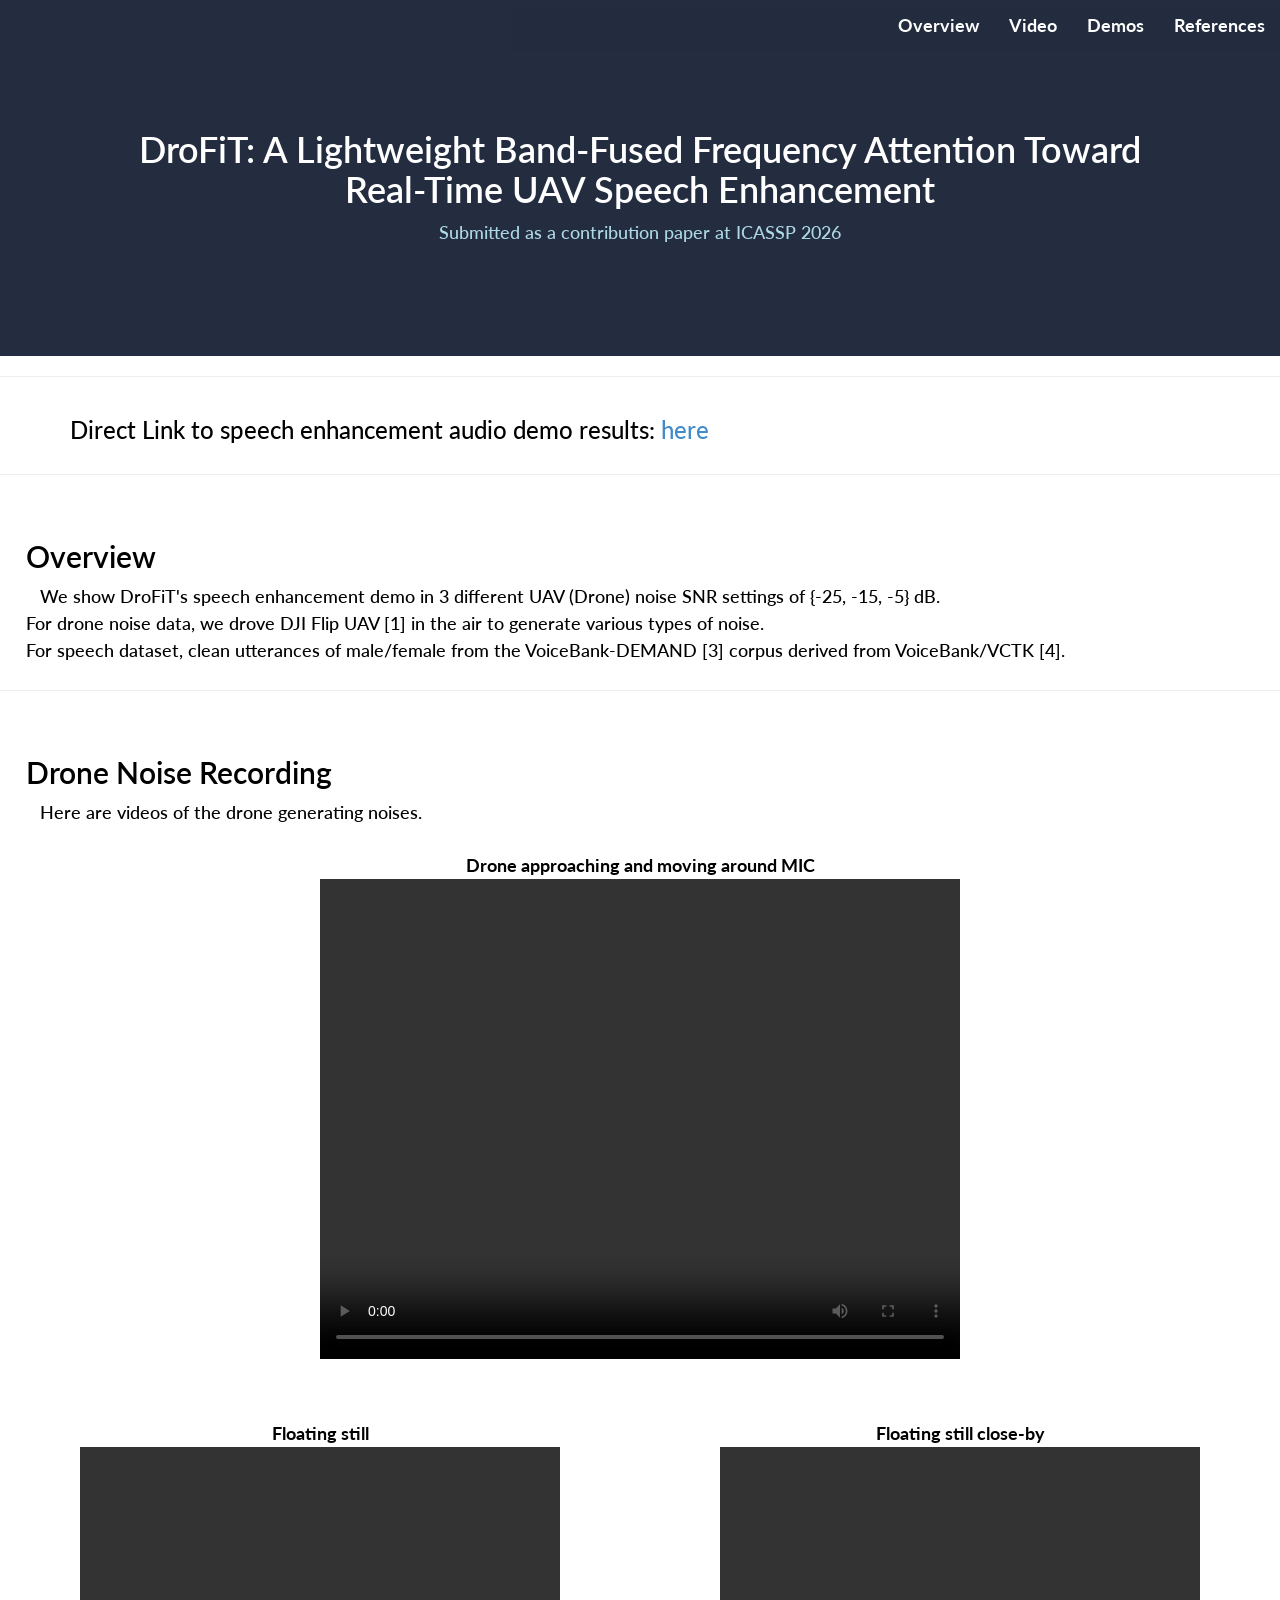
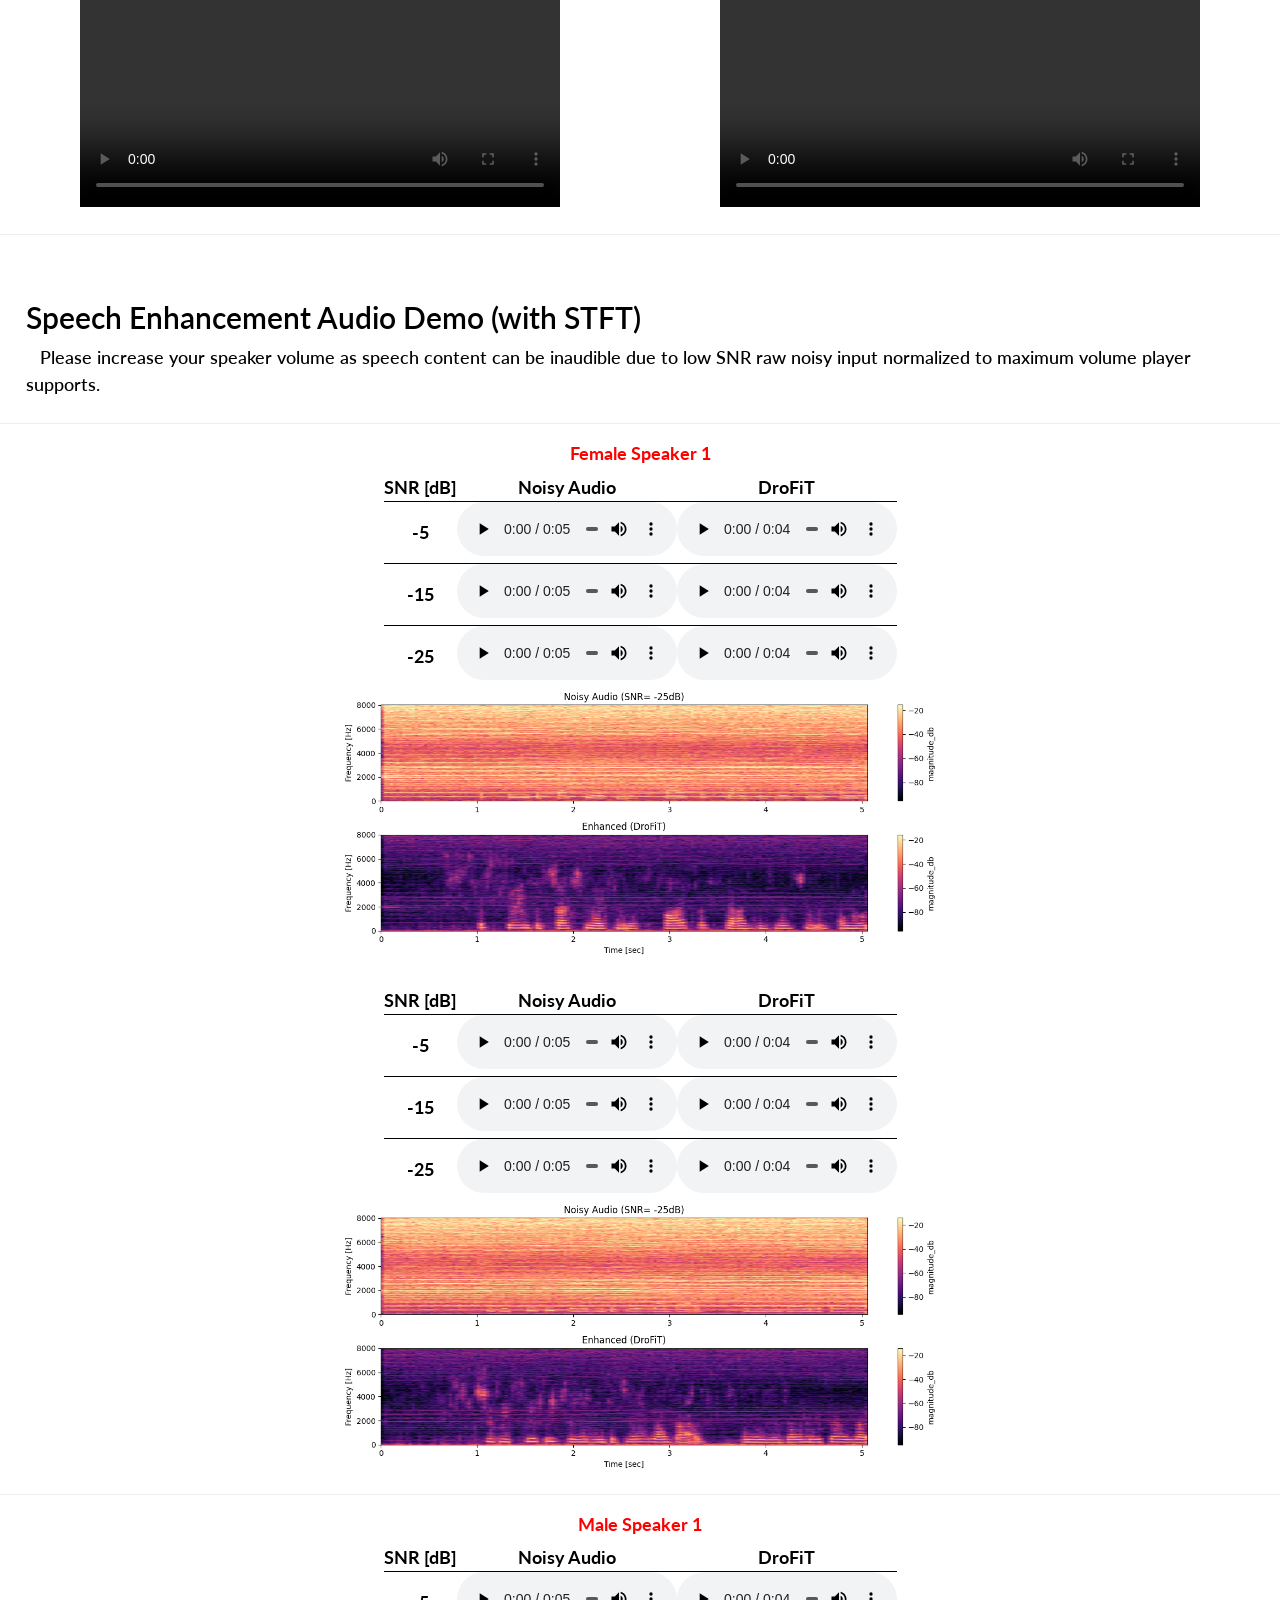
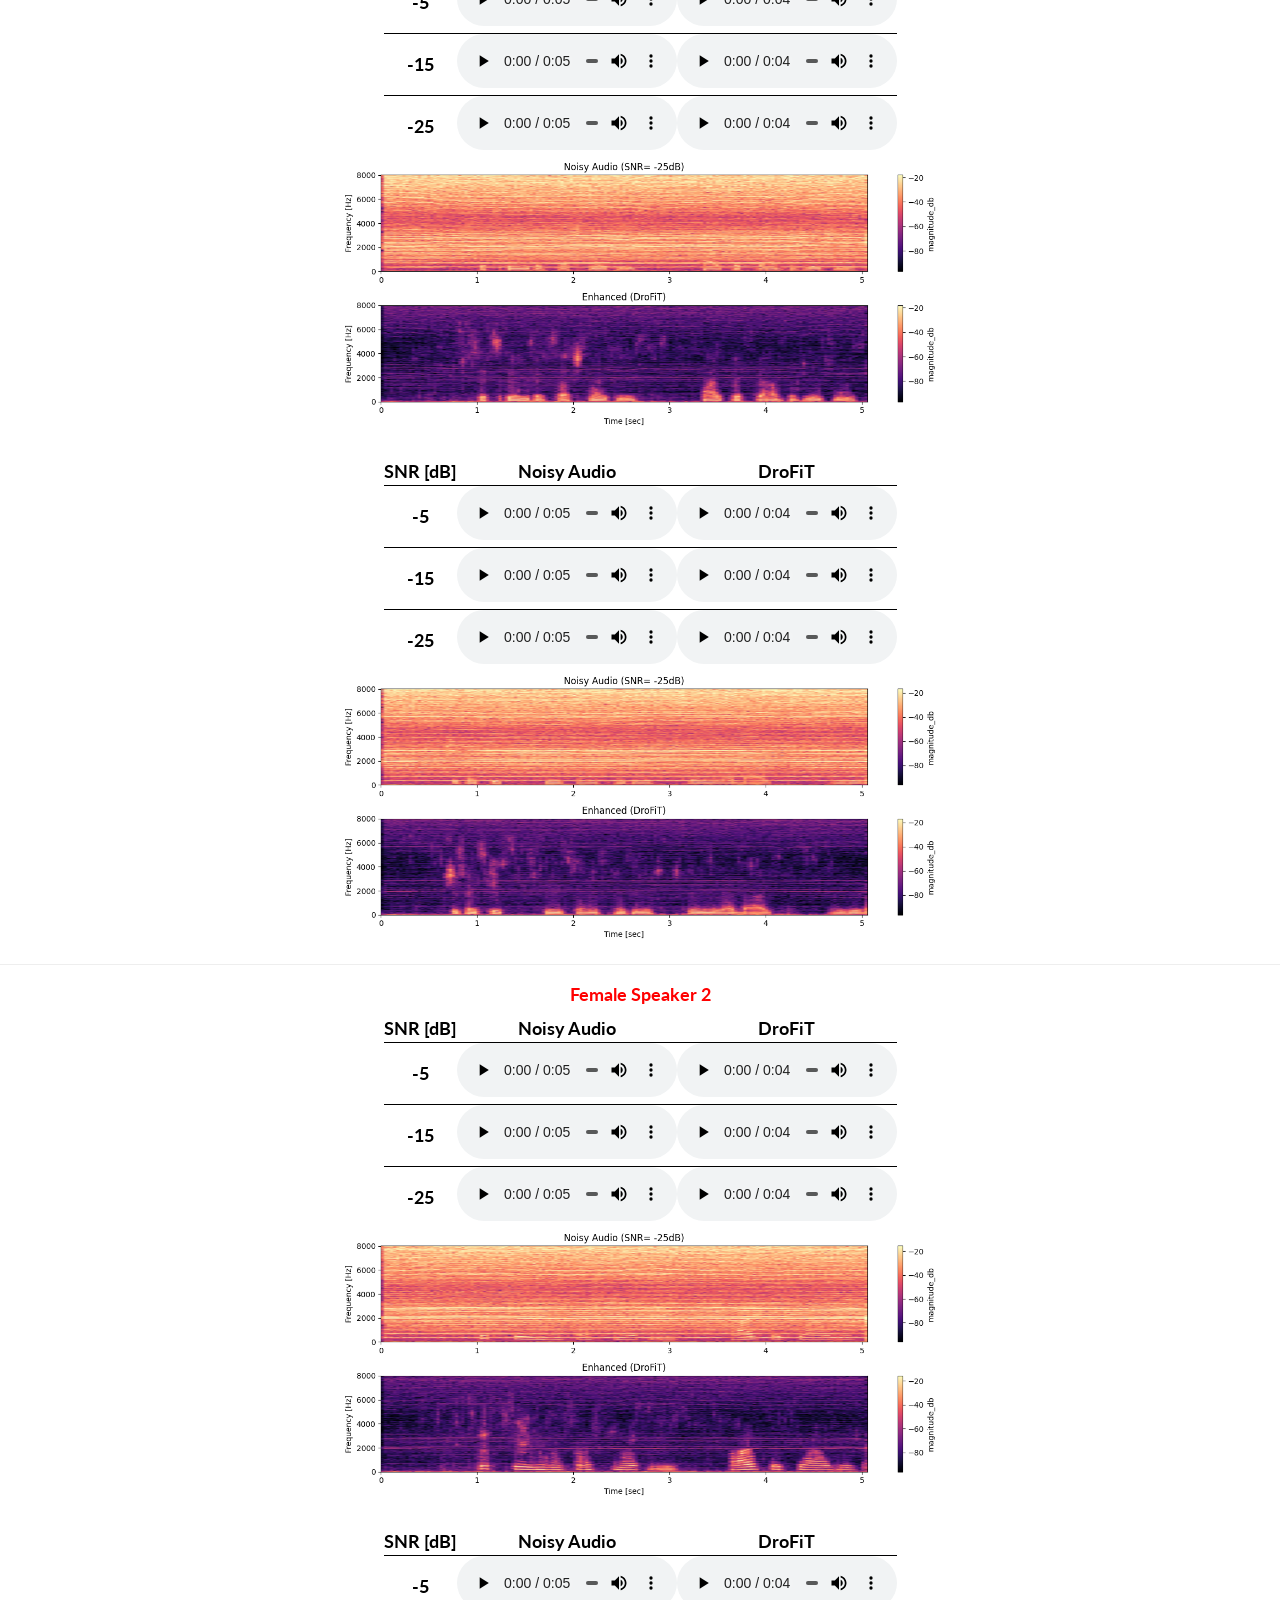
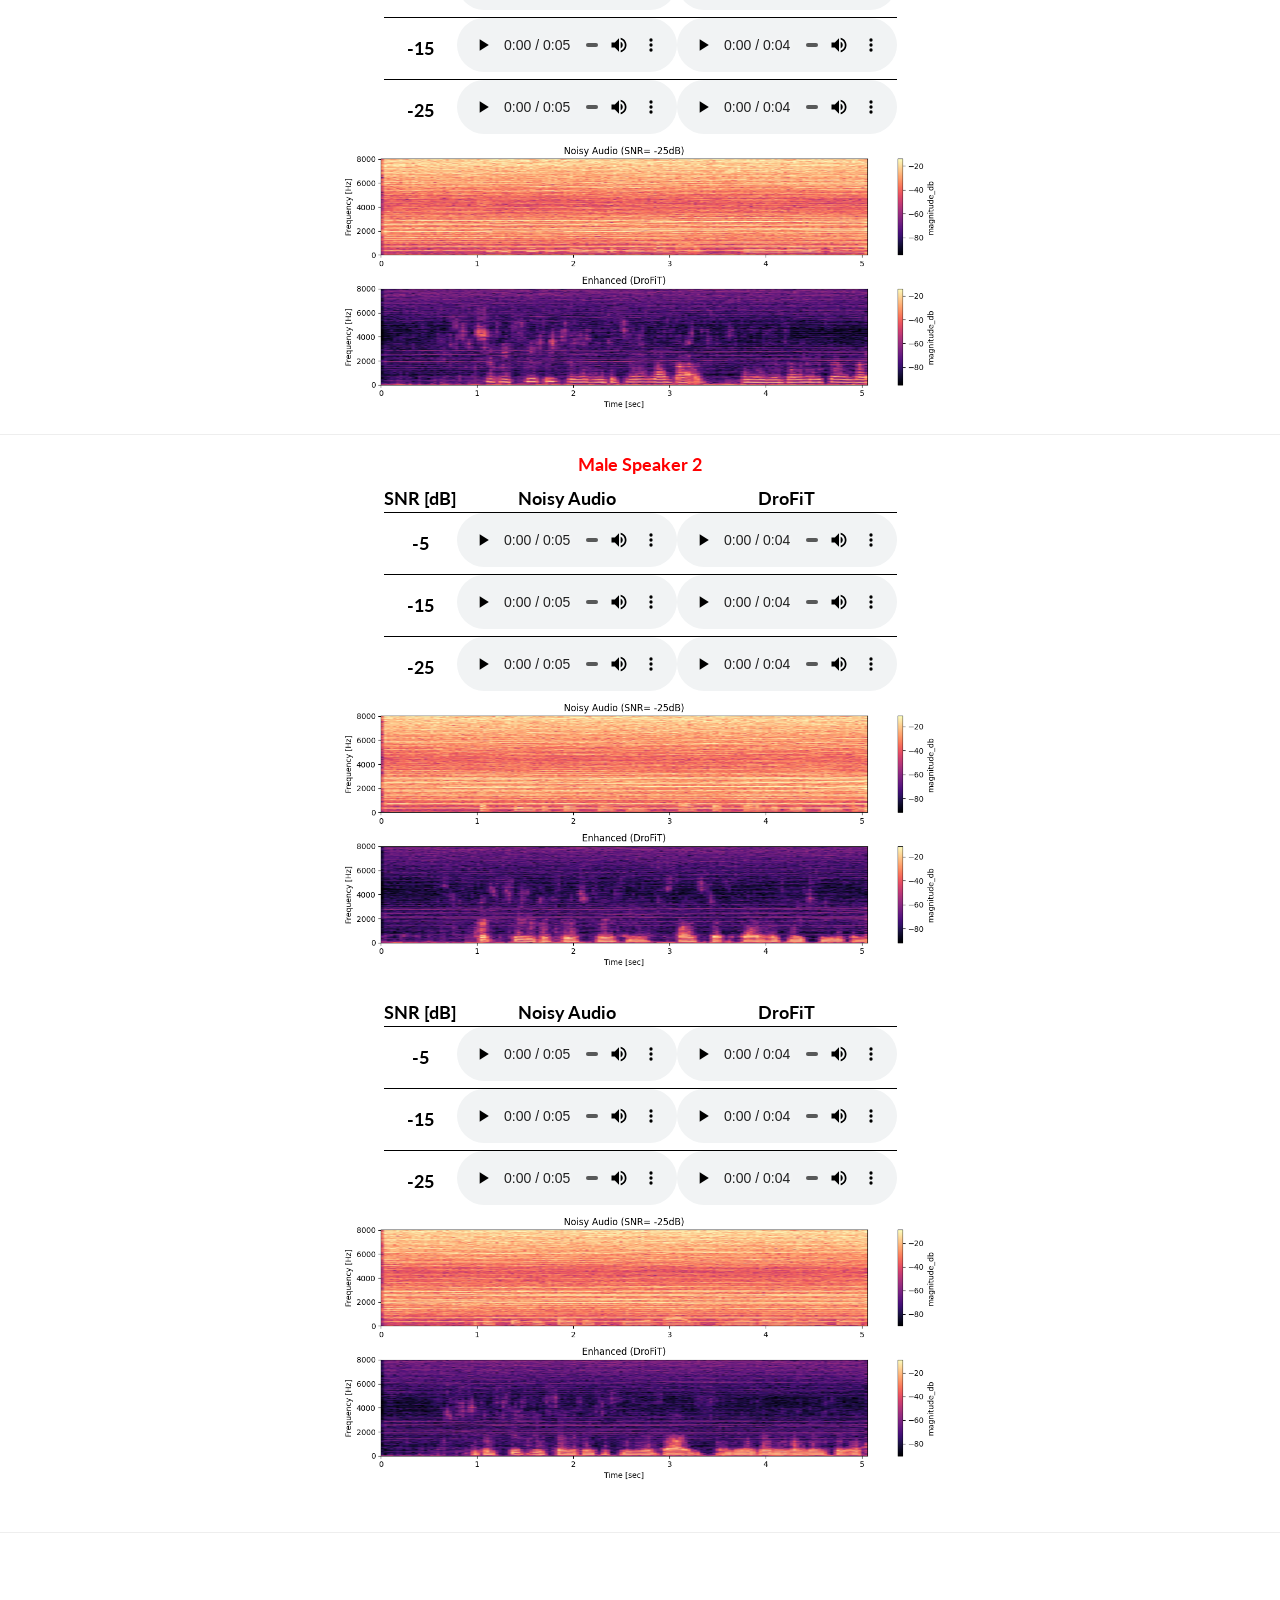
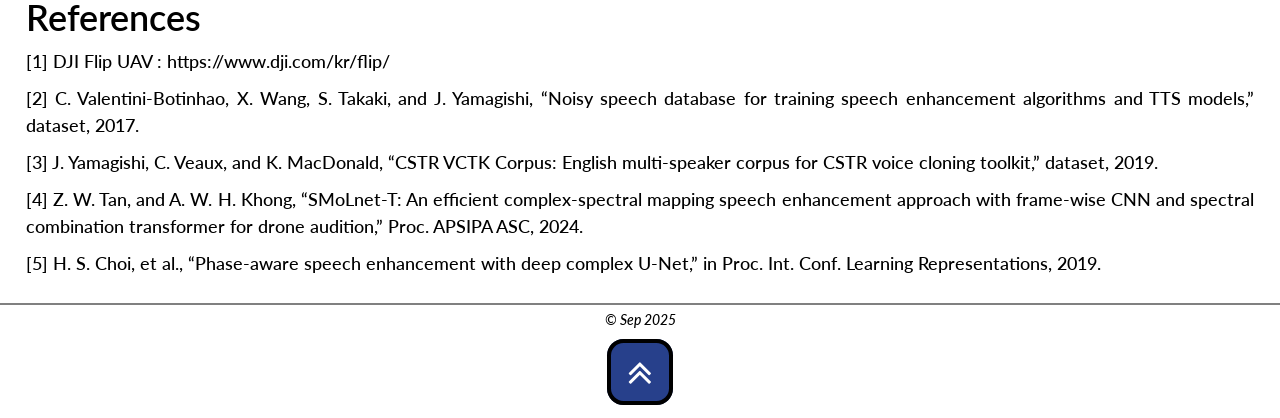
==== commit 7c0338aa: "Update index.html" ====
--- a/index.html
+++ b/index.html
@@ -7,7 +7,7 @@
         <meta name="description" content="DroFiT Demos">
         <meta name="author" content="ml-sp">
 
-	    <title>DROFIT: </title>
+	    <title>DroFiT: </title>
 
         <!-- Bootflat CSS -->
         <link rel="stylesheet" href="css/bootflat.css">
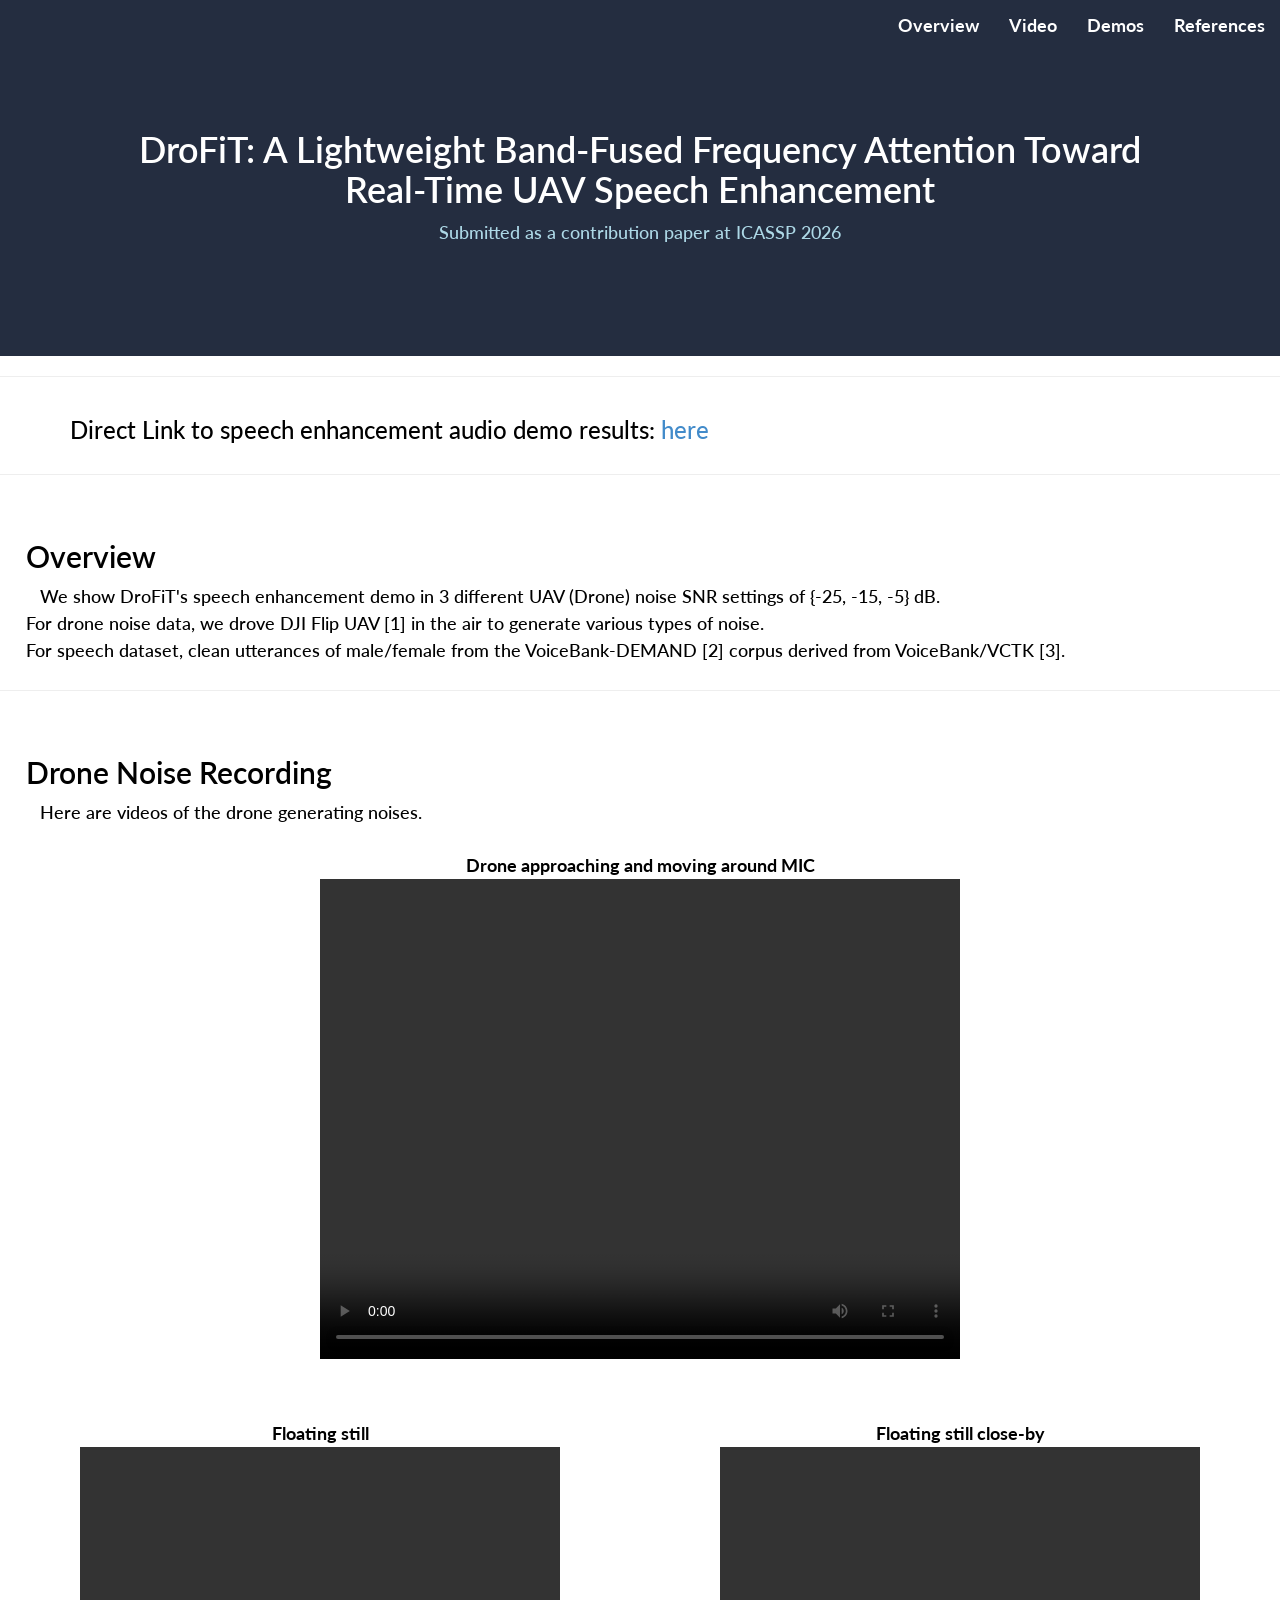
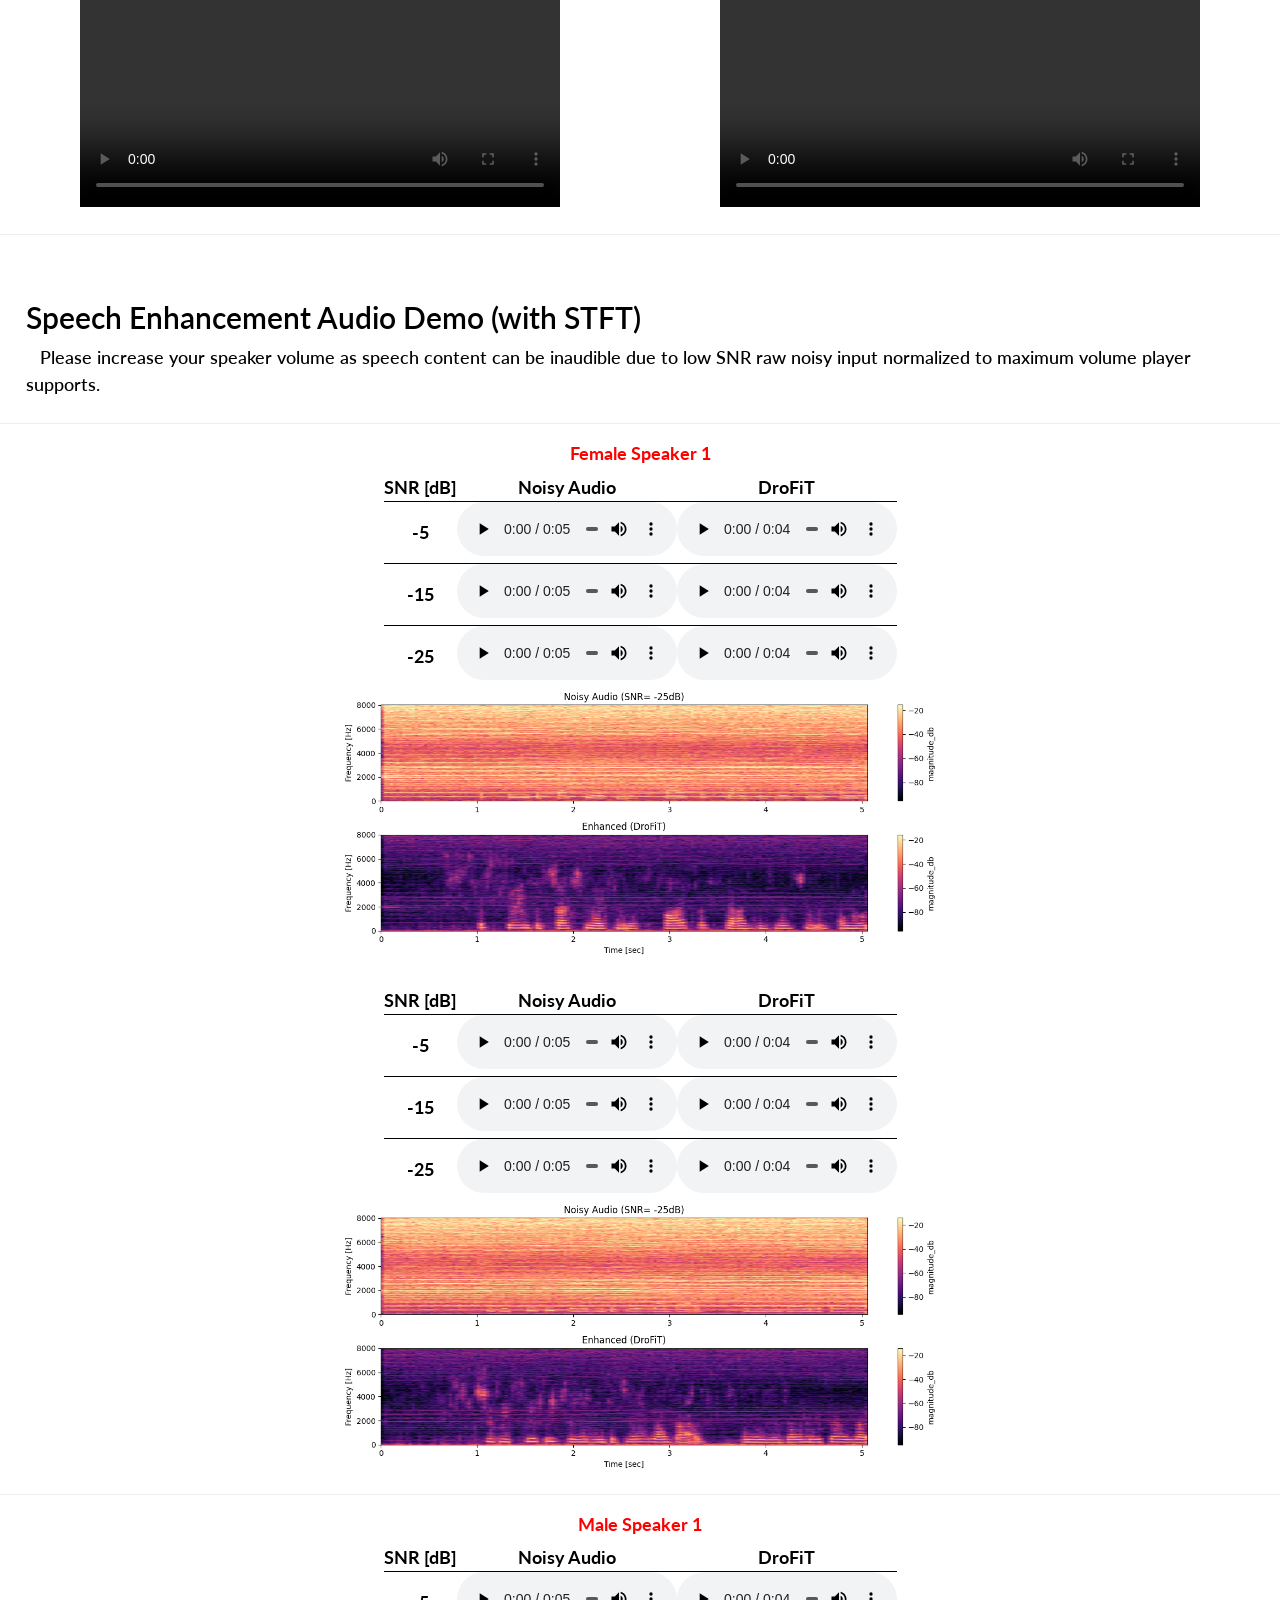
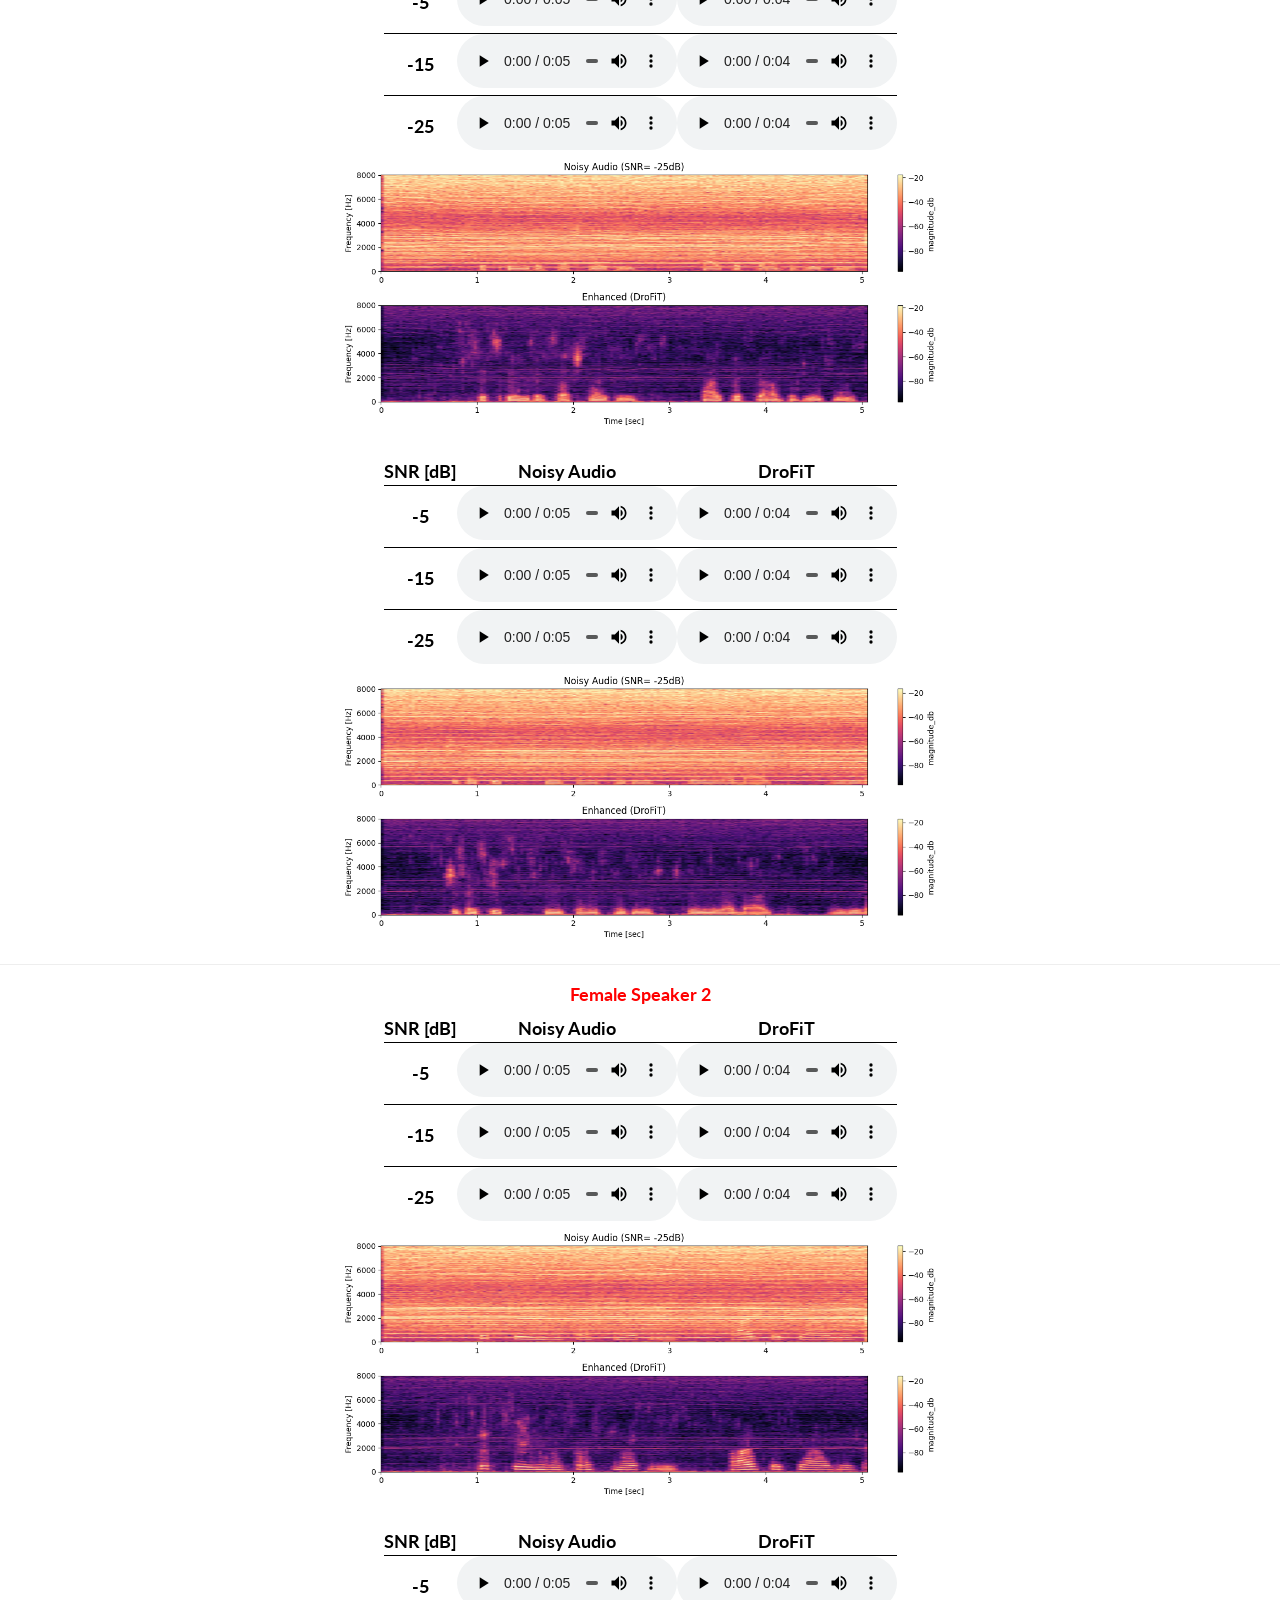
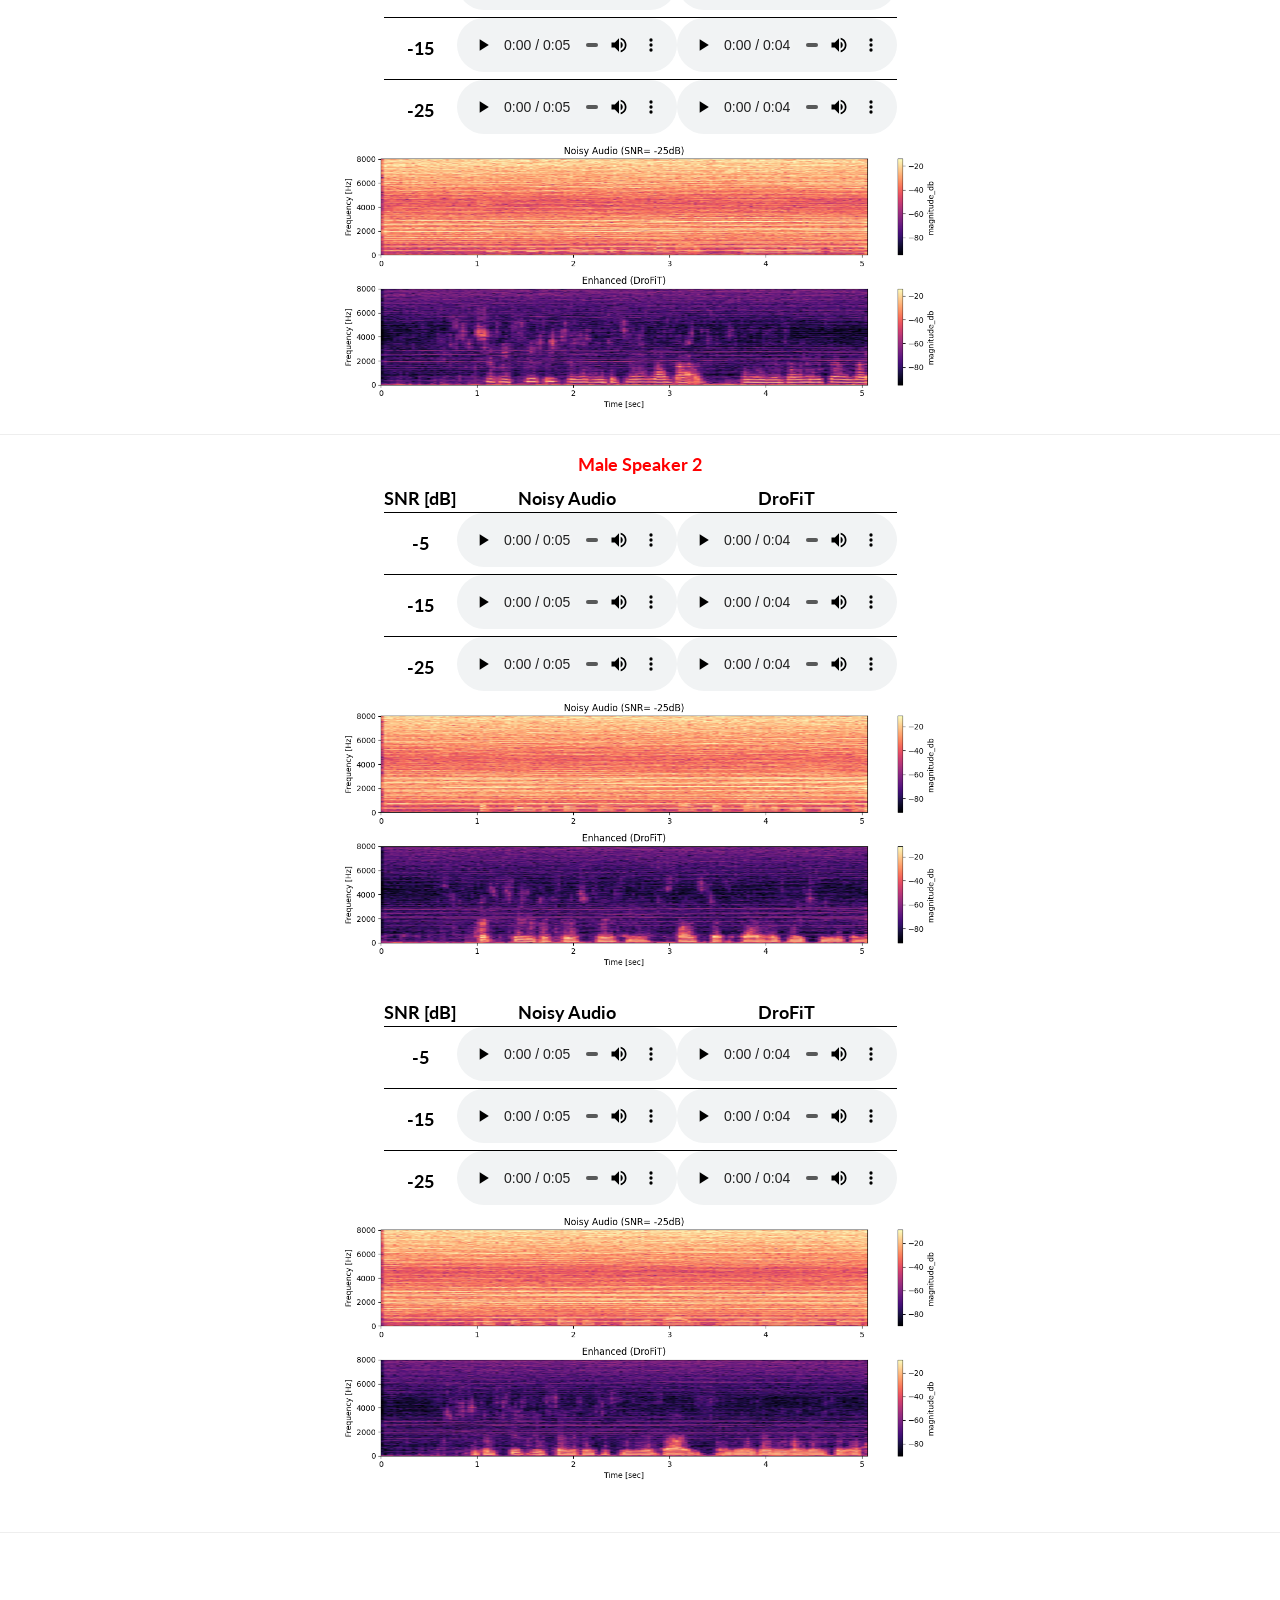
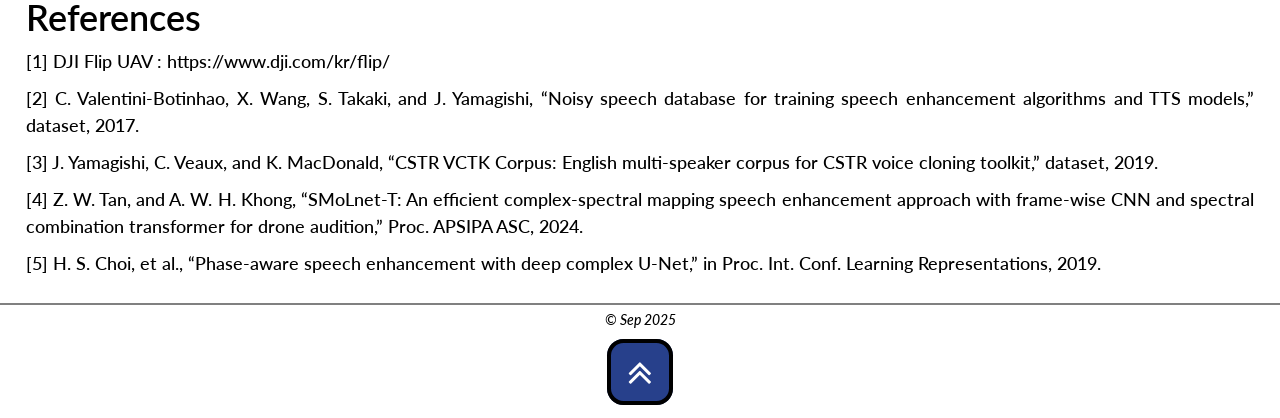
==== commit b470049b: "Update index.html" ====
--- a/index.html
+++ b/index.html
@@ -495,7 +495,7 @@
 					<br>
 					 For drone noise data, we drove DJI Flip UAV [1] in the air to generate various types of noise. 
 					<br>
-					For speech dataset, clean utterances of male/female from the VoiceBank-DEMAND [3] corpus derived from VoiceBank/VCTK [4].
+					For speech dataset, clean utterances of male/female from the VoiceBank-DEMAND [2] corpus derived from VoiceBank/VCTK [3].
 					<br>
                 </p>
 			</div>
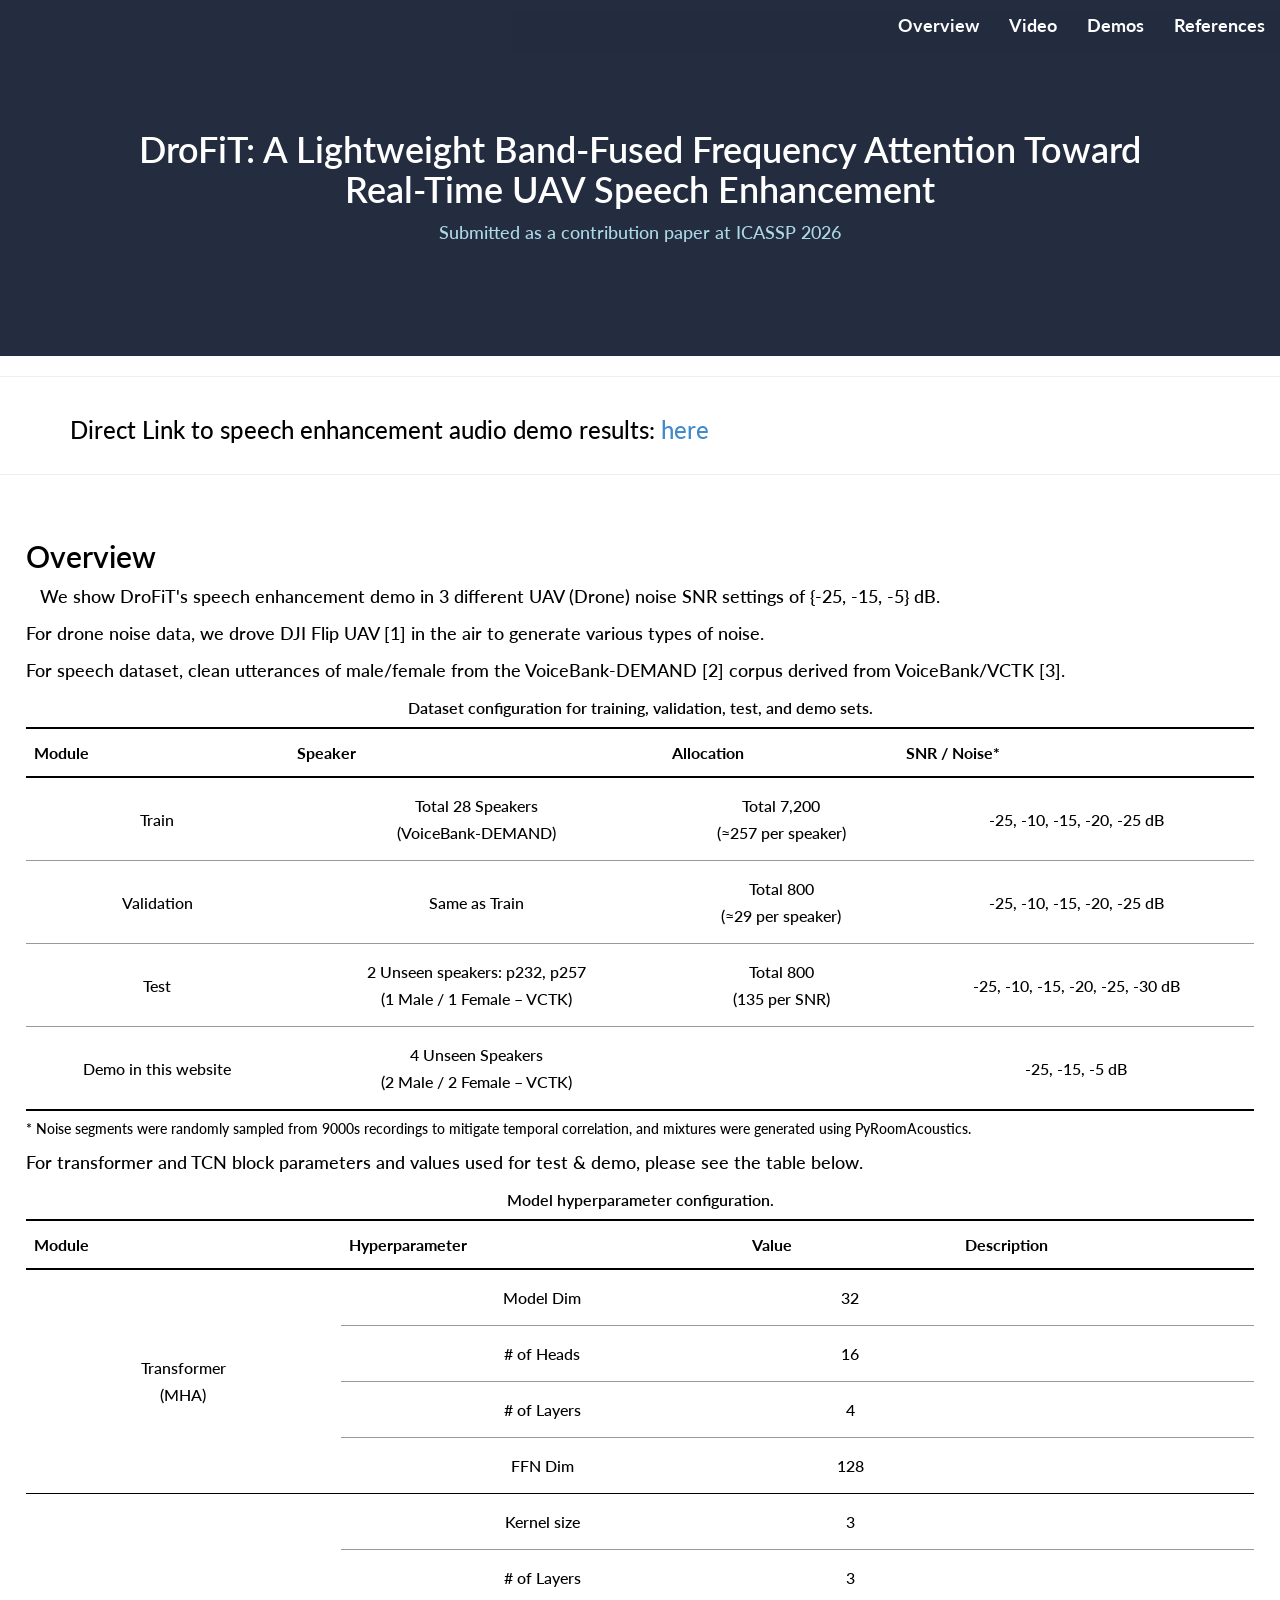
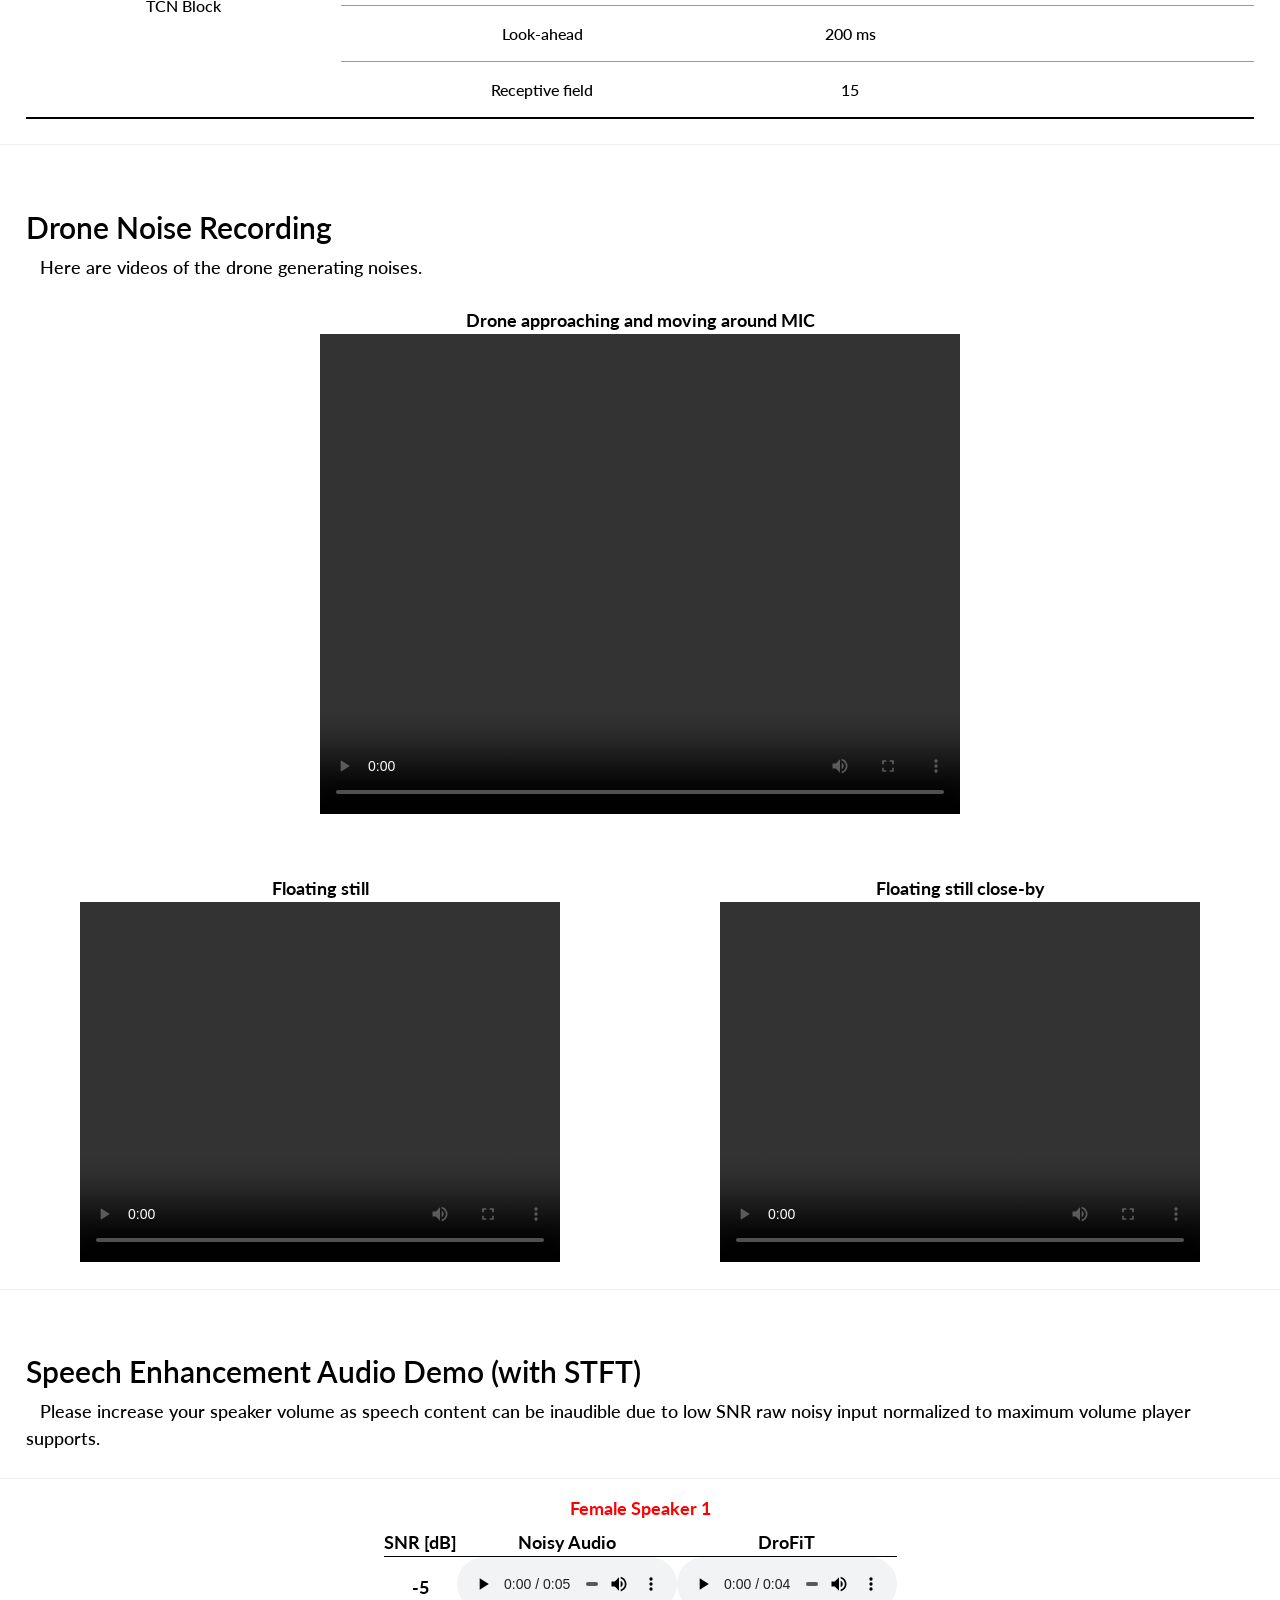
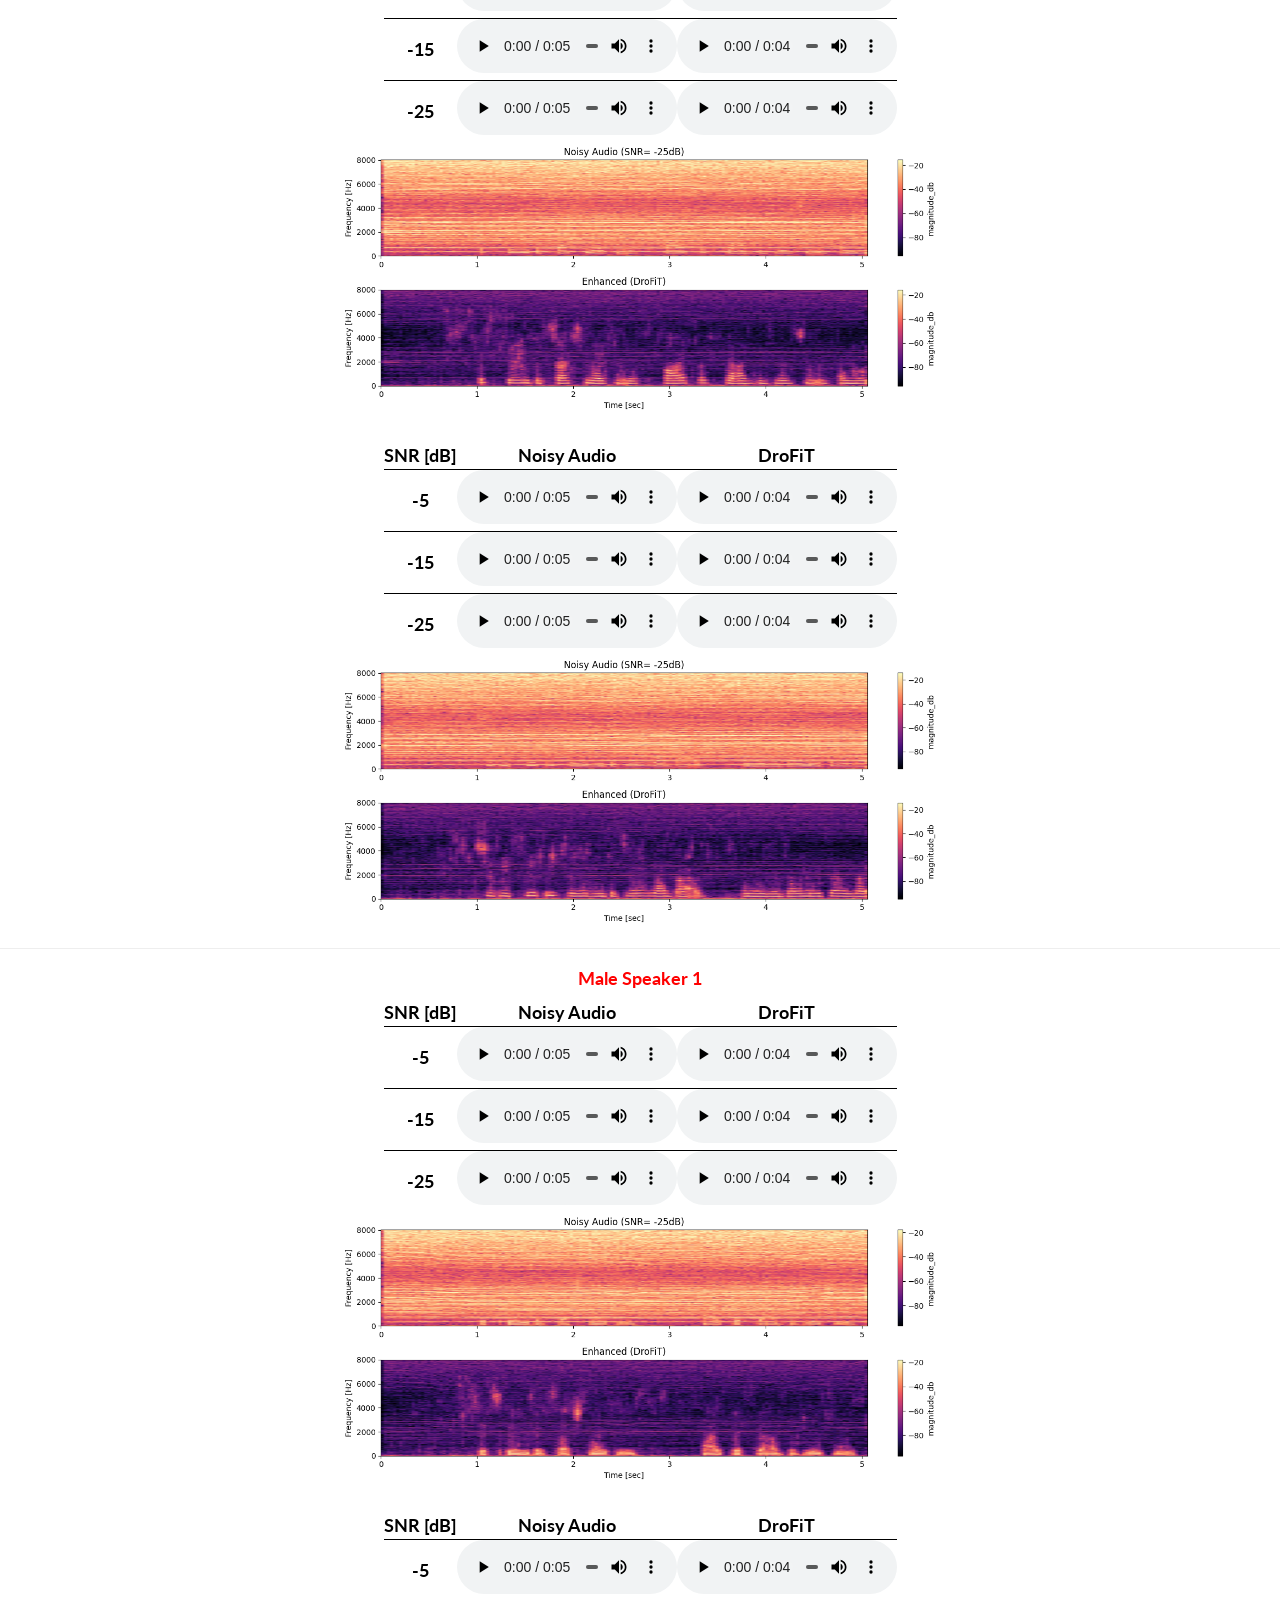
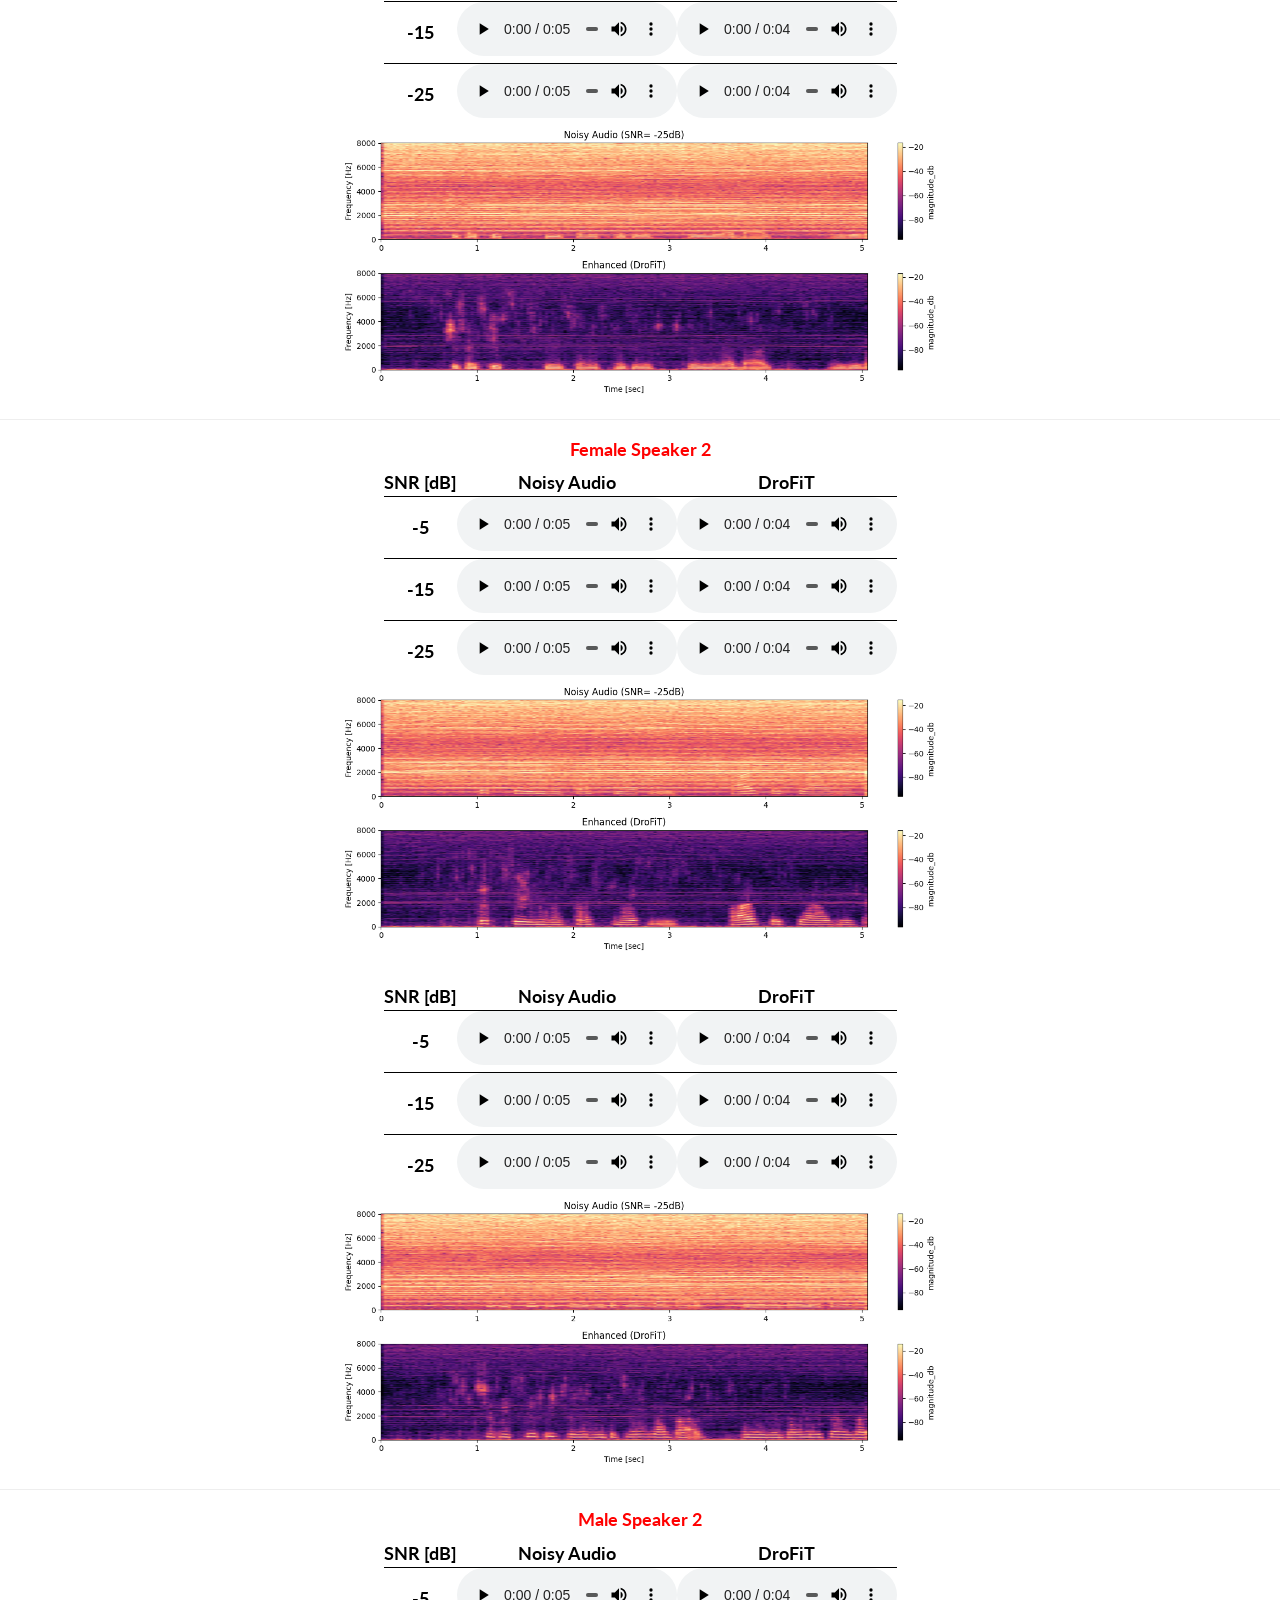
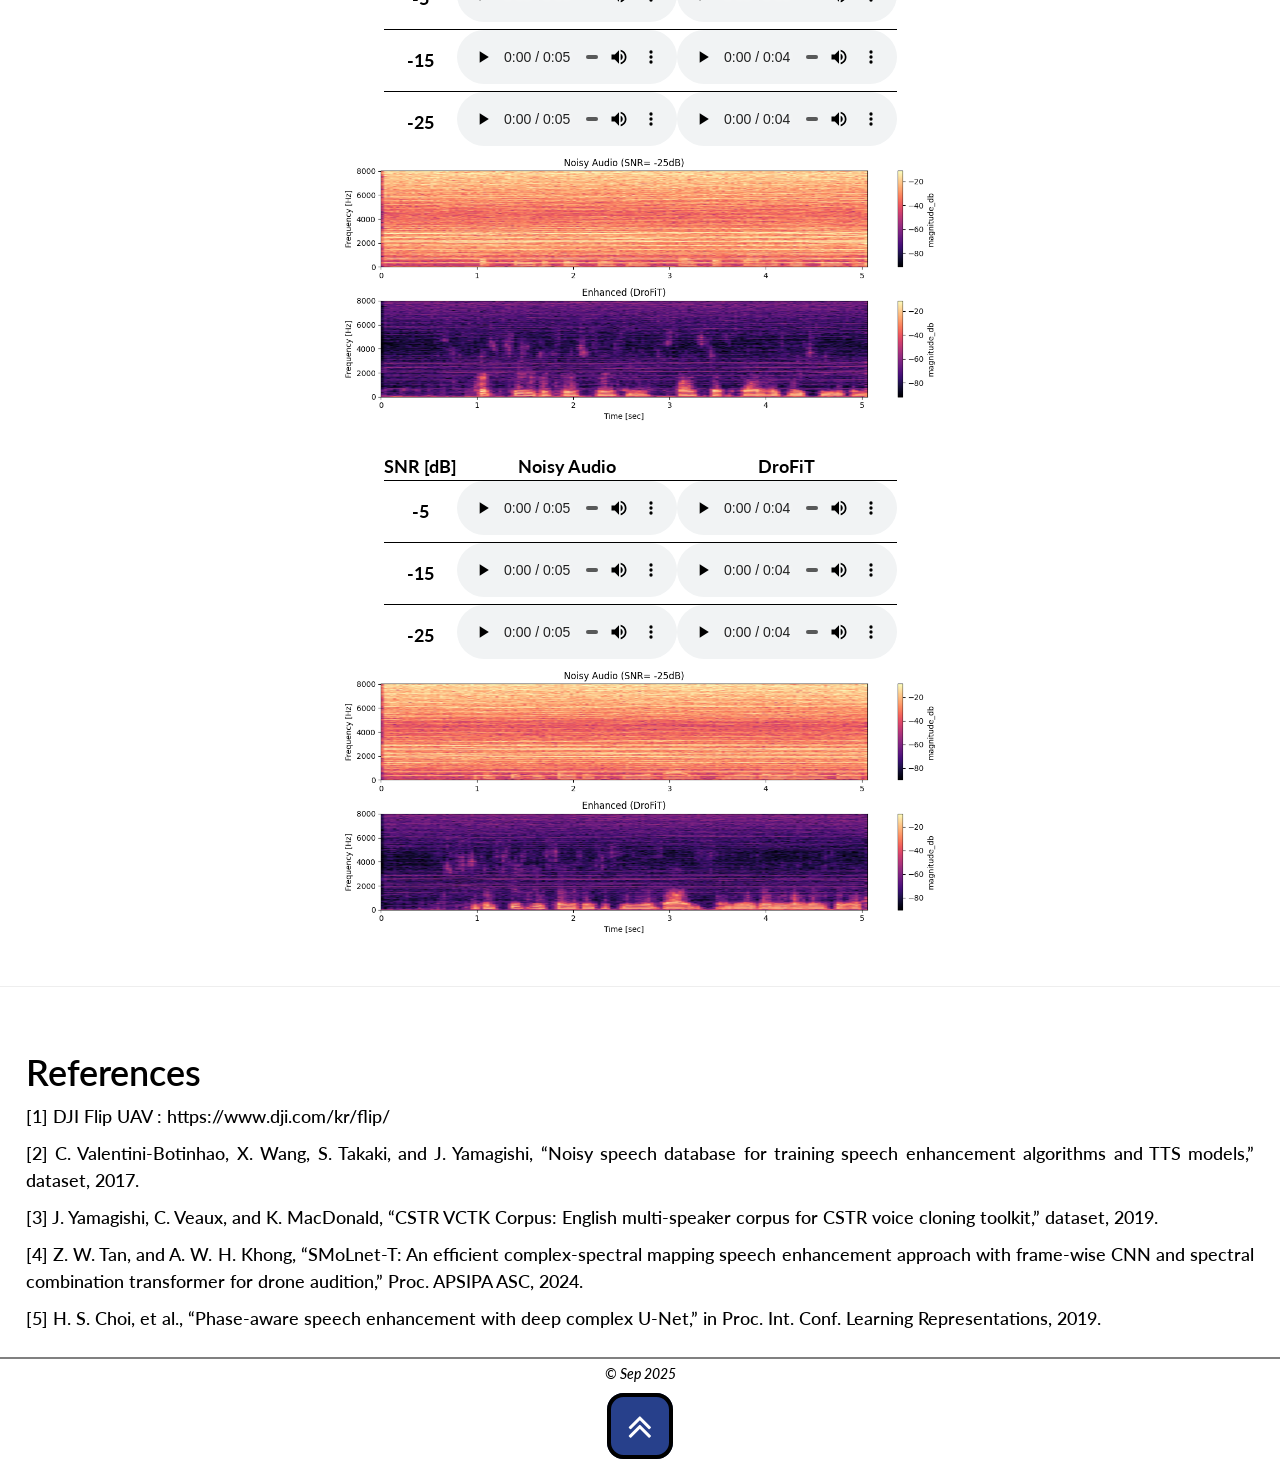
==== commit d69d3b63: "Update index.html Added additional details on model & dataset" ====
--- a/index.html
+++ b/index.html
@@ -435,6 +435,52 @@
 }
 </style></head>
 
+<style>
+  .paper-table {
+    width: 100%;
+    border-collapse: collapse;
+    text-align: center;
+    font-size: 16px;
+  }
+
+  .paper-table caption {
+    caption-side: top;
+    text-align: center;
+    font-weight: 600;
+    margin-bottom: 6px;
+  }
+
+  .paper-table thead th {
+    padding: 10px 8px;
+    border-top: 2px solid #000;
+    border-bottom: 2px solid #000;
+  }
+
+  .paper-table tbody td {
+    padding: 14px 10px;
+    vertical-align: middle;
+  }
+
+  .paper-table tbody tr {
+    border-bottom: 1px solid #999;
+  }
+
+  .paper-table tbody tr:last-child {
+    border-bottom: 2px solid #000;
+  }
+
+  .table-footnote {
+    font-size: 14px;
+    margin-top: 8px;
+    line-height: 1.4;
+  }
+
+	.paper-table .section-divider td {
+  border-top: 1.5px solid #000;
+}
+</style>
+
+	
 
     <body>
         <div id="top" style="position: relative; top: -100px;"></div>
@@ -490,14 +536,151 @@
             <div id="intro">
                 <h2><a class="subtitle">Overview</a></h2>
 
-                <p align="justify">
-                    &ensp; We show DroFiT's speech enhancement demo in 3 different UAV (Drone) noise SNR settings of {-25, -15, -5} dB. 
-					<br>
-					 For drone noise data, we drove DJI Flip UAV [1] in the air to generate various types of noise. 
-					<br>
-					For speech dataset, clean utterances of male/female from the VoiceBank-DEMAND [2] corpus derived from VoiceBank/VCTK [3].
-					<br>
-                </p>
+				  <p style="text-align: justify;">
+				    &ensp; We show DroFiT's speech enhancement demo in 3 different UAV (Drone) noise SNR settings of {-25, -15, -5} dB.
+				  </p>
+				
+				  <p style="text-align: justify;">
+				    For drone noise data, we drove DJI Flip UAV [1] in the air to generate various types of noise.
+				  </p>
+				
+				  <p style="text-align: justify;">
+				    For speech dataset, clean utterances of male/female from the VoiceBank-DEMAND [2] corpus derived from VoiceBank/VCTK [3].
+				  </p>
+				
+						<table class="paper-table">
+							<caption>Dataset configuration for training, validation, test, and demo sets.</caption>
+
+						  <thead>
+						    <tr>
+						      <th>Module</th>
+						      <th>Speaker</th>
+						      <th>Allocation</th>
+						      <th>SNR / Noise*</th>
+						    </tr>
+						  </thead>
+						  <tbody>
+						    <tr>
+						      <td>Train</td>
+						      <td>
+						        Total 28 Speakers<br>
+						        (VoiceBank-DEMAND)
+						      </td>
+						      <td>
+						        Total 7,200<br>
+						        (≈257 per speaker)
+						      </td>
+						      <td>-25, -10, -15, -20, -25 dB</td>
+						    </tr>
+						
+						    <tr>
+						      <td>Validation</td>
+						      <td>Same as Train</td>
+						      <td>
+						        Total 800<br>
+						        (≈29 per speaker)
+						      </td>
+						      <td>-25, -10, -15, -20, -25 dB</td>
+						    </tr>
+						
+						    <tr>
+						      <td>Test</td>
+						      <td>
+						        2 Unseen speakers: p232, p257 <br>
+						        (1 Male / 1 Female – VCTK)
+						      </td>
+						      <td>
+						        Total 800<br>
+						        (135 per SNR)
+						      </td>
+						      <td>-25, -10, -15, -20, -25, -30 dB</td>
+						    </tr>
+							<tr>
+						      <td>Demo in this website</td>
+						      <td>
+						        4 Unseen Speakers <br>
+						        (2 Male / 2 Female – VCTK)
+						      </td>
+						      <td>
+								  
+						      </td>
+						      <td>-25, -15, -5 dB</td>
+						    </tr>
+					
+						  </tbody>
+						</table>
+						
+						<p class="table-footnote">
+						  * Noise segments were randomly sampled from 9000s recordings to mitigate temporal
+						  correlation, and mixtures were generated using PyRoomAcoustics.
+						</p>
+				  <p style="text-align: justify;">
+				    For transformer and TCN block parameters and values used for test & demo, please see the table below.
+				  </p>
+				
+						<table class="paper-table">
+						  <caption>Model hyperparameter configuration.</caption>
+						
+						  <thead>
+						    <tr>
+						      <th>Module</th>
+						      <th>Hyperparameter</th>
+						      <th>Value</th>
+						      <th>Description</th>
+						    </tr>
+						  </thead>
+						
+						  <tbody>
+						    <!-- Transformer block -->
+						    <tr>
+						      <td rowspan="4">Transformer<br>(MHA)</td>
+						      <td>Model Dim</td>
+						      <td>32</td>
+						      <td></td>
+						    </tr>
+						    <tr>
+						      <td># of Heads</td>
+						      <td>16</td>
+						      <td></td>
+						    </tr>
+						    <tr>
+						      <td># of Layers</td>
+						      <td>4</td>
+						      <td></td>
+						    </tr>
+						    <tr>
+						      <td>FFN Dim</td>
+						      <td>128</td>
+						      <td></td>
+						    </tr>
+						
+						    <!-- Separator between modules -->
+						    <tr class="section-divider">
+						      <td rowspan="4">TCN Block</td>
+						      <td>Kernel size</td>
+						      <td>3</td>
+						      <td></td>
+						    </tr>
+						    <tr>
+						      <td># of Layers</td>
+						      <td>3</td>
+						      <td></td>
+						    </tr>
+						    <tr>
+						      <td>Look-ahead</td>
+						      <td>200 ms</td>
+						      <td></td>
+						    </tr>
+						    <tr>
+						      <td>Receptive field</td>
+						      <td>15</td>
+						      <td></td>
+						    </tr>
+						  </tbody>
+						</table>
+
+
+				
 			</div>
 
 		<hr>
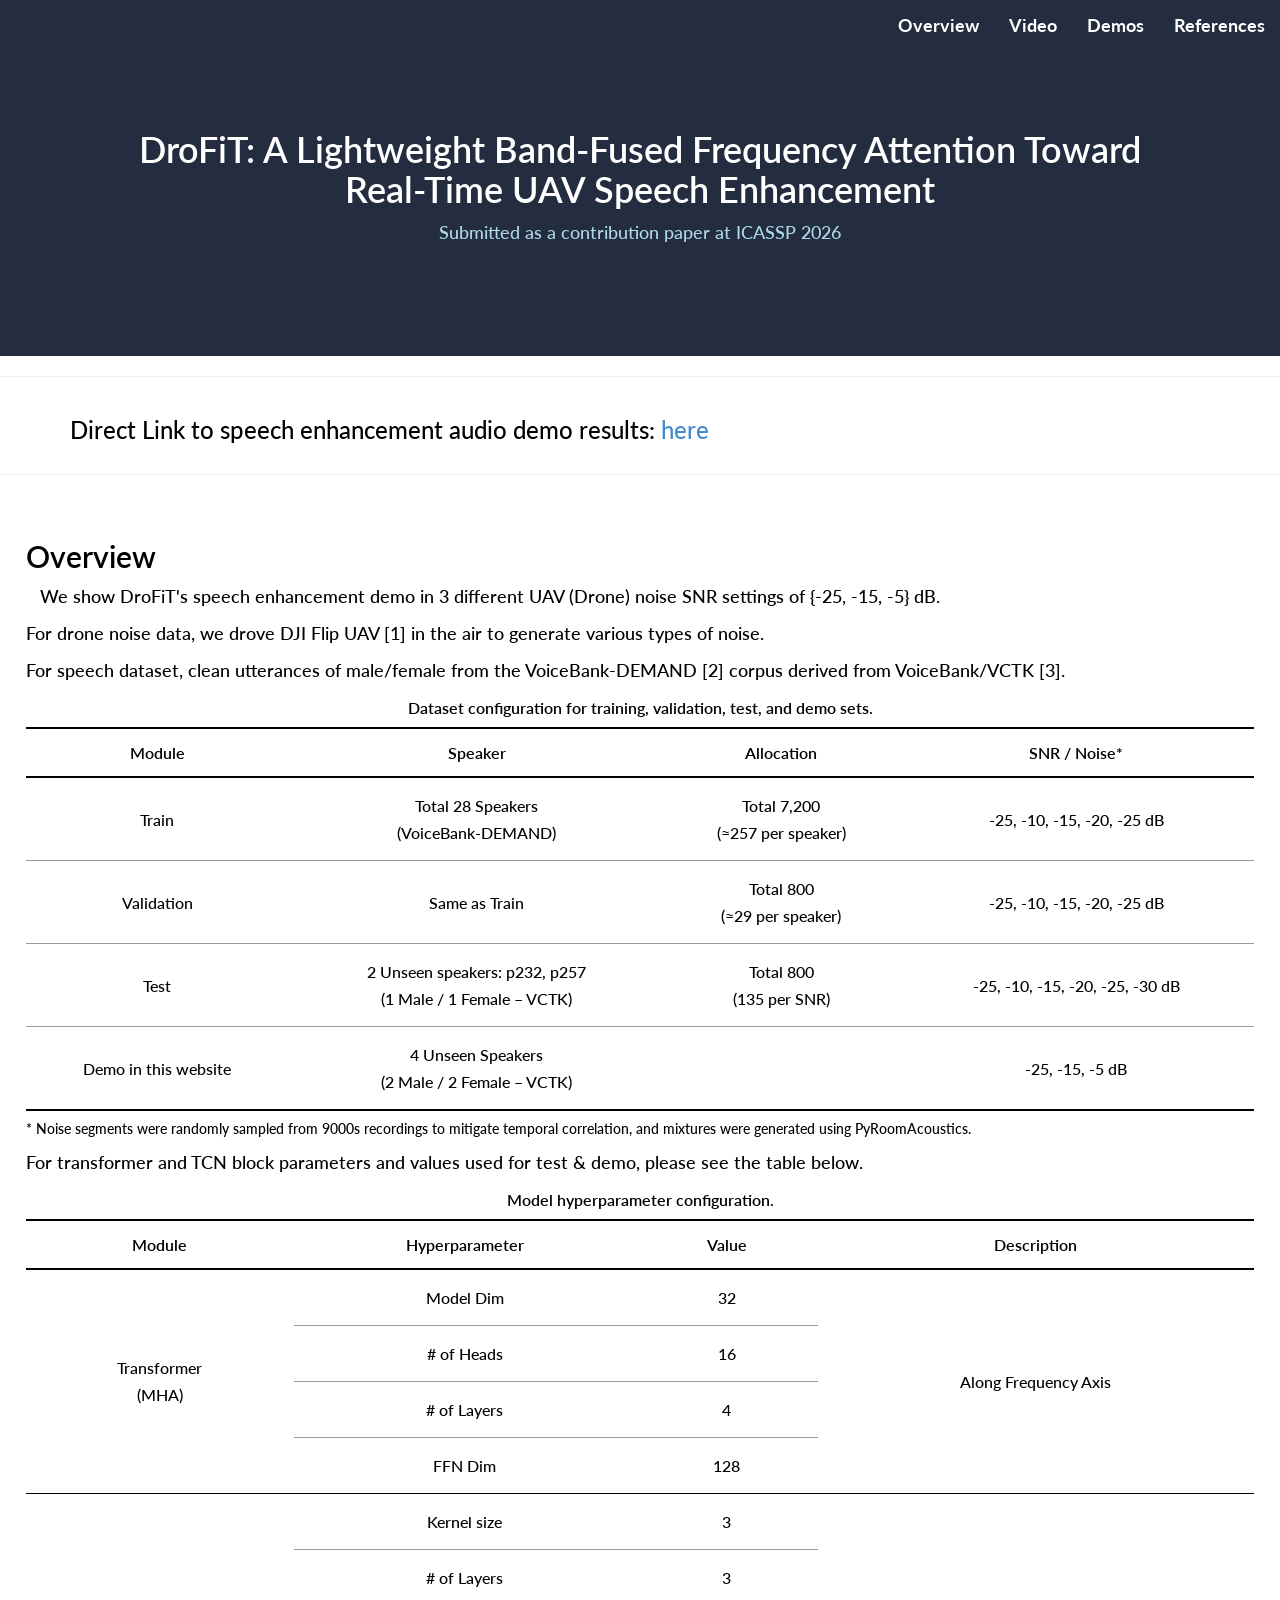
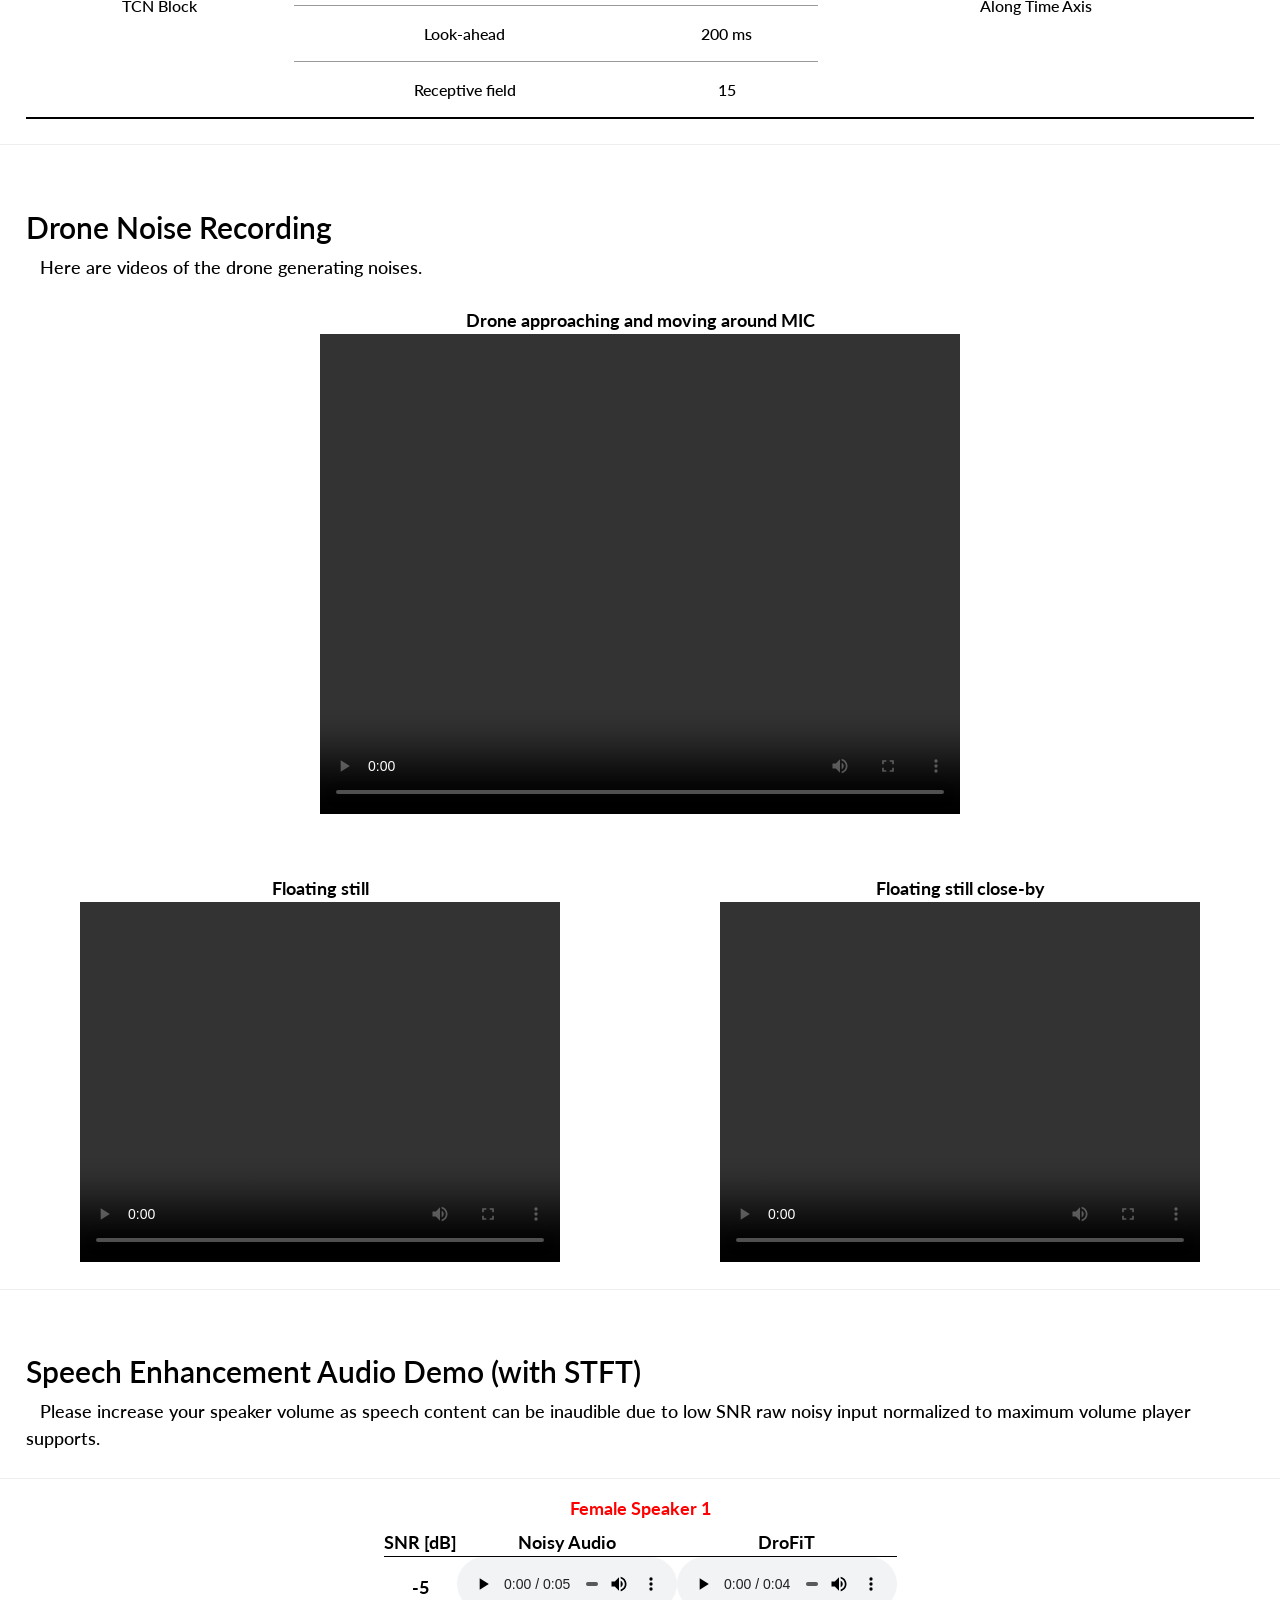
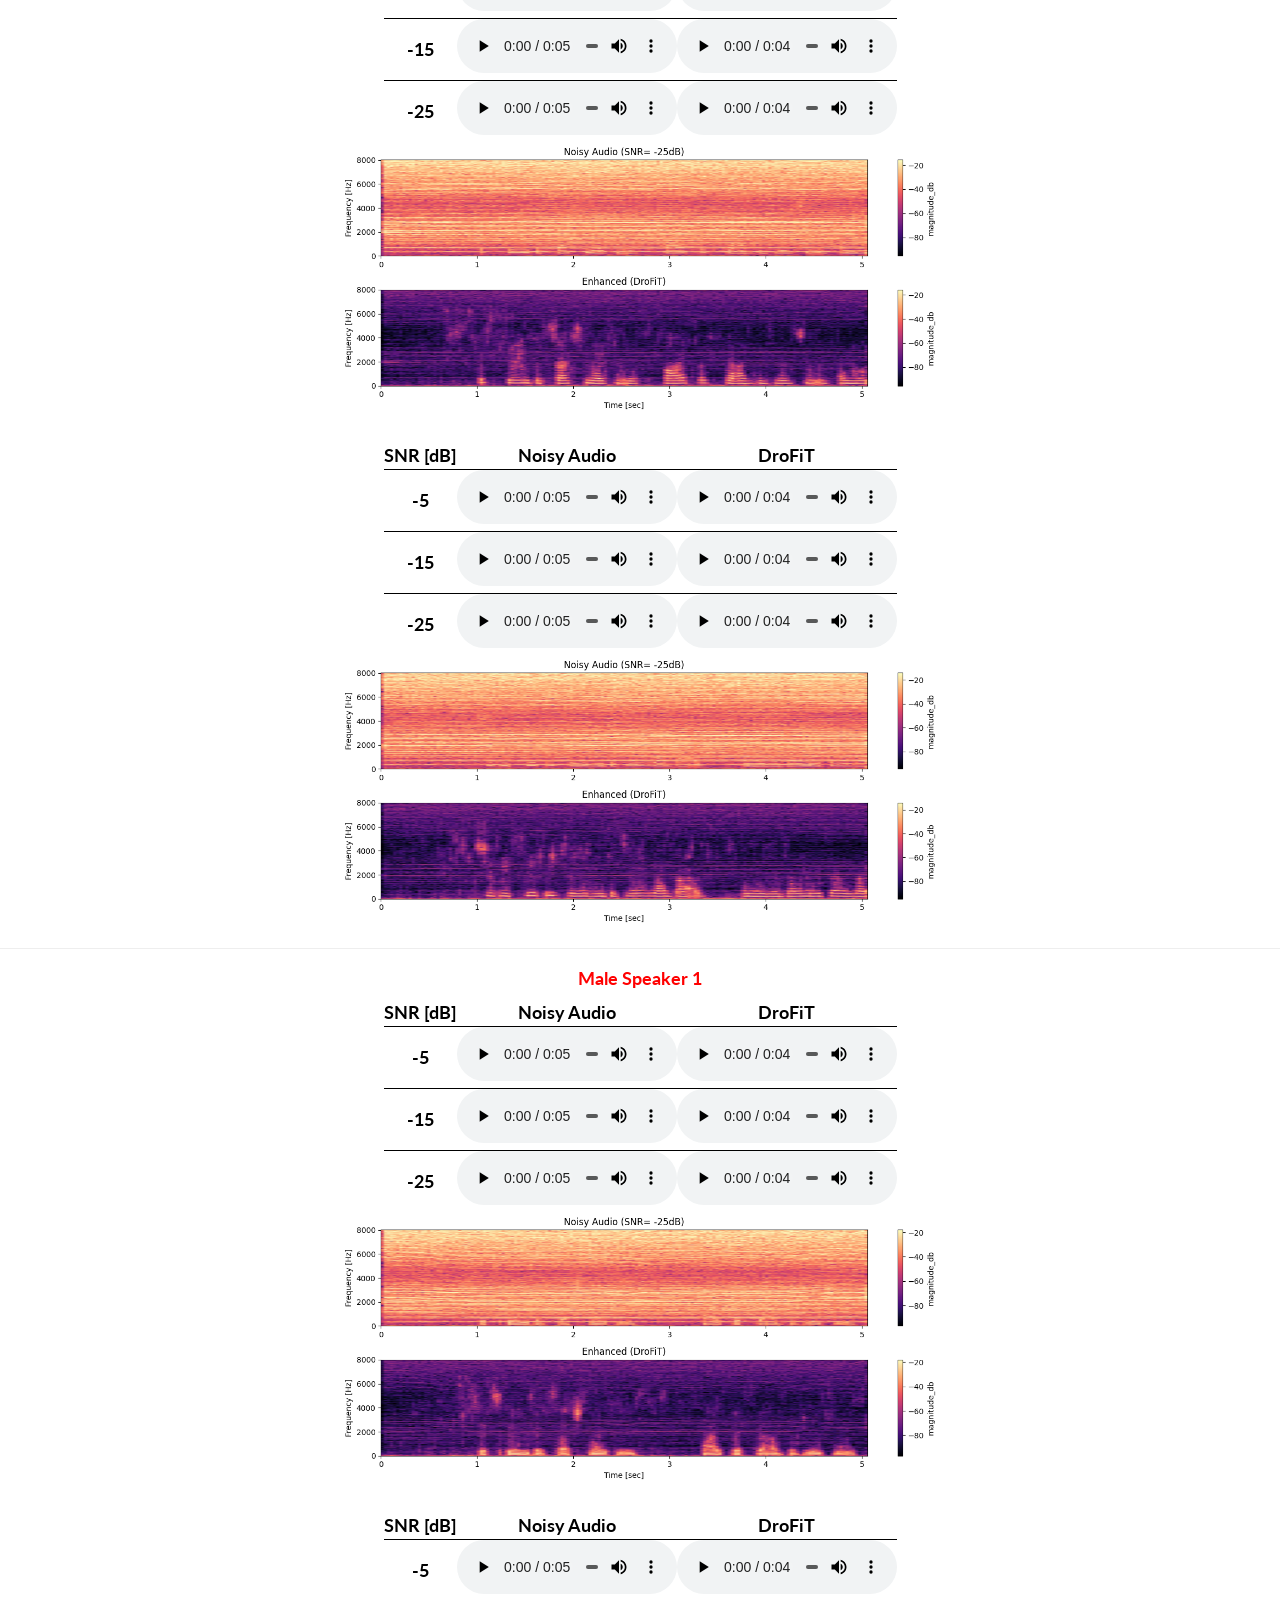
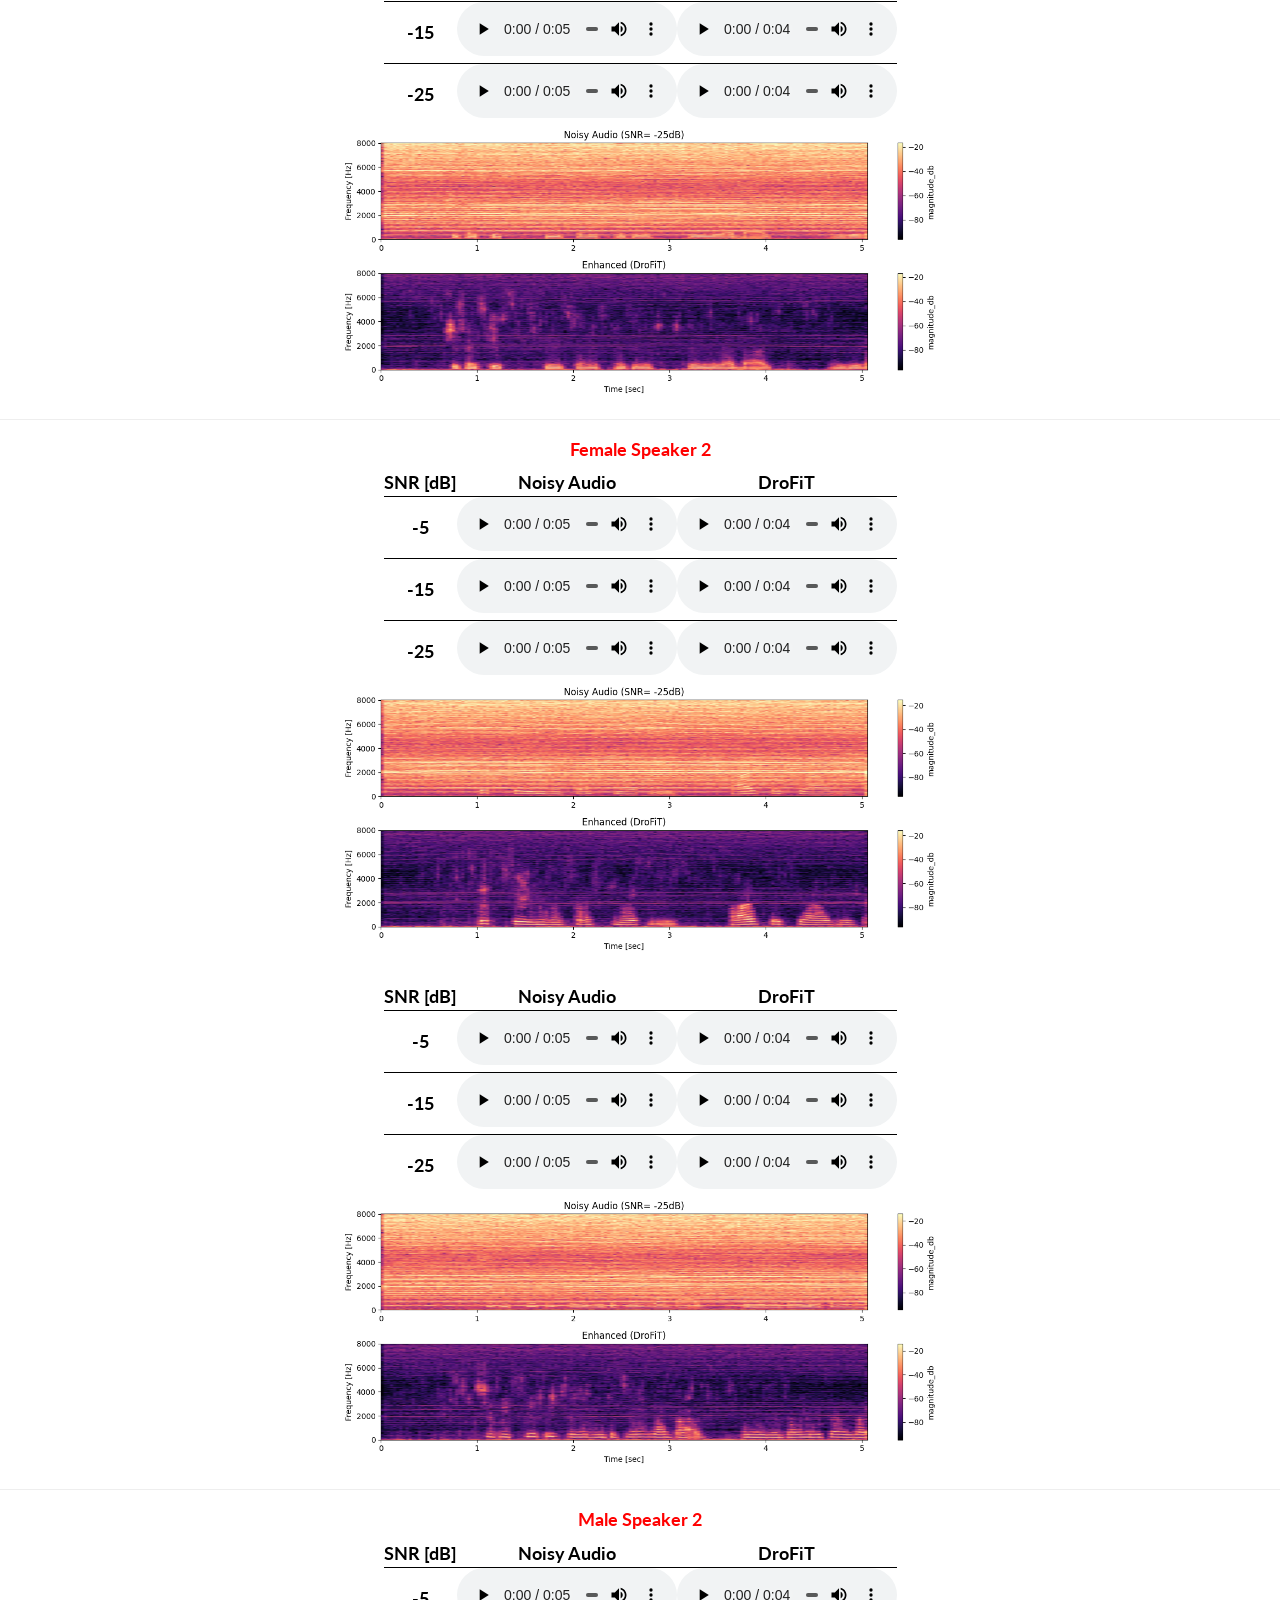
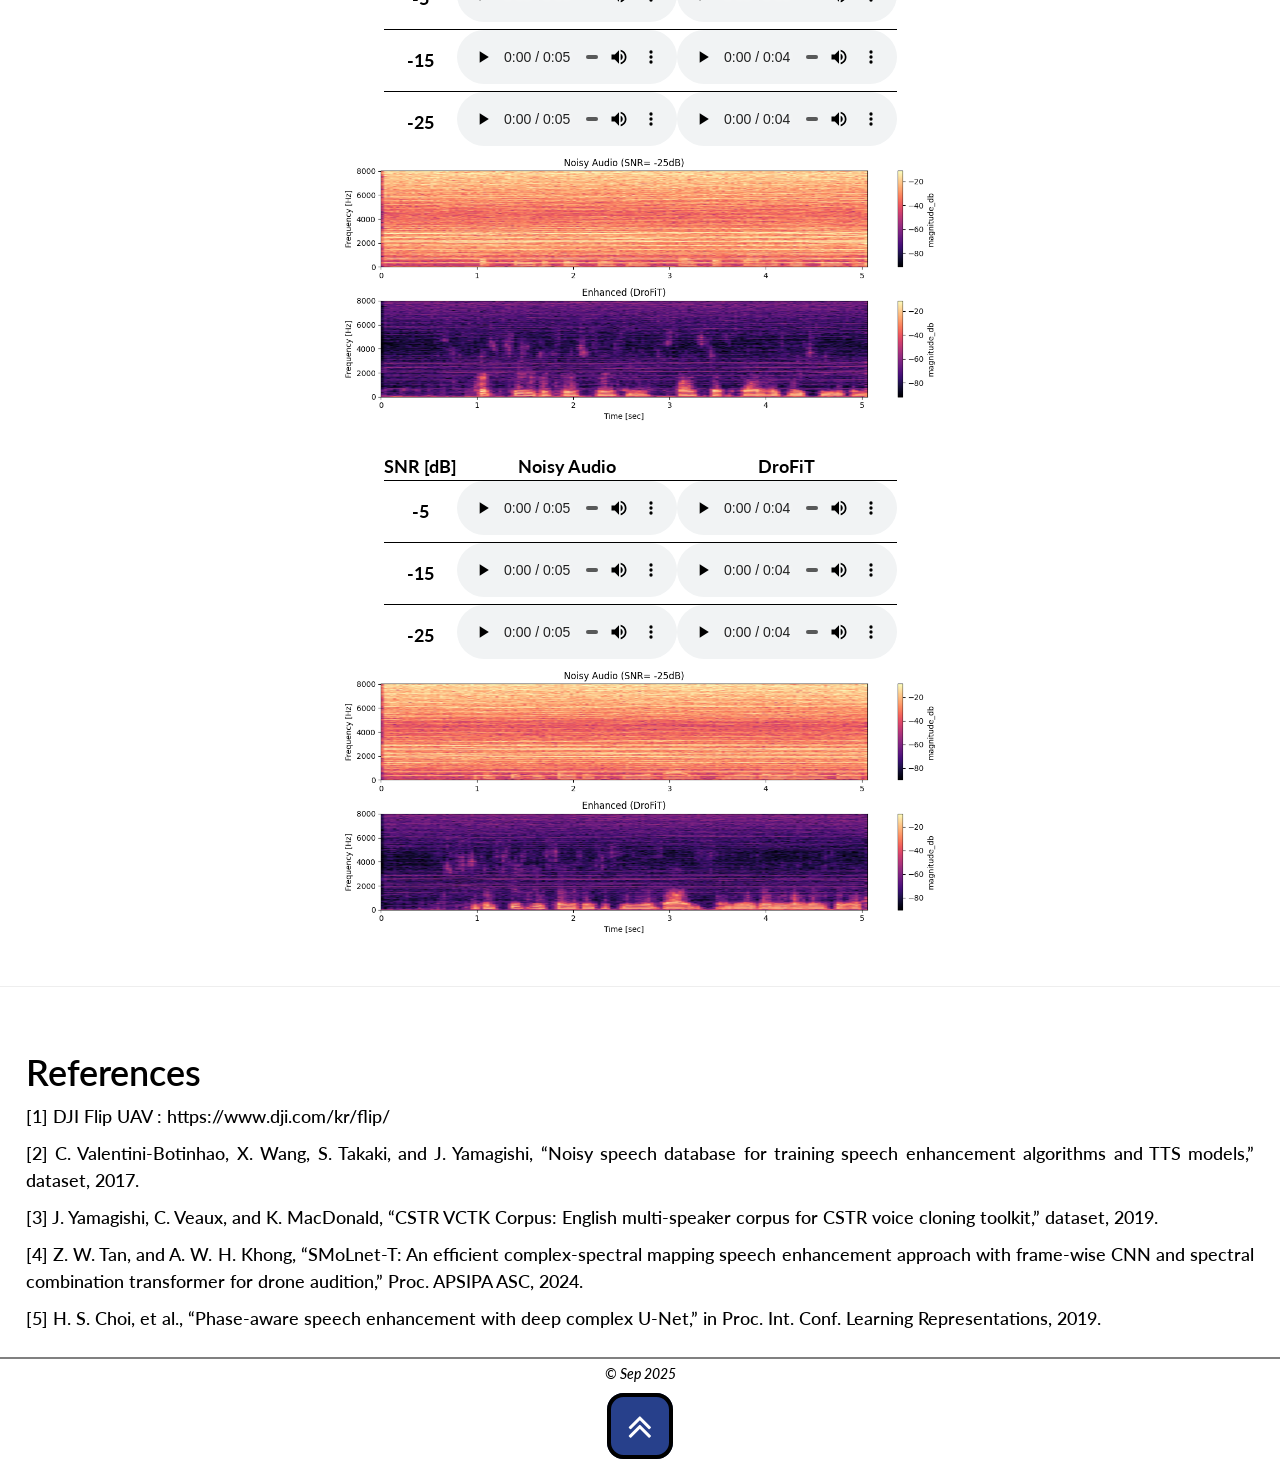
==== commit 9eeaa67d: "Update index.html" ====
--- a/index.html
+++ b/index.html
@@ -478,6 +478,20 @@
 	.paper-table .section-divider td {
   border-top: 1.5px solid #000;
 }
+
+.paper-table thead th {
+  text-align: center;
+  padding: 10px 8px;
+  border-top: 2px solid #000;
+  border-bottom: 2px solid #000;
+  font-weight: 600;
+}
+
+.paper-table td[rowspan] {
+  vertical-align: middle;
+}
+
+	
 </style>
 
 	
@@ -618,69 +632,61 @@
 				    For transformer and TCN block parameters and values used for test & demo, please see the table below.
 				  </p>
 				
-						<table class="paper-table">
-						  <caption>Model hyperparameter configuration.</caption>
-						
-						  <thead>
-						    <tr>
-						      <th>Module</th>
-						      <th>Hyperparameter</th>
-						      <th>Value</th>
-						      <th>Description</th>
-						    </tr>
-						  </thead>
-						
-						  <tbody>
-						    <!-- Transformer block -->
-						    <tr>
-						      <td rowspan="4">Transformer<br>(MHA)</td>
-						      <td>Model Dim</td>
-						      <td>32</td>
-						      <td></td>
-						    </tr>
-						    <tr>
-						      <td># of Heads</td>
-						      <td>16</td>
-						      <td></td>
-						    </tr>
-						    <tr>
-						      <td># of Layers</td>
-						      <td>4</td>
-						      <td></td>
-						    </tr>
-						    <tr>
-						      <td>FFN Dim</td>
-						      <td>128</td>
-						      <td></td>
-						    </tr>
-						
-						    <!-- Separator between modules -->
-						    <tr class="section-divider">
-						      <td rowspan="4">TCN Block</td>
-						      <td>Kernel size</td>
-						      <td>3</td>
-						      <td></td>
-						    </tr>
-						    <tr>
-						      <td># of Layers</td>
-						      <td>3</td>
-						      <td></td>
-						    </tr>
-						    <tr>
-						      <td>Look-ahead</td>
-						      <td>200 ms</td>
-						      <td></td>
-						    </tr>
-						    <tr>
-						      <td>Receptive field</td>
-						      <td>15</td>
-						      <td></td>
-						    </tr>
-						  </tbody>
-						</table>
-
-
-				
+					<table class="paper-table">
+					  <caption>Model hyperparameter configuration.</caption>
+					
+					  <thead>
+					    <tr>
+					      <th>Module</th>
+					      <th>Hyperparameter</th>
+					      <th>Value</th>
+					      <th>Description</th>
+					    </tr>
+					  </thead>
+					
+					  <tbody>
+					    <!-- Transformer block -->
+					    <tr>
+					      <td rowspan="4">Transformer<br>(MHA)</td>
+					      <td>Model Dim</td>
+					      <td>32</td>
+					      <td rowspan="4">Along Frequency Axis</td>
+					    </tr>
+					    <tr>
+					      <td># of Heads</td>
+					      <td>16</td>
+					    </tr>
+					    <tr>
+					      <td># of Layers</td>
+					      <td>4</td>
+					    </tr>
+					    <tr>
+					      <td>FFN Dim</td>
+					      <td>128</td>
+					    </tr>
+					
+					    <!-- Separator between modules -->
+					    <tr class="section-divider">
+					      <td rowspan="4">TCN Block</td>
+					      <td>Kernel size</td>
+					      <td>3</td>
+					      <td rowspan="4">Along Time Axis</td>
+					    </tr>
+					    <tr>
+					      <td># of Layers</td>
+					      <td>3</td>
+					    </tr>
+					    <tr>
+					      <td>Look-ahead</td>
+					      <td>200 ms</td>
+					    </tr>
+					    <tr>
+					      <td>Receptive field</td>
+					      <td>15</td>
+					    </tr>
+					  </tbody>
+					</table>
+
 			</div>
 
 		<hr>
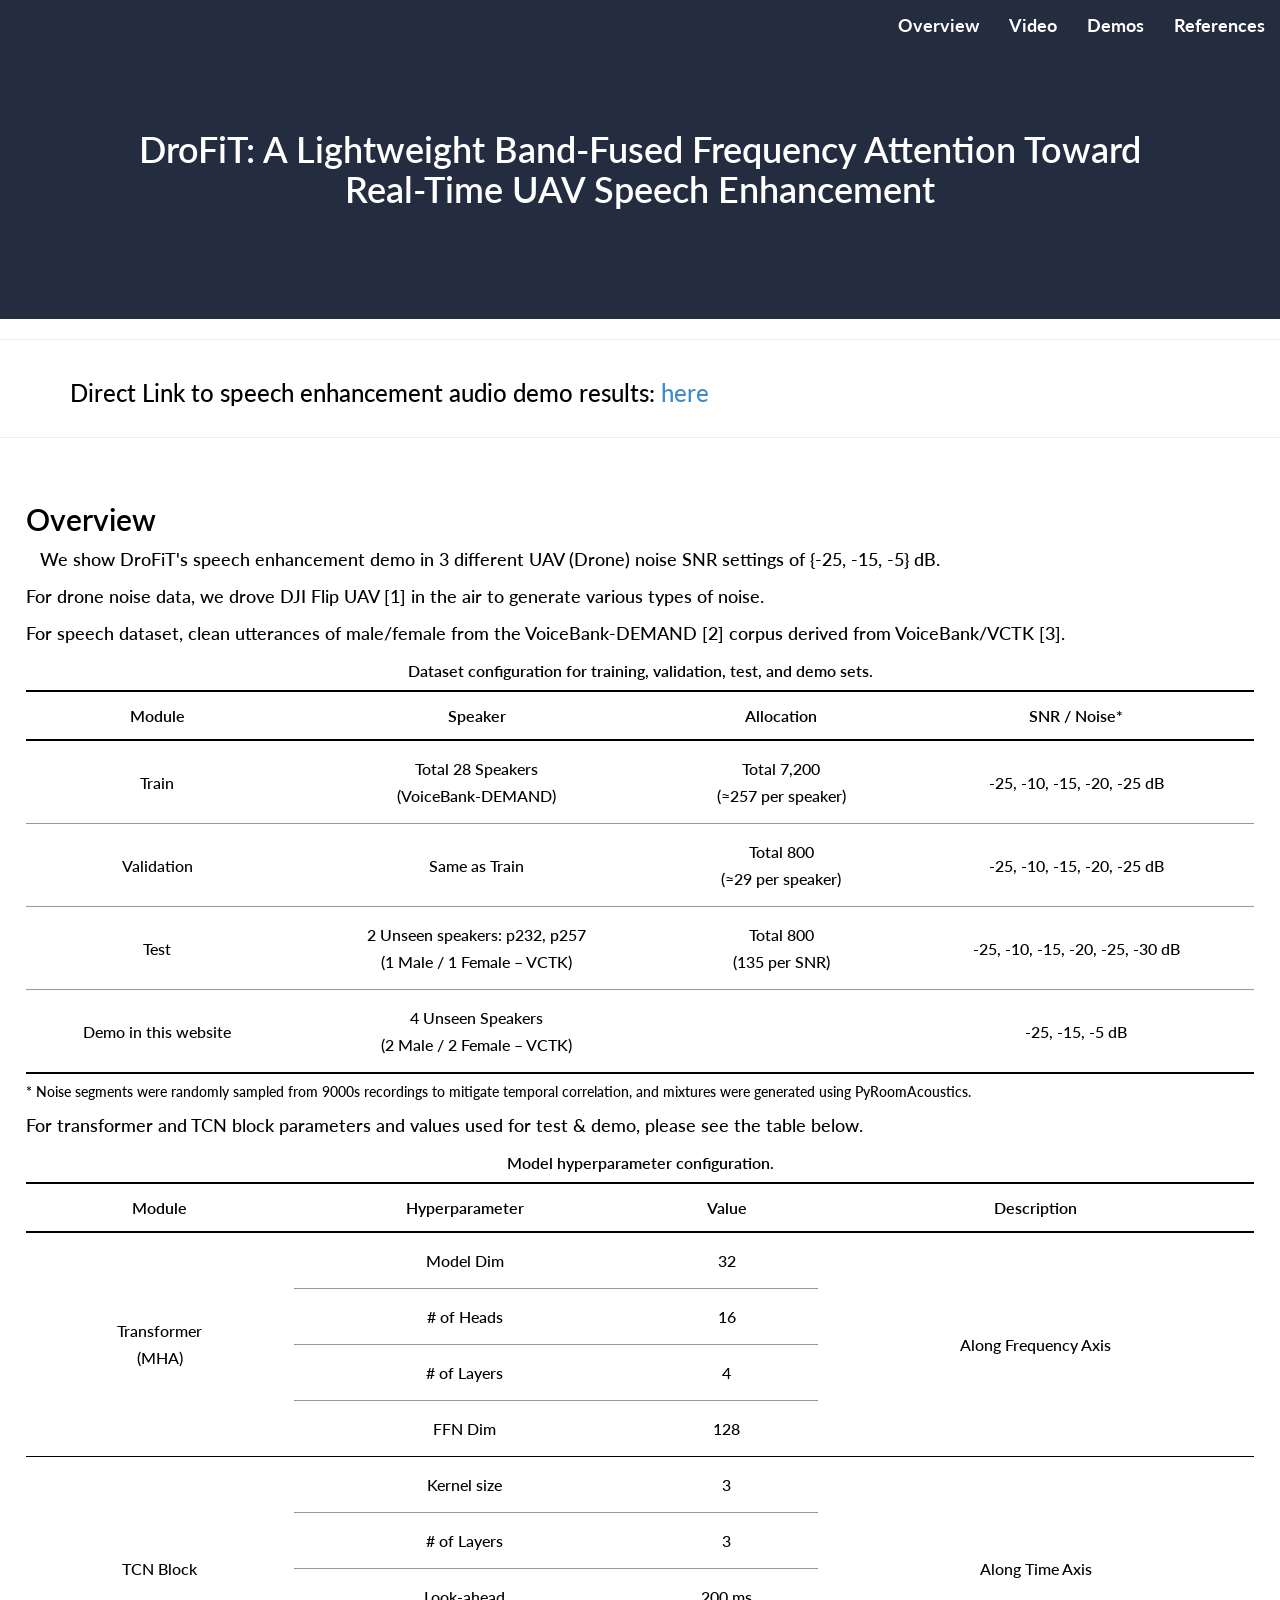
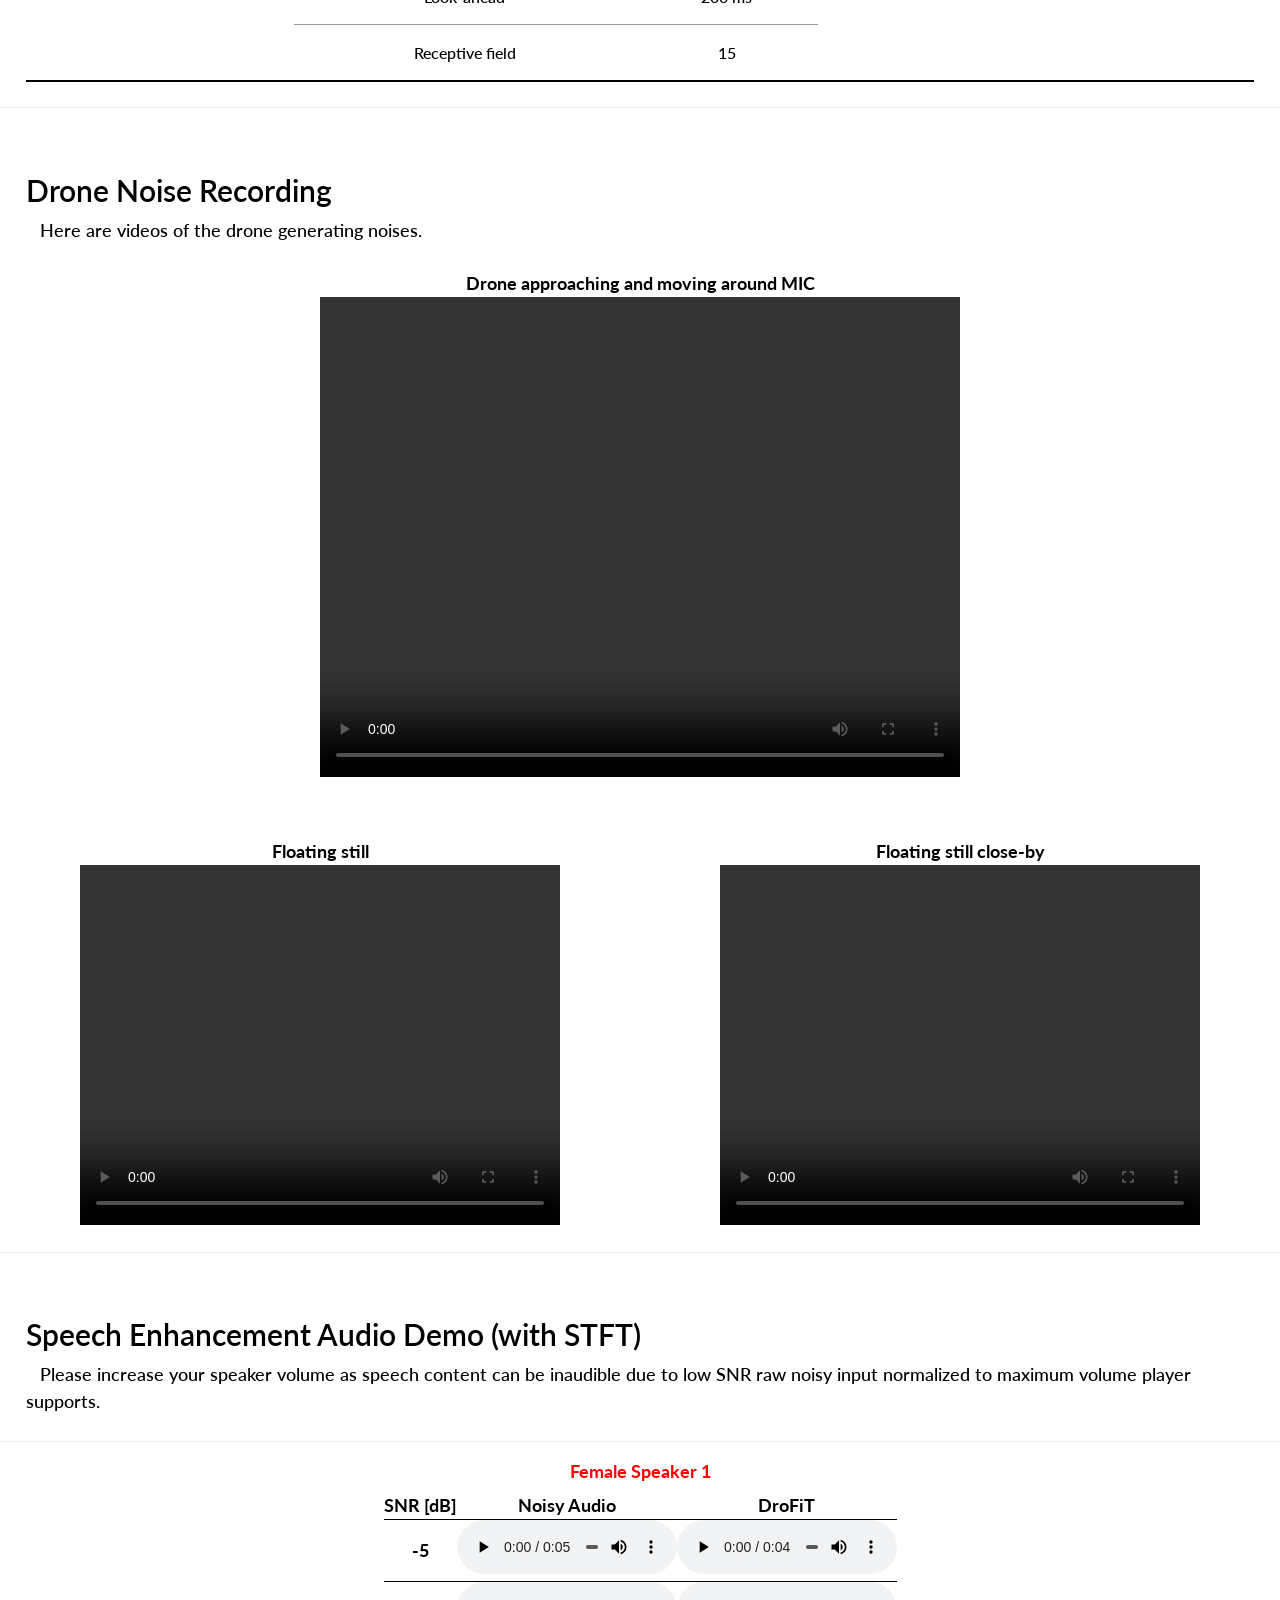
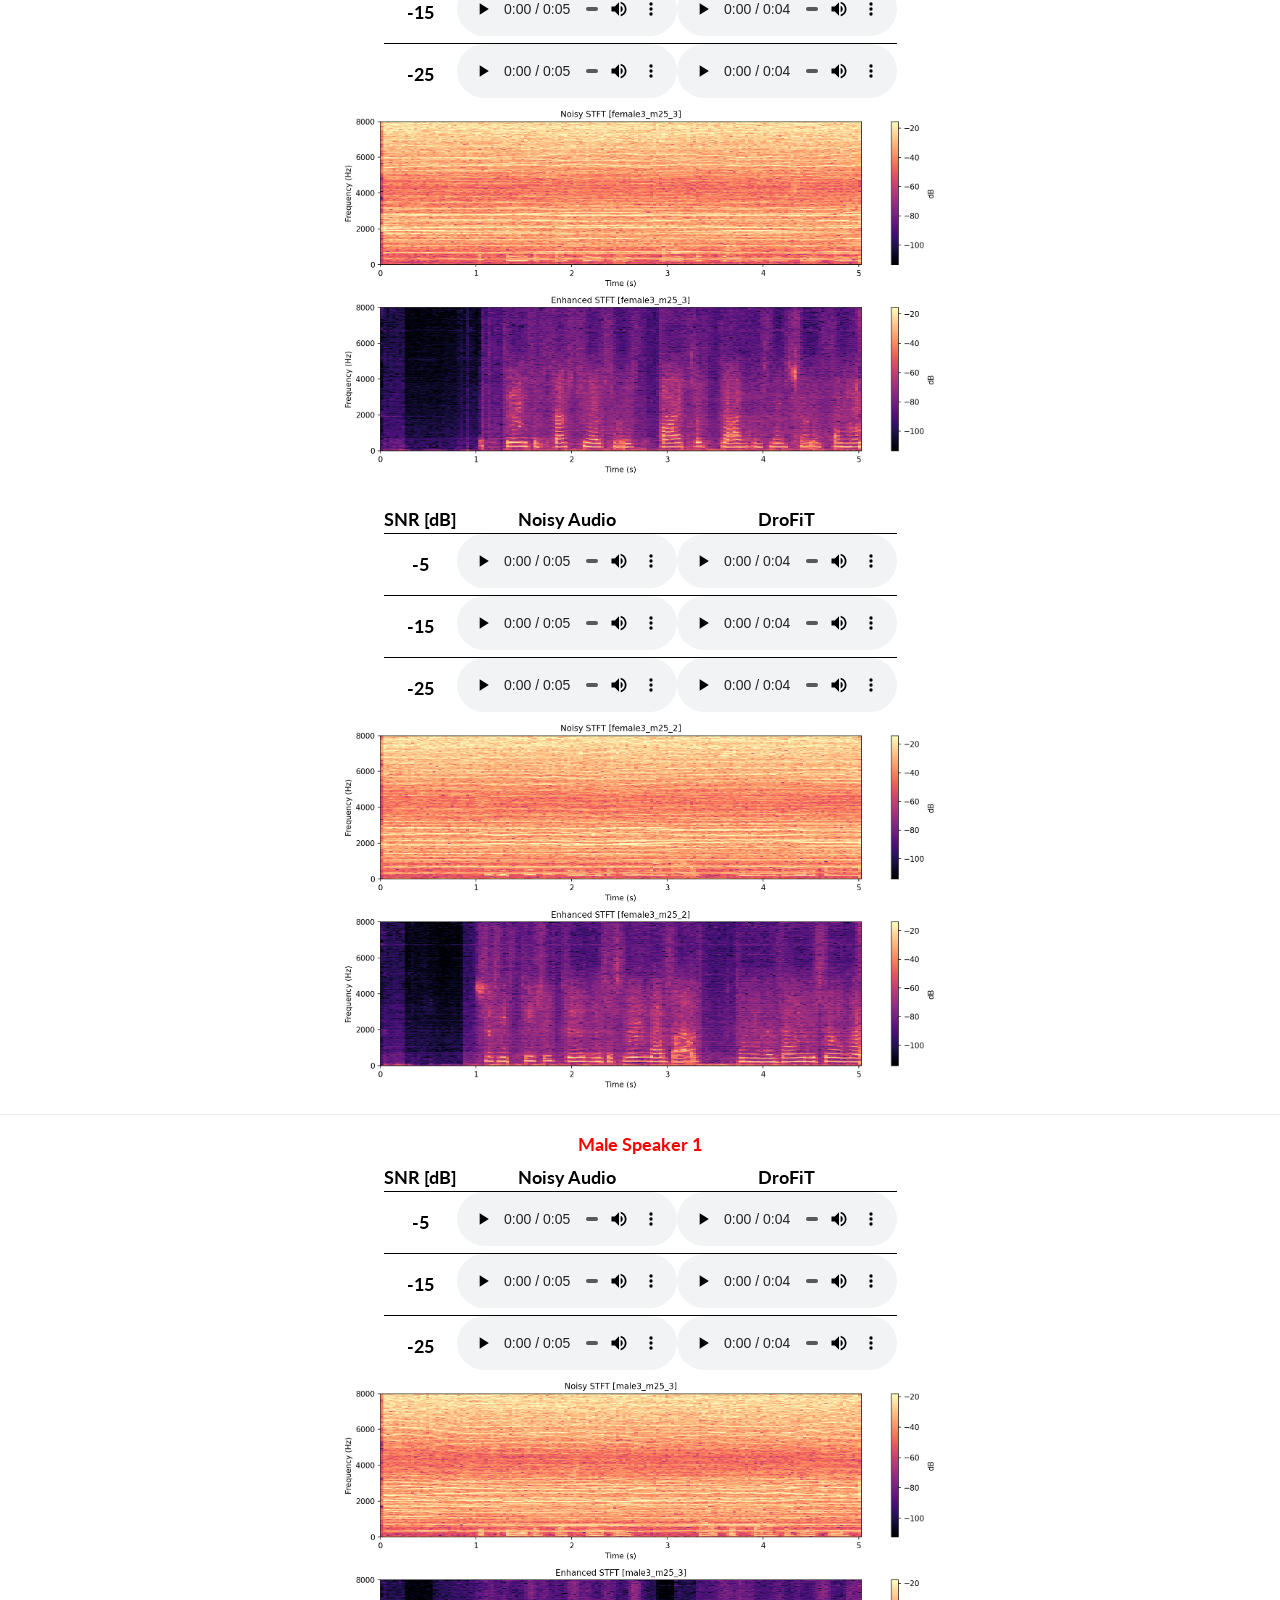
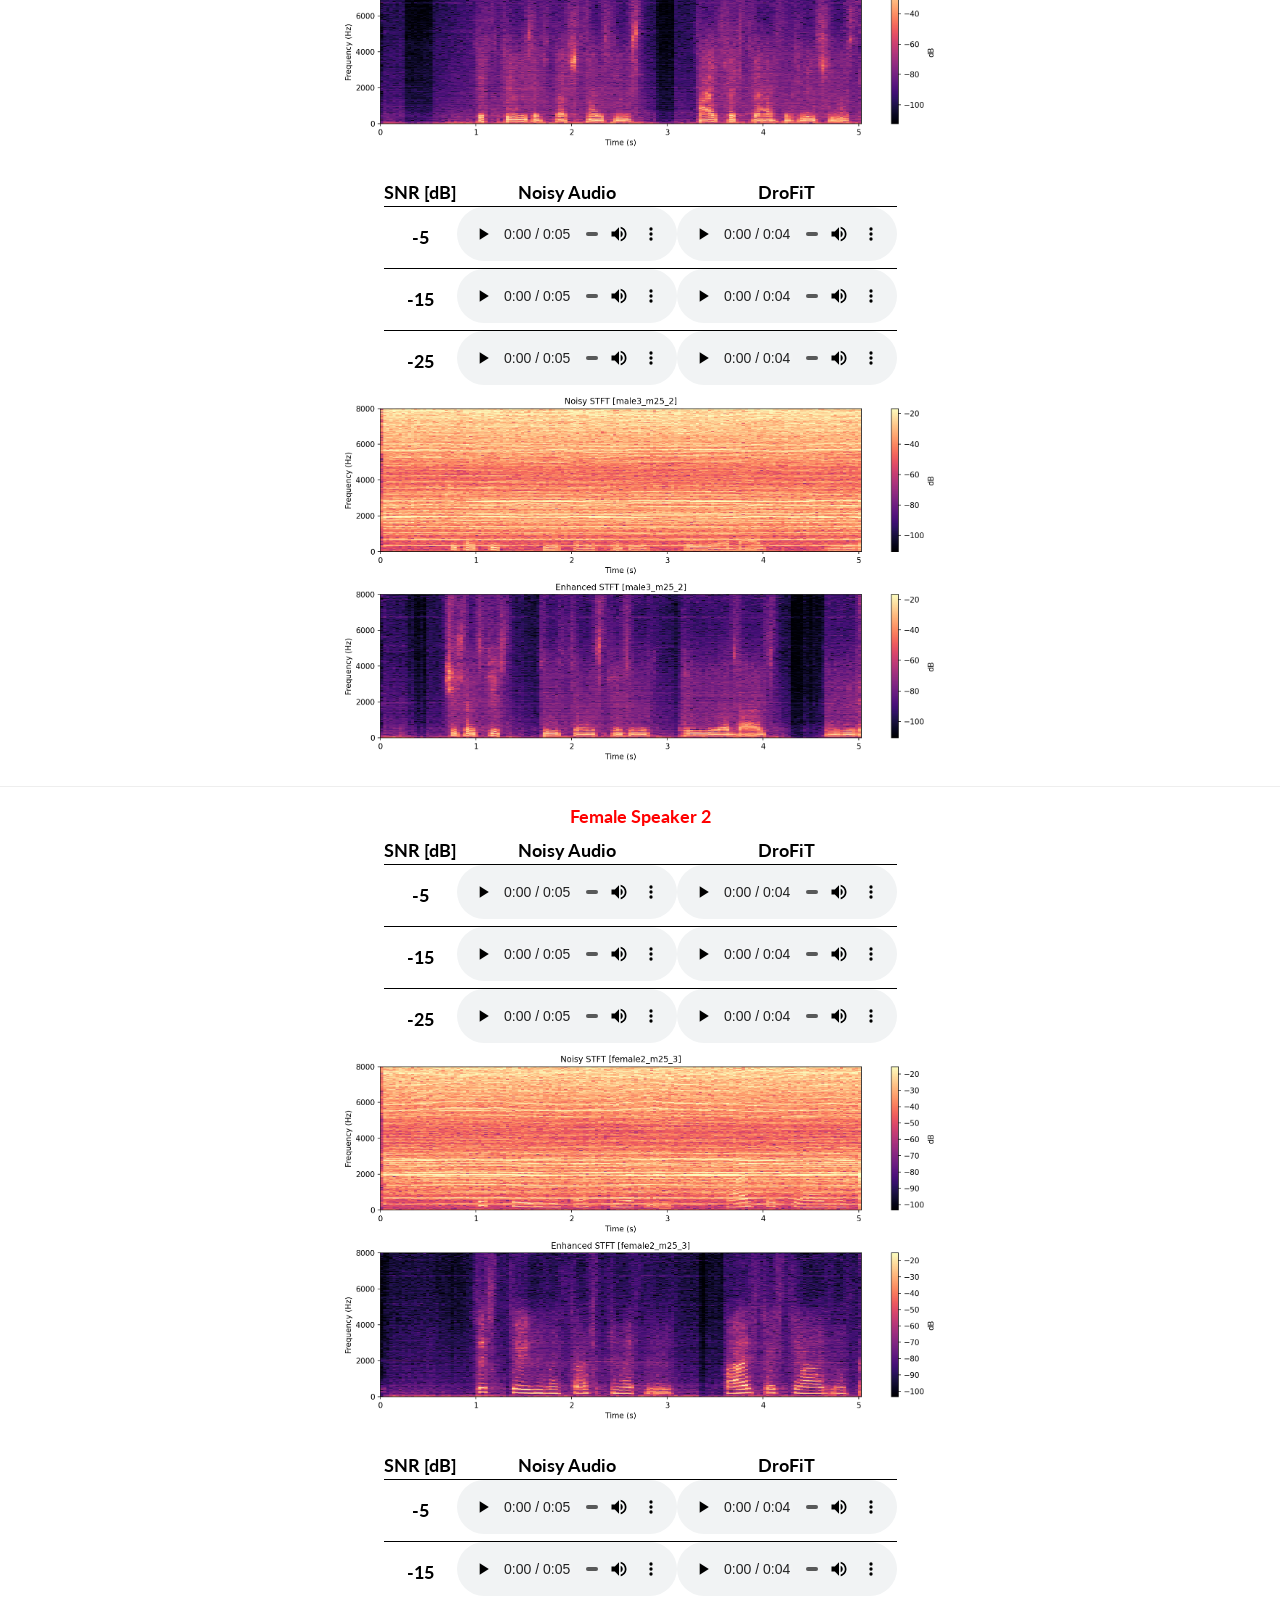
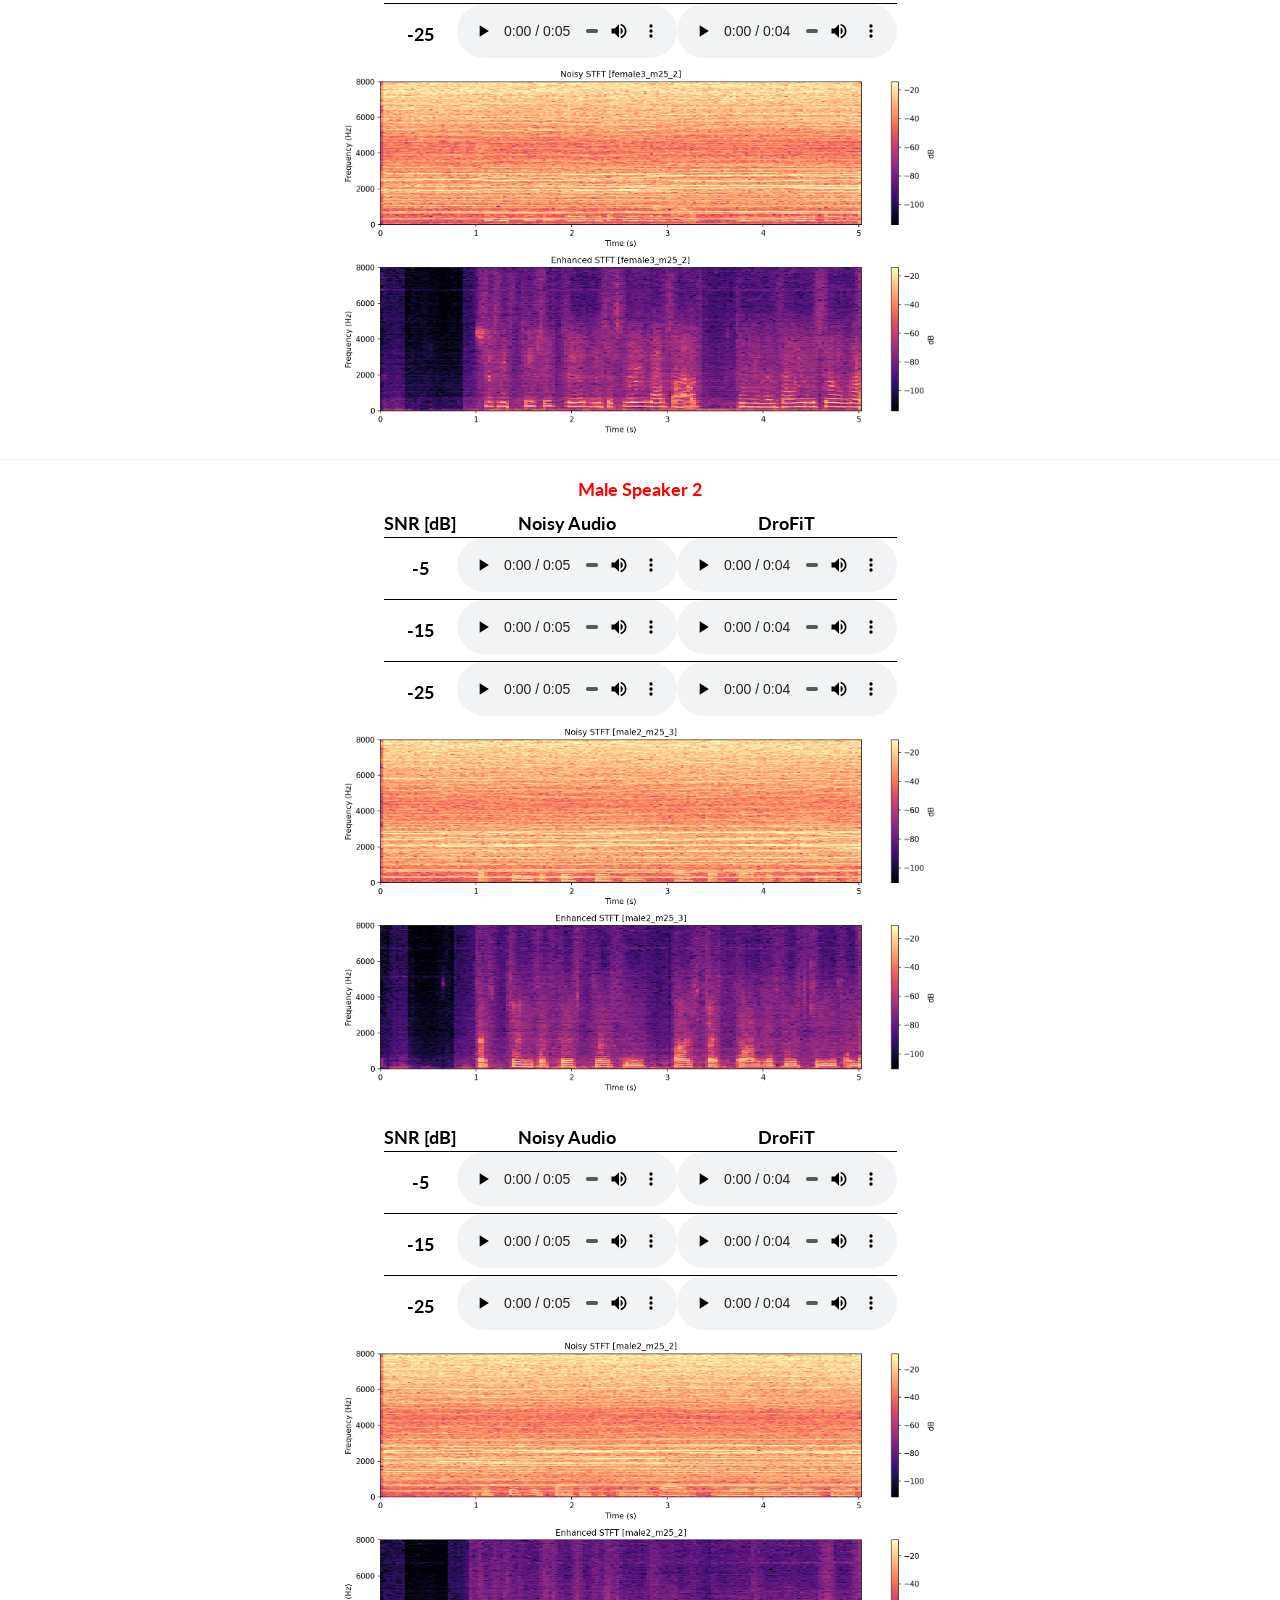
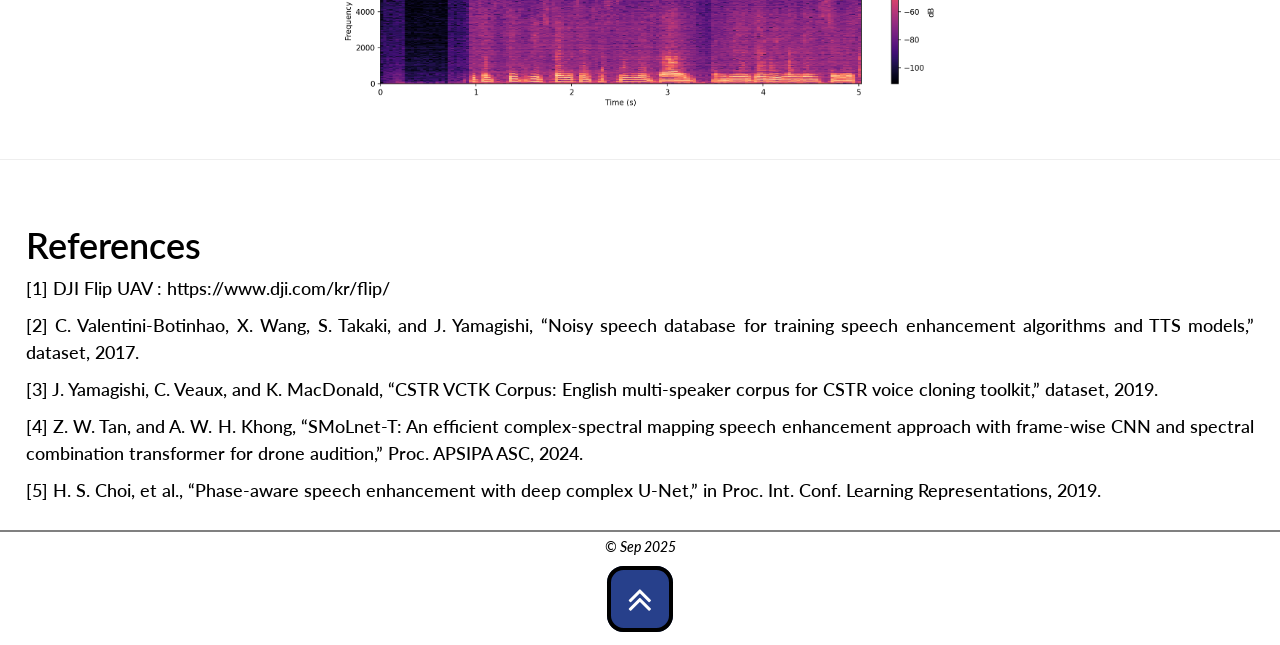
==== commit 276b6051: "Fix formatting of paper submission information" ====
--- a/index.html
+++ b/index.html
@@ -525,7 +525,7 @@
 		<div id="paper_info">
 			<div id="paper_title">
     	        <h1>DroFiT: A Lightweight Band-Fused Frequency Attention Toward Real-Time UAV Speech Enhancement</h1>
-                <p style="color:lightblue;font-size:18px;">Submitted as a contribution paper at ICASSP 2026 
+                <p style="color:lightblue;font-size:18px;">
                     </p>
 
 			</div>
